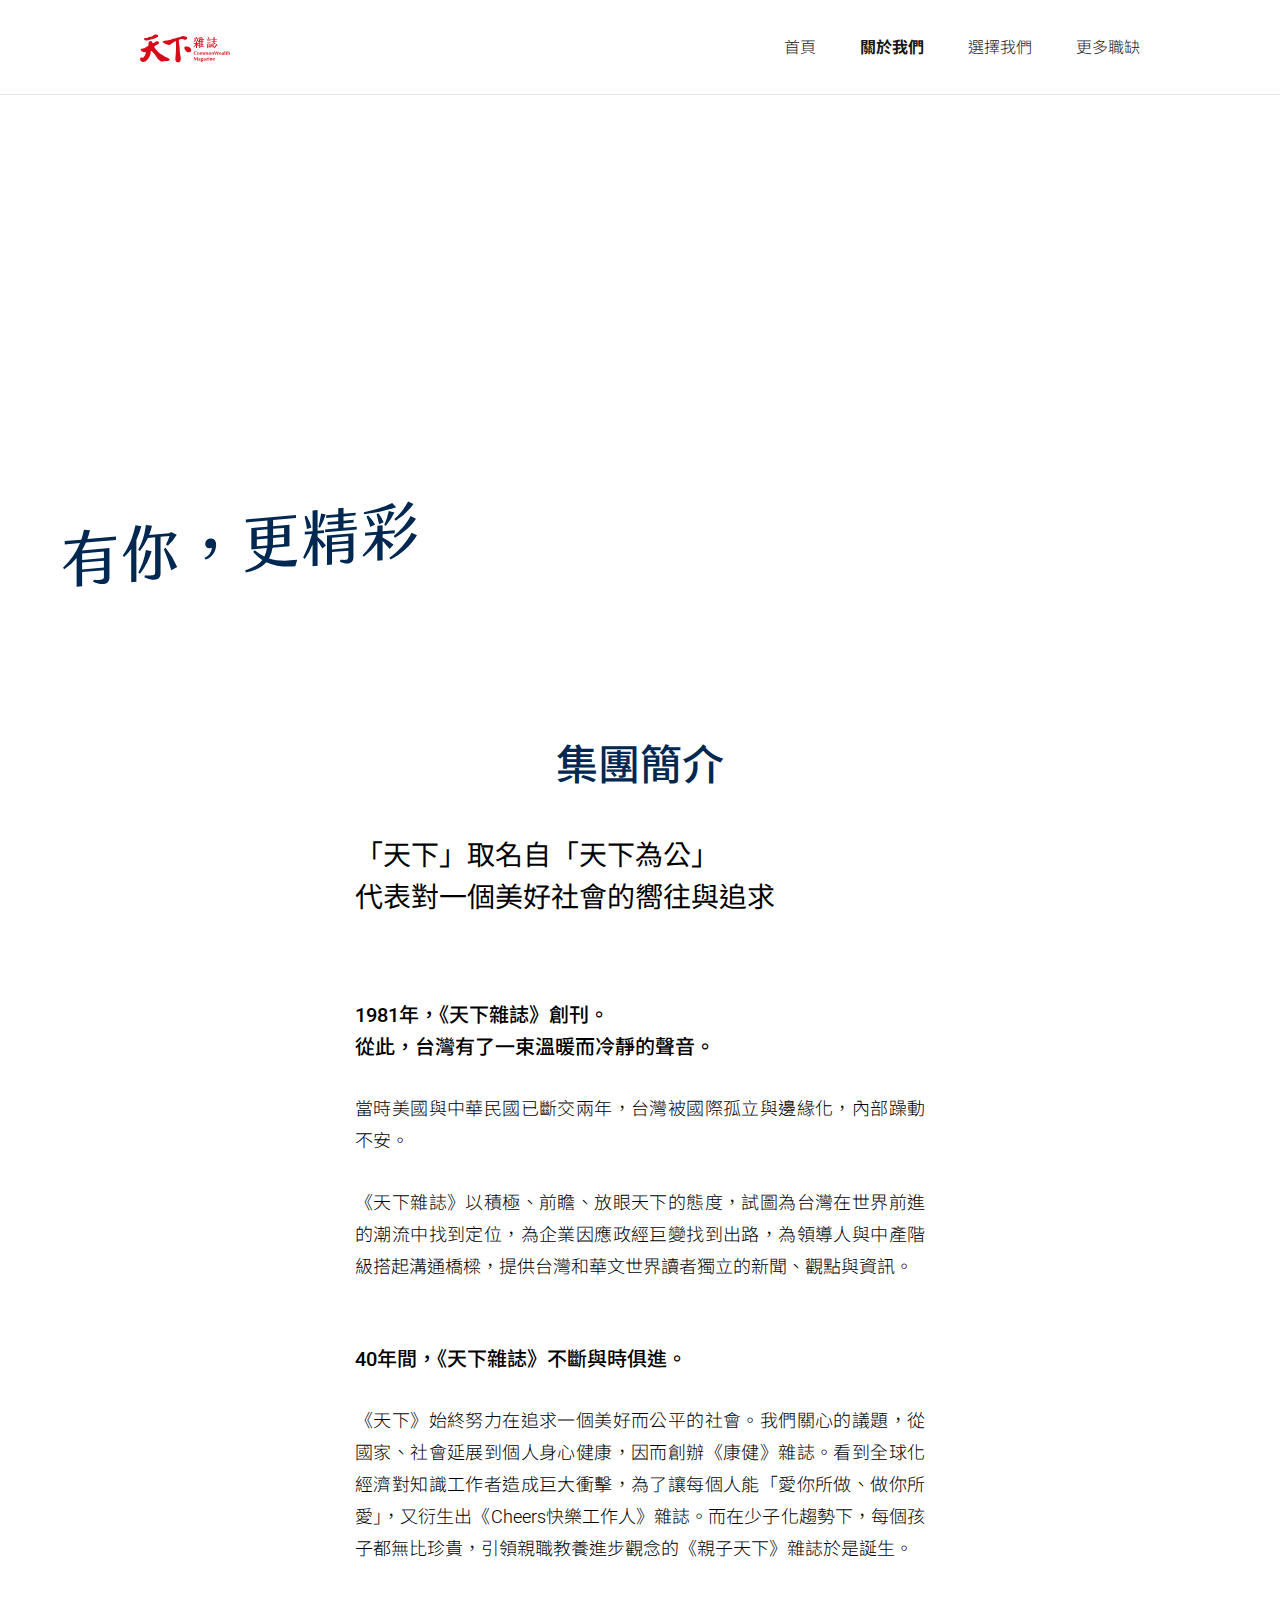
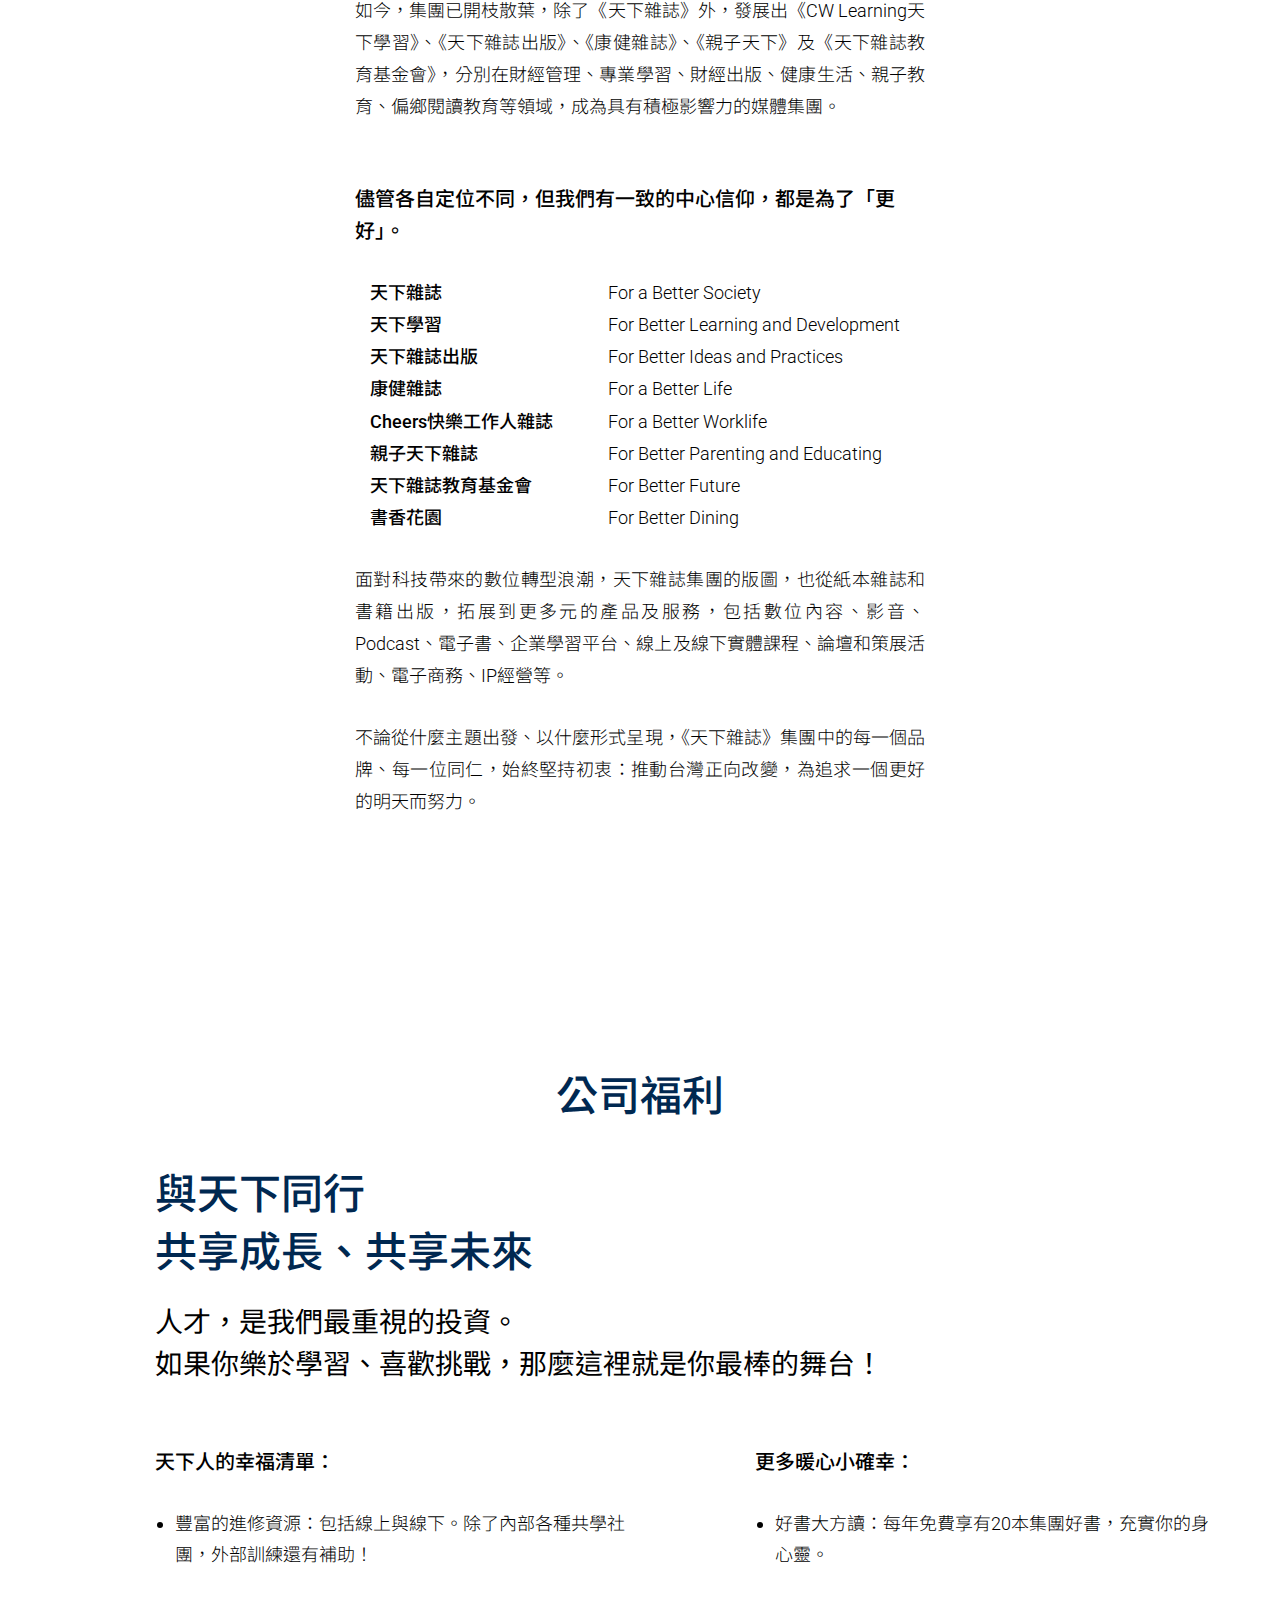
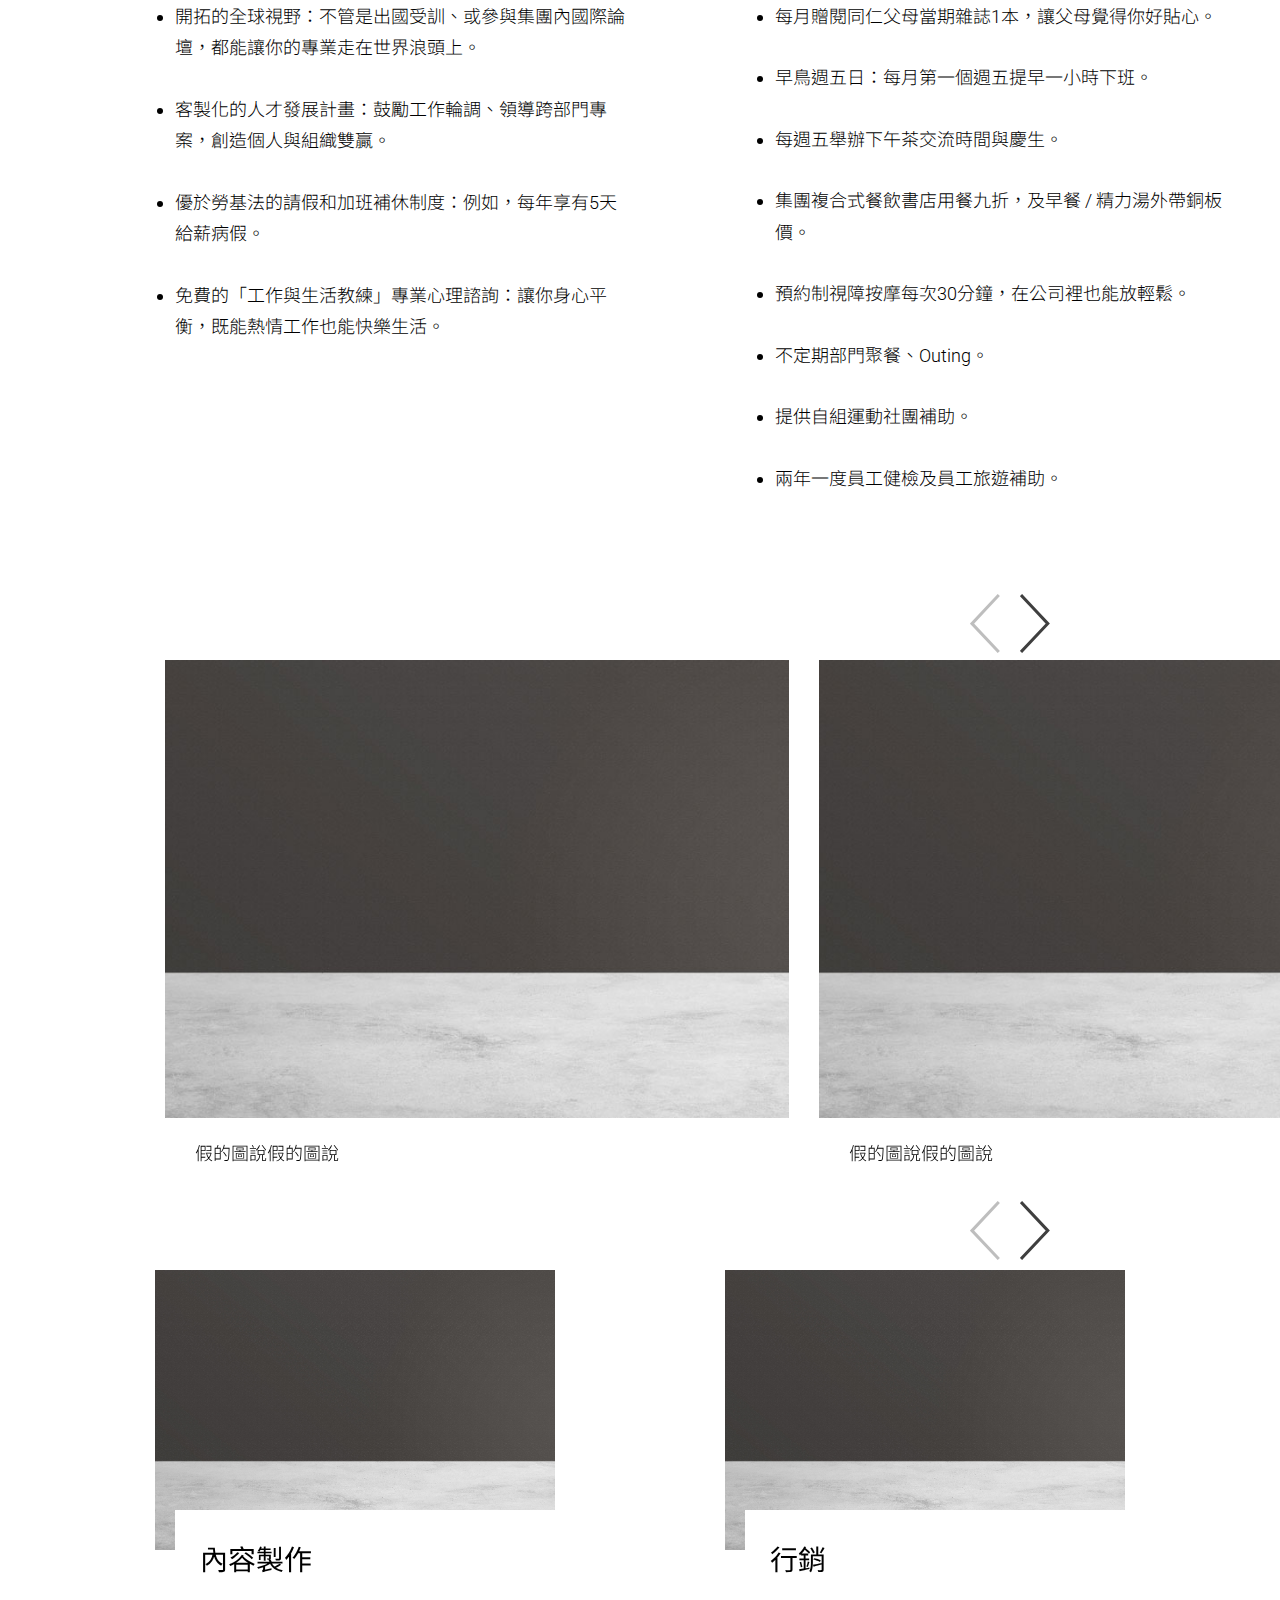
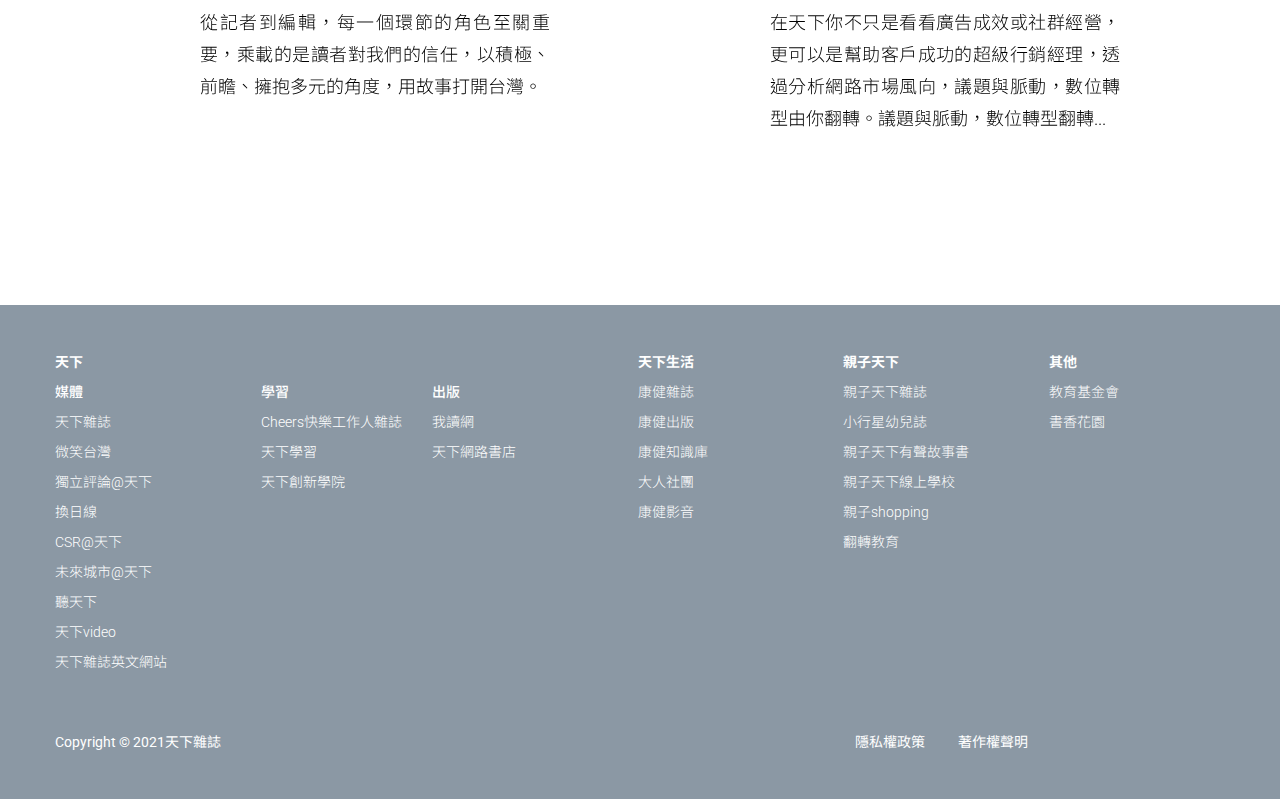
==== about-us.html @ 8613026f "no message" ====
<!DOCTYPE html>
<html lang='zh-Hant-TW'>

<head>
  <meta charset='UTF-8'>
  <title>KEYWORD｜天下雜誌</title>
  <meta name="description" content="天下雜誌提供KEYWORD重要資訊報導，每日精選財經、國際、管理、教育、經濟學人、評論、時尚、互動圖表、影音等報導，深入解讀世界脈動，掌握前瞻觀念。">
  <meta name="keywords" content="財經,國際,經濟學人,理財,創新,企業管理,教育">
  <meta name="google-site-verification" content="syaeHx9C8BQwUlqMH94p4MRkYRkVekLSgdxxCxdyaok"/>
  <link rel="shortcut icon" href="https://www.cw.com.tw/assets_new/img/favicon.ico" type="image/x-icon"/>
  <link rel="canonical" href="https://www.cw.com.tw/tag/kw">
  <meta name="alexaVerifyID" content="vYzPYY_Q0SVO5PTE4WIm1lW7f2g"/>
  <meta name="csrf-token" content="R9CuynJ3UIINEsNKSj06GAPzdFVJQ4jeWXHYlSAn" />
  <meta charset="utf-8">
  <meta property="og:url" content="https://www.cw.com.tw/tag/kw">
  <meta property="og:title" content="KEYWORD｜天下雜誌">
  <meta property="og:description" content="天下雜誌提供KEYWORD重要資訊報導，每日精選財經、國際、管理、教育、經濟學人、評論、時尚、互動圖表、影音等報導，深入解讀世界脈動，掌握前瞻觀念。">
  <meta property="og:image" content="https:/img/fbshare.jpg"/>
  <meta property="og:image:width" content=""/>
  <meta property="og:image:height" content="422"/>

  <!--控制手機顯示比例固定+禁止縮放-->
  <meta name='viewport' content='width=device-width, initial-scale=1.0, minimum-scale=1.0, maximum-scale=1.0, user-scalable=no' />
  <meta name='format-detection' content='telephone=no'>


  <!-- CSS -->
  <link rel="stylesheet" href="./assets/stylesheets/normalize.css">
  <link rel="stylesheet" href="assets/slick/slick.css">
  <link rel="stylesheet" href="assets/slick/slick-theme.css">
  <link rel="stylesheet" href="./assets/stylesheets/bootstrap-grid.css">
  <link rel="stylesheet" href="./assets/sass/header_footer.css">
  <link rel="stylesheet" href="./assets/sass/main.css">
  <link rel="stylesheet" href="./assets/sass/mend.css">


  <!-- google font -->  
  <link href="https://fonts.googleapis.com/css2?family=Noto+Sans+TC:wght@100;300;400;500;700;900&family=Noto+Serif+TC:wght@600&display=swap" rel="stylesheet">
  <link href="https://fonts.googleapis.com/css2?family=Roboto:wght@100;300;400;500;700&display=swap" rel="stylesheet">
  
  <!-- 結構化資料 -->
  <script type="application/ld+json">
    {
      "@context": "http://schema.org",
      "@type": "BreadcrumbList",
      "itemListElement": [
              {
          "@type": "ListItem",
          "position": 1,
          "item": { "@id": "https://www.cw.com.tw", "name": "首頁" }
              }        ]
    }
  </script>
  <!-- 結構化資料  end -->

  <!--gtm-->
  <script>
    (function(w,d,s,l,i){w[l]=w[l]||[];w[l].push({'gtm.start': new
  Date().getTime(),event:'gtm.js'});var f=d.getElementsByTagName(s)[0],
  j=d.createElement(s),dl=l!='dataLayer'?'&l='+l:'';j.async=true;j.src=
  'https://www.googletagmanager.com/gtm.js?id='+i+dl;f.parentNode.insertBefore(j,f); })
  (window,document,'script','dataLayer','GTM-TXLD77');
  </script>
  <!--gtm end-->

</head>

<body class="about-us-page">
  <!--gtm-->
  <noscript><iframe src="https://www.googletagmanager.com/ns.html?id=GTM-TXLD77" height="0" width="0" 
    style="display:none;visibility:hidden"></iframe></noscript>
  <!--gtm end-->

  <!-- 共用header -->
  <div id="in_header"></div>
 
  <main>
    <!-- op -->
    <div class="about-op">
      <div class="container">
          <div class="row">
            <img src="assets/images/slogan/about-us_slogan.svg" alt="" class="slogan slogan-125">
          </div>
      </div>
    </div>
    <!-- op end -->

    <!-- 內容 -->
    <div class="contain-block">

        <!-- 左navbar-->
        <div class="container">
            <div class="navbar">
                <ul>
                    <li id="info"><a class="btn-group" href="">集團簡介</a></li>
                    <li id="welfare"><a class="btn-welfare" href="">公司福利</a></li>
                </ul>
            </div>
        </div>

        <section class="s1" id="s-group">
        <div class="container">
            <div class="row">
            <div class="group-block col-12 col-lg-6 offset-lg-3">
                <h1>集團簡介</h1>
                <h2>「天下」取名自「天下為公」<br/>
                    代表對一個美好社會的嚮往與追求</h2>
                <h3>1981年，《天下雜誌》創刊。<br/>
                    從此，台灣有了一束溫暖而冷靜的聲音。</h3>
                <p>當時美國與中華民國已斷交兩年，台灣被國際孤立與邊緣化，內部躁動不安。</p>
                <p>《天下雜誌》以積極、前瞻、放眼天下的態度，試圖為台灣在世界前進的潮流中找到定位，為企業因應政經巨變找到出路，為領導人與中產階級搭起溝通橋樑，提供台灣和華文世界讀者獨立的新聞、觀點與資訊。</p>
               
                <div class="h3-margin">
                    <h3>40年間，《天下雜誌》不斷與時俱進。</h3>
                    <p>《天下》始終努力在追求一個美好而公平的社會。我們關心的議題，從國家、社會延展到個人身心健康，因而創辦《康健》雜誌。看到全球化經濟對知識工作者造成巨大衝擊，為了讓每個人能「愛你所做、做你所愛」，又衍生出《Cheers快樂工作人》雜誌。而在少子化趨勢下，每個孩子都無比珍貴，引領親職教養進步觀念的《親子天下》雜誌於是誕生。</p>
                    <p>如今，集團已開枝散葉，除了《天下雜誌》外，發展出《CW Learning天下學習》、《天下雜誌出版》、《康健雜誌》、《親子天下》及《天下雜誌教育基金會》，分別在財經管理、專業學習、財經出版、健康生活、親子教育、偏鄉閱讀教育等領域，成為具有積極影響力的媒體集團。</p>
                </div>

                <div class="h3-margin">
                    <h3>儘管各自定位不同，但我們有一致的中心信仰，都是為了「更好」。</h3>
                    <ul class="group-class">
                        <li><span class="col-12 col-lg-5">天下雜誌</span><span class="col-12 col-lg-7">For a Better Society</span></li>
                        <li><span class="col-12 col-lg-5">天下學習</span><span class="col-12 col-lg-7">For Better Learning and Development</span></li>
                        <li><span class="col-12 col-lg-5">天下雜誌出版</span><span class="col-12 col-lg-7">For Better Ideas and Practices</span></li>
                        <li><span class="col-12 col-lg-5">康健雜誌</span><span class="col-12 col-lg-7">For a Better Life</span></li>
                        <li><span class="col-12 col-lg-5">Cheers快樂工作人雜誌</span><span class="col-12 col-lg-7">For a Better Worklife</span></li>
                        <li><span class="col-12 col-lg-5">親子天下雜誌</span><span class="col-12 col-lg-7">For Better Parenting and Educating</span></li>
                        <li><span class="col-12 col-lg-5">天下雜誌教育基金會</span><span class="col-12 col-lg-7">For Better Future</span></li>
                        <li><span class="col-12 col-lg-5">書香花園</span><span class="col-12 col-lg-7">For Better Dining</span></li>
                    </ul>
                    <p>面對科技帶來的數位轉型浪潮，天下雜誌集團的版圖，也從紙本雜誌和書籍出版，拓展到更多元的產品及服務，包括數位內容、影音、Podcast、電子書、企業學習平台、線上及線下實體課程、論壇和策展活動、電子商務、IP經營等。</p>
                    <p>不論從什麼主題出發、以什麼形式呈現，《天下雜誌》集團中的每一個品牌、每一位同仁，始終堅持初衷：推動台灣正向改變，為追求一個更好的明天而努力。</p>
                </div>

            </div>
        </div>
        </section>

        <section class="s2" id="s-welfare" id="myDiv">
            <div class="container">
                <div class="row">
                    <div class="col-12">
                        <h1>公司福利</h1>
                    </div>
                    
                    <div class="group-title col-12 col-lg-10 offset-lg-2">
                        <img src="assets/images/web_img_about-us/about-us_benefits.jpg" alt="">
                    </div>
                    <div class="group-block col-12 col-lg-10 offset-lg-1">
                        <div class="inner">
                            <h1>與天下同行<br/>
                                共享成長、共享未來</h1>   
                        </div>
                        
                        <h2 class="inner-h2">人才，是我們最重視的投資。<br/>
                             如果你樂於學習、喜歡挑戰，那麼這裡就是你最棒的舞台！</h2>  
                    </div>
                    <div class="col-12 col-lg-5 offset-lg-1">
                        <h3>天下人的幸福清單：</h3>
                        <ul>
                            <li>豐富的進修資源：包括線上與線下。除了內部各種共學社團，外部訓練還有補助！</li>
                            <li>開拓的全球視野：不管是出國受訓、或參與集團內國際論壇，都能讓你的專業走在世界浪頭上。</li>
                            <li>客製化的人才發展計畫：鼓勵工作輪調、領導跨部門專案，創造個人與組織雙贏。</li>
                            <li>優於勞基法的請假和加班補休制度：例如，每年享有5天給薪病假。</li>
                            <li>免費的「工作與生活教練」專業心理諮詢：讓你身心平衡，既能熱情工作也能快樂生活。</li>
                        </ul>
                    </div>
                    <div class="col-12 col-lg-5 offset-lg-1">
                        <h3 class="inner-h3">更多暖心小確幸：</h3>
                        <ul>
                            <li>好書大方讀：每年免費享有20本集團好書，充實你的身心靈。</li>
                            <li>每月贈閱同仁父母當期雜誌1本，讓父母覺得你好貼心。</li>
                            <li>早鳥週五日：每月第一個週五提早一小時下班。</li>
                            <li>每週五舉辦下午茶交流時間與慶生。</li>
                            <li>集團複合式餐飲書店用餐九折，及早餐 / 精力湯外帶銅板價。</li>
                            <li>預約制視障按摩每次30分鐘，在公司裡也能放輕鬆。</li>
                            <li>不定期部門聚餐、Outing。</li>
                            <li>提供自組運動社團補助。</li>
                            <li>兩年一度員工健檢及員工旅遊補助。</li>
                        </ul>
                    </div>
                </div>
            </div>
        </section>
        
         <!-- slide 1 -->
        <div class="slickbox">
            <div class="slider slickbox--1">
                <div>
                    <img src="assets/images/700x513.jpg" alt="">
                    <p>假的圖說假的圖說</p>
                </div>
                <div>
                    <img src="assets/images/700x513.jpg" alt="">
                    <p>假的圖說假的圖說</p>
                </div>
                <div>
                    <img src="assets/images/700x513.jpg" alt="">
                    <p>假的圖說假的圖說</p>
                </div>
                <div>
                    <img src="assets/images/700x513.jpg" alt="">
                    <p>假的圖說假的圖說</p>
                </div>
                <div>
                    <img src="assets/images/700x513.jpg" alt="">
                    <p>假的圖說假的圖說</p>
                </div>
            </div>
        </div>
        
        <!-- slide 2 -->
            <div class="container">
                <div class="col-12 ">
                    <div class="slickbox">
                         <div class="slider slickbox--2">
                            <div>
                                <img src="assets/images/bg.jpg" alt="">
                                <div class="text-card">
                                    <h2>內容製作</h2>
                                    <p>從記者到編輯，每一個環節的角色至關重要，乘載的是讀者對我們的信任，以積極、前瞻、擁抱多元的角度，用故事打開台灣。</p>
                                </div>
                            </div>
                            <div>
                                <img src="assets/images/bg.jpg" alt="">
                                <div class="text-card">
                                    <h2>行銷</h2>
                                    <p>在天下你不只是看看廣告成效或社群經營，更可以是幫助客戶成功的超級行銷經理，透過分析網路市場風向，議題與脈動，數位轉型由你翻轉。議題與脈動，數位轉型翻轉...</p>
                                </div>
                            </div>
                            <div>
                                <img src="assets/images/bg.jpg" alt="">
                                <div class="text-card">
                                    <h2>內容製作</h2>
                                    <p>從記者到編輯，每一個環節的角色至關重要，乘載的是讀者對我們的信任，以積極、前瞻、擁抱多元的角度，用故事打開台灣。</p>
                                </div>
                            </div>
                            <div>
                                <img src="assets/images/bg.jpg" alt="">
                                <div class="text-card">
                                    <h2>內容製作</h2>
                                    <p>從記者到編輯，每一個環節的角色至關重要，乘載的是讀者對我們的信任，以積極、前瞻、擁抱多元的角度，用故事打開台灣。</p>
                                </div>
                            </div>
                            <div>
                                <img src="assets/images/bg.jpg" alt="">
                                <div class="text-card">
                                    <h2>內容製作</h2>
                                    <p>從記者到編輯，每一個環節的角色至關重要，乘載的是讀者對我們的信任，以積極、前瞻、擁抱多元的角度，用故事打開台灣。</p>
                                </div>
                            </div>
                        </div>
                    </div>
                </div>
            </div>
      
       
        

    </div>
    <!-- 內容 end -->
  </main>

  <!-- 共用footer -->
  <div id="in_footer"></div>
</body>


<!-- js -->
<script type="text/javascript" src="./assets/js/jquery.min.js"></script>
<script type="text/javascript" src="./assets/js/bootstrap.min.js"></script>
<script src="https://cdnjs.cloudflare.com/ajax/libs/jquery/2.1.3/jquery.min.js"></script>
<script src="assets/slick/slick.min.js"></script><!-- slide show -->
<script src="assets/js/main.js"></script>
<script>
    // <!-- 共用header/footer -->
    $("#in_header").load("assets/include/header.html");
    $("#in_footer").load("assets/include/footer.html");
</script>

</html>
---- assets/sass/header_footer.css ----
.index-page header nav ul li:nth-child(1) {
  font-weight: 700;
}

.about-us-page header nav ul li:nth-child(2) {
  font-weight: 700;
}

.join-us-page header nav ul li:nth-child(3) {
  font-weight: 700;
}

.main_h {
  position: fixed;
  max-height: 95px;
  z-index: 999;
  width: 100%;
  padding-top: 33.5px;
  padding-bottom: 33.5px;
  overflow: hidden;
  -webkit-transition: all 0.3s;
  transition: all 0.3s;
  background-color: #fff;
  opacity: 1;
  top: 0px;
  border-bottom: 1px solid #E5E8EB;
}

@media only screen and (max-width: 1119px) {
  .main_h {
    padding-top: 25px;
    max-height: 64px;
    padding-top: 20px;
    padding-bottom: 26px;
  }
}

.main_h .row {
  width: 100%;
  max-width: 1000px;
  margin: 0 auto;
  position: relative;
  padding: 0;
}

.open-nav {
  max-height: 400px !important;
}

.open-nav .mobile-toggle {
  transform: rotate(-90deg);
  -webkit-transform: rotate(-90deg);
}

.logo {
  float: left;
  display: block;
  line-height: 1;
}

.logo img {
  width: 90px;
  height: 29px;
}

@media only screen and (max-width: 1119px) {
  .logo img {
    width: 70px;
  }
}

@media only screen and (max-width: 1119px) {
  .logo {
    float: none;
    padding-left: 30px;
  }
}

nav {
  float: right;
  width: calc(100% - 90px);
}

@media only screen and (max-width: 1119px) {
  nav {
    width: 100%;
  }
}

nav ul {
  list-style: none;
  overflow: hidden;
  text-align: right;
  float: right;
  margin: 0;
  padding: 0;
}

@media only screen and (max-width: 1119px) {
  nav ul {
    padding-top: 18px;
    margin-bottom: 0px;
    float: left;
    text-align: center;
    width: 100%;
  }
}

nav ul li {
  display: inline-block;
  margin-left: 40px;
  line-height: 1.5;
  font-size: 16px;
  font-weight: 300;
  color: #171717;
  -webkit-transition: .3s;
  transition: .3s;
}

nav ul li:hover {
  font-weight: 700;
  -webkit-transition: .3s;
  transition: .3s;
}

@media only screen and (max-width: 1119px) {
  nav ul li {
    width: 100%;
    padding: 10px 0;
    margin: 0;
  }
}

nav ul a {
  color: #171717;
  font-size: 16px;
}

@media only screen and (max-width: 1119px) {
  nav ul a {
    font-size: 18px;
    line-height: 2.17;
  }
}

.mobile-toggle {
  display: none;
  cursor: pointer;
  font-size: 20px;
  position: absolute;
  right: 30px;
  top: 0;
  -webkit-transition: all 200ms ease-in;
  transition: all 200ms ease-in;
}

@media only screen and (max-width: 1119px) {
  .mobile-toggle {
    display: block;
  }
}

.mobile-toggle span {
  width: 20px;
  height: 1px;
  margin: 7px auto;
  background: #000;
  display: block;
}

* {
  -webkit-box-sizing: border-box;
          box-sizing: border-box;
}

body {
  color: #d60c18;
  background: white;
  font-family: 'roboto', 'Noto Sans TC', sans-serif;
  font-weight: 300;
  -webkit-font-smoothing: antialiased;
}

a {
  text-decoration: none;
}

h1 {
  font-size: 30px;
  line-height: 1.8;
  text-transform: uppercase;
}

p {
  margin-bottom: 20px;
  font-size: 17px;
  line-height: 2;
}

.content {
  padding: 50px 2% 250px;
}

.hero {
  position: relative;
  background: #333 url(http://srdjanpajdic.com/slike/2.jpg) no-repeat center center fixed;
  background-size: cover;
  text-align: center;
  color: #fff;
  padding-top: 110px;
  min-height: 500px;
  letter-spacing: 2px;
}

.hero h1 {
  font-size: 50px;
  line-height: 1.3;
}

.hero h1 span {
  font-size: 25px;
  color: #002851;
  border-bottom: 2px solid #002851;
  padding-bottom: 12px;
  line-height: 3;
}

.mouse {
  display: block;
  margin: 0 auto;
  width: 26px;
  height: 46px;
  border-radius: 13px;
  border: 2px solid #002851;
  bottom: 40px;
  position: absolute;
  left: 50%;
  margin-left: -14px;
}

.mouse span {
  display: block;
  margin: 6px auto;
  width: 2px;
  height: 2px;
  border-radius: 4px;
  background: #002851;
  border: 1px solid transparent;
  -webkit-animation-duration: 1s;
  animation-duration: 1s;
  -webkit-animation-fill-mode: both;
  animation-fill-mode: both;
  -webkit-animation-iteration-count: infinite;
  animation-iteration-count: infinite;
  -webkit-animation-name: scroll;
  animation-name: scroll;
}

@-webkit-keyframes scroll {
  0% {
    opacity: 1;
    -webkit-transform: translateY(0);
    transform: translateY(0);
  }
  100% {
    opacity: 0;
    -webkit-transform: translateY(20px);
    transform: translateY(20px);
  }
}

@keyframes scroll {
  0% {
    opacity: 1;
    -webkit-transform: translateY(0);
    transform: translateY(0);
  }
  100% {
    opacity: 0;
    -webkit-transform: translateY(20px);
    transform: translateY(20px);
  }
}

.pc-footer {
  display: block;
}

.mb-footer {
  display: none;
}

@media only screen and (max-width: 1119px) {
  .pc-footer {
    display: none;
  }
  .mb-footer {
    display: block;
  }
}

.main-footer {
  font-family: 'roboto', 'Noto Sans TC', sans-serif;
  background-color: #8b98a4;
  line-height: 1;
  padding: 50px 0;
}

@media only screen and (max-width: 1119px) {
  .main-footer {
    padding: 34px 0 30px;
  }
}

.main-footer h5 {
  margin: 0 auto 16px;
  font-size: 14px;
  font-weight: 700;
  color: #fff;
}

.main-footer h6 {
  margin: 0 auto 16px;
  font-size: 14px;
  font-weight: 500;
  color: #fff;
}

.main-footer .s-title {
  margin-top: 30px;
}

.main-footer ul {
  margin: 0 auto;
}

.main-footer li {
  display: inherit;
  margin-bottom: 16px;
  font-size: 14px;
  font-weight: 300;
}

.main-footer li a {
  color: #fff;
  -webkit-transition: .3s;
  transition: .3s;
}

.main-footer li a:hover {
  color: #002851;
  -webkit-transition: .3s;
  transition: .3s;
}

.main-footer .copyright {
  margin-top: 50px;
  color: #fff;
  font-size: 14px;
  font-weight: 400;
}

@media only screen and (max-width: 1119px) {
  .main-footer .copyright {
    text-align: center;
  }
  .main-footer .copyright .col-12:nth-child(1) {
    margin-bottom: 20px;
  }
}

.main-footer .copyright a {
  color: #fff;
  text-align: right;
  margin-right: 30px;
  -webkit-transition: .3s;
  transition: .3s;
}

.main-footer .copyright a:hover {
  color: #002851;
  -webkit-transition: .3s;
  transition: .3s;
}

@media only screen and (max-width: 1119px) {
  .main-footer .copyright a {
    display: inline-block;
    padding: 0;
  }
  .main-footer .copyright a:nth-child(1) {
    margin-left: 0;
  }
  .main-footer .copyright a:nth-child(2) {
    margin-right: 0;
  }
}

.mainDiv {
  padding: 0 10px;
}

.expandableCollapsibleDiv img {
  float: right;
}

.expandableCollapsibleDiv {
  border-bottom: 1px solid #ccc;
  padding-top: 20px;
}

.expandableCollapsibleDiv h5::before {
  content: url(../images/icon/icon_arrow-more_down.svg);
  float: right;
  -webkit-transition: all 0.5s;
  transition: all 0.5s;
  height: 12px;
  width: 12px;
  margin-right: 4px;
}

.expandableCollapsibleDiv h5.active::before {
  content: url(../images/icon/icon_arrow-more_up.svg);
}

.expandableCollapsibleDiv:nth-child(1) {
  padding-top: 0px;
}

.expandableCollapsibleDiv ul {
  clear: both;
  list-style: outside none none;
  margin: 0 auto 24px;
  padding-left: 2px;
  display: none;
}
/*# sourceMappingURL=header_footer.css.map */
---- assets/sass/main.css ----
@charset "UTF-8";
body {
  background-color: #ffffff;
  font-family: 'roboto', 'Noto Sans TC', sans-serif;
  font-weight: 400;
  font-style: normal;
  line-height: 1.75;
  color: #000;
  overflow-x: hidden;
  padding-top: 95px;
}

@media only screen and (max-width: 767px) {
  body {
    padding-top: 64px;
  }
}

section {
  padding: 100px 0;
}

@media only screen and (max-width: 767px) {
  section {
    padding: 60px 0;
  }
}

a {
  text-decoration: none;
}

p {
  font-size: 18px;
  font-weight: 300;
  line-height: 1.78;
  margin-top: 0px;
  margin-bottom: 30px;
  text-align: justify;
}

p:last-child {
  margin-bottom: 0;
}

h1 {
  font-size: 42px;
  font-weight: 500;
  line-height: 1.38;
  margin-bottom: 20px;
  margin-top: 0;
  color: #002851;
}

@media only screen and (max-width: 767px) {
  h1 {
    font-size: 26px;
    margin-bottom: 15px;
  }
}

h2 {
  font-size: 28px;
  font-weight: 400;
  line-height: 1.5;
  margin-top: 0;
}

@media only screen and (max-width: 767px) {
  h2 {
    font-size: 23px;
  }
}

h3 {
  font-size: 20px;
  font-weight: 500;
  line-height: 1.6;
  margin-bottom: 40px;
  margin-top: 0;
}

@media only screen and (max-width: 767px) {
  h3 {
    font-size: 18px;
  }
}

.h3-margin {
  margin-top: 60px;
}

.background-gray {
  background-color: #E5E8EB;
}

.slogan {
  display: block;
  height: 156px;
  position: absolute;
}

.slogan.slogan-125 {
  height: 125px;
  bottom: 30px;
}

@media only screen and (max-width: 767px) {
  .slogan.slogan-125 {
    height: 70px;
    left: 0;
  }
}

.slogan.slogan-164 {
  height: 164px;
}

.buttons-square {
  width: 100%;
  margin: 0;
  text-align: center;
}

.more-btn {
  padding: 19px 105px 19px 110px;
  font-size: 18px;
  letter-spacing: 5px;
  line-height: 1;
  background: transparent;
  outline: none !important;
  cursor: pointer;
  -webkit-transition: all 0.3s ease;
  transition: all 0.3s ease;
  position: relative;
  display: inline-block;
  border: 1px solid #000000;
  border-radius: 2px;
  z-index: 1;
}

.more-btn::after {
  position: absolute;
  content: "";
  width: 100%;
  height: 0;
  top: 0;
  left: 0;
  z-index: -1;
  background: #000;
  -webkit-transition: all 0.3s ease;
  transition: all 0.3s ease;
}

.more-btn:hover {
  color: #fff;
}

.more-btn:hover::after {
  top: auto;
  bottom: 0;
  height: 100%;
}

.more-btn:active {
  top: 2px;
}

.index-op {
  background-image: url(../images/web_img_index/index_op_1440-685kb.jpg);
  background-position: center;
  background-size: cover;
  background-repeat: no-repeat;
  height: calc(100vh - 95px);
  position: relative;
}

@media only screen and (max-width: 767px) {
  .index-op {
    height: calc(100vh - 64px);
  }
}

.index-op .slogan-op {
  display: block;
  width: 187px;
  height: auto;
  margin: 43px auto 0;
}

@media only screen and (max-width: 767px) {
  .index-op .slogan-op {
    width: 135px;
    margin-top: 25px;
  }
}

.index-op .join-btn {
  position: absolute;
  bottom: 0;
  left: 0;
  width: 100%;
  background-color: #8B98A4;
  padding: 20px;
  text-align: center;
}

@media only screen and (max-width: 767px) {
  .index-op .join-btn {
    padding: 15px;
  }
}

.index-op .join-btn a {
  color: #fff;
  font-size: 18px;
  letter-spacing: 3px;
  font-weight: 500;
  line-height: 1;
  display: block;
}

.index-op .join-btn a::before {
  display: inline-block;
  content: url(../images/icon/icon_arrow.svg);
  width: 20px;
  margin-right: 20px;
  -webkit-transition: transform 0.3s ease-out;
  -webkit-transition: -webkit-transform 0.3s ease-out;
  transition: -webkit-transform 0.3s ease-out;
  transition: transform 0.3s ease-out;
  transition: transform 0.3s ease-out, -webkit-transform 0.3s ease-out;
}

@media only screen and (min-width: 767px) {
  .index-op .join-btn a:hover::before {
    -webkit-transform: translateX(8px);
    transform: translateX(8px);
  }
}

.foreword-block {
  margin-top: 0;
  text-align: center;
  margin-bottom: 50px;
}

.foreword-block p {
  text-align: center;
}

@media only screen and (max-width: 767px) {
  .foreword-block {
    margin-bottom: 40px;
  }
  .foreword-block span {
    display: inline-block;
  }
}

.grid-container {
  display: -ms-grid;
  display: grid;
  -ms-grid-columns: auto;
      grid-template-columns: auto;
  grid-gap: 10px;
}

.grid-container .item {
  background-color: #aaa;
  text-align: center;
  position: relative;
  overflow: hidden;
}

.grid-container .item a {
  display: block;
  color: #fff;
}

.grid-container .item h1 {
  margin: 0 auto;
  color: #fff;
}

@media only screen and (max-width: 767px) {
  .grid-container .item h1 {
    font-size: 32px;
  }
}

.grid-container .item p {
  margin: 0px auto;
  text-align: center;
}

.grid-container .item1 {
  -ms-grid-column: 1;
  -ms-grid-column-span: 8;
  grid-column: 1 / span 8;
}

.grid-container .item1 .article-img-holder {
  background: url(../images/web_img_index/index_reporters.jpg);
  background-position: center;
  background-size: cover;
  background-repeat: no-repeat;
  -webkit-transition: all 1s;
  transition: all 1s;
}

.grid-container .item1:hover .article-img-holder {
  -webkit-transform: scale(1.05);
          transform: scale(1.05);
}

@media only screen and (max-width: 767px) {
  .grid-container .item1 {
    -ms-grid-column: 1;
    -ms-grid-column-span: 12;
    grid-column: 1/13;
    -webkit-box-ordinal-group: 2;
        -ms-flex-order: 1;
            order: 1;
  }
}

.grid-container .item2 {
  -ms-grid-column: 9;
  -ms-grid-column-span: 4;
  grid-column: 9 / span 4;
}

.grid-container .item2 .article-img-holder {
  background: url(../images/web_img_index/index_marketing.jpg);
  background-position: center;
  background-size: cover;
  background-repeat: no-repeat;
  -webkit-transition: all 1s;
  transition: all 1s;
}

@media only screen and (max-width: 767px) {
  .grid-container .item2 .article-img-holder {
    background-position-y: -30px;
  }
}

.grid-container .item2:hover .article-img-holder {
  -webkit-transform: scale(1.05);
          transform: scale(1.05);
}

@media only screen and (max-width: 767px) {
  .grid-container .item2 {
    -ms-grid-column: 1;
    -ms-grid-column-span: 12;
    grid-column: 1/13;
    -webkit-box-ordinal-group: 4;
        -ms-flex-order: 3;
            order: 3;
  }
}

.grid-container .item3 {
  -ms-grid-column: 1;
  -ms-grid-column-span: 12;
  grid-column: 1 / span 12;
}

.grid-container .item3 .article-img-holder {
  background: url(../images/web_img_index/index_digital-product.jpg);
  background-position: center;
  background-size: cover;
  background-repeat: no-repeat;
  -webkit-transition: all 1s;
  transition: all 1s;
}

@media only screen and (max-width: 767px) {
  .grid-container .item3 .article-img-holder {
    background-position-x: -50px;
  }
}

.grid-container .item3:hover .article-img-holder {
  -webkit-transform: scale(1.05);
          transform: scale(1.05);
}

@media only screen and (max-width: 767px) {
  .grid-container .item3 {
    -ms-grid-column: 1;
    -ms-grid-column-span: 12;
    grid-column: 1/13;
    -webkit-box-ordinal-group: 6;
        -ms-flex-order: 5;
            order: 5;
  }
}

.grid-container .item4 {
  -ms-grid-column: 1;
  -ms-grid-column-span: 4;
  grid-column: 1 / span 4;
}

.grid-container .item4 .article-img-holder {
  background: url(../images/web_img_index/index_data.jpg);
  background-position: center;
  background-size: cover;
  background-repeat: no-repeat;
  -webkit-transition: all 1s;
  transition: all 1s;
}

.grid-container .item4:hover .article-img-holder {
  -webkit-transform: scale(1.05);
          transform: scale(1.05);
}

@media only screen and (max-width: 767px) {
  .grid-container .item4 {
    -ms-grid-column: 1;
    -ms-grid-column-span: 12;
    grid-column: 1/13;
    -webkit-box-ordinal-group: 7;
        -ms-flex-order: 6;
            order: 6;
  }
}

.grid-container .item5 {
  -ms-grid-column: 5;
  -ms-grid-column-span: 8;
  grid-column: 5 / span 8;
}

.grid-container .item5 .article-img-holder {
  background: url(../images/web_img_index/index_content-product.jpg);
  background-position: center;
  background-size: cover;
  background-repeat: no-repeat;
  -webkit-transition: all 1s;
  transition: all 1s;
}

.grid-container .item5:hover .article-img-holder {
  -webkit-transform: scale(1.05);
          transform: scale(1.05);
}

@media only screen and (max-width: 767px) {
  .grid-container .item5 {
    -ms-grid-column: 1;
    -ms-grid-column-span: 12;
    grid-column: 1/13;
    -webkit-box-ordinal-group: 3;
        -ms-flex-order: 2;
            order: 2;
  }
}

.grid-container .item6 {
  -ms-grid-column: 1;
  -ms-grid-column-span: 8;
  grid-column: 1 / span 8;
}

.grid-container .item6 .article-img-holder {
  background: url(../images/web_img_index/index_engineering.jpg);
  background-position: center;
  background-size: cover;
  background-repeat: no-repeat;
  -webkit-transition: all 1s;
  transition: all 1s;
}

.grid-container .item6:hover .article-img-holder {
  -webkit-transform: scale(1.05);
          transform: scale(1.05);
}

@media only screen and (max-width: 767px) {
  .grid-container .item6 {
    -ms-grid-column: 1;
    -ms-grid-column-span: 12;
    grid-column: 1/13;
    -webkit-box-ordinal-group: 8;
        -ms-flex-order: 7;
            order: 7;
  }
}

.grid-container .item7 {
  -ms-grid-column: 9;
  -ms-grid-column-span: 4;
  grid-column: 9 / span 4;
}

.grid-container .item7 .article-img-holder {
  background: url(../images/web_img_index/index_sales.jpg);
  background-position: center;
  background-size: cover;
  background-repeat: no-repeat;
  -webkit-transition: all 1s;
  transition: all 1s;
}

.grid-container .item7:hover .article-img-holder {
  -webkit-transform: scale(1.05);
          transform: scale(1.05);
}

@media only screen and (max-width: 767px) {
  .grid-container .item7 {
    -ms-grid-column: 1;
    -ms-grid-column-span: 12;
    grid-column: 1/13;
    -webkit-box-ordinal-group: 5;
        -ms-flex-order: 4;
            order: 4;
  }
}

.grid-container .item8 {
  -ms-grid-column: 1;
  -ms-grid-column-span: 12;
  grid-column: 1 / span 12;
}

.grid-container .item8 .article-img-holder {
  background: url(../images/web_img_index/index_support-and-operation.jpg);
  background-position: center;
  background-size: cover;
  background-repeat: no-repeat;
  -webkit-transition: all 1s;
  transition: all 1s;
}

.grid-container .item8:hover .article-img-holder {
  -webkit-transform: scale(1.05);
          transform: scale(1.05);
}

@media only screen and (max-width: 767px) {
  .grid-container .item8 {
    -ms-grid-column: 1;
    -ms-grid-column-span: 12;
    grid-column: 1/13;
    -webkit-box-ordinal-group: 9;
        -ms-flex-order: 8;
            order: 8;
  }
}

.grid-container .article-text {
  position: absolute;
  top: 110px;
  width: 100%;
}

@media only screen and (max-width: 767px) {
  .grid-container .article-text {
    top: 60px;
  }
}

.grid-container .article-img-holder {
  width: 100%;
  height: 320px;
}

@media only screen and (max-width: 767px) {
  .grid-container .article-img-holder {
    height: 175px;
  }
}

.contact-text {
  display: inline-block;
  margin: 0 40px;
}

@media only screen and (max-width: 767px) {
  .contact-text {
    margin-bottom: 15px;
    margin-top: 15px;
  }
}

@media only screen and (max-width: 767px) {
  .contact-text span {
    display: block;
  }
}

.contact-text .text-front {
  margin-right: 20px;
}

@media only screen and (max-width: 767px) {
  .contact-text .text-front {
    margin: 0 auto;
  }
}

.logo-group {
  margin: 50px auto 0;
}

@media only screen and (max-width: 767px) {
  .logo-group {
    margin-top: 20px;
  }
}

.logo-group a {
  display: inline-block;
  height: 30px;
  margin: 0 48px;
}

@media only screen and (max-width: 767px) {
  .logo-group a {
    display: block;
    margin: 0 0 40px;
    height: 33px;
  }
  .logo-group a:nth-last-child(1) {
    margin-bottom: 0;
  }
}

.logo-group img {
  height: 30px;
}

@media only screen and (max-width: 767px) {
  .logo-group img {
    height: auto;
    width: 110px;
  }
}

.about-op {
  background-image: url(../images/web_img_about-us/about-us_kv.jpg);
  background-size: cover;
  background-repeat: no-repeat;
  height: 542px;
  position: relative;
}

@media only screen and (max-width: 767px) {
  .about-op {
    height: 450px;
  }
}

.about-us-page h1 {
  text-align: center;
  margin-bottom: 40px;
}

@media only screen and (max-width: 767px) {
  .about-us-page h1 {
    margin-bottom: 20px;
  }
}

.about-us-page h2 {
  margin-bottom: 80px;
}

@media only screen and (max-width: 767px) {
  .about-us-page h2 {
    margin-bottom: 60px;
  }
}

.about-us-page h3 {
  margin-bottom: 30px;
}

.contain-block {
  position: relative;
  z-index: 2;
}

.navbar {
  float: left;
  display: block;
  display: none;
}

.navbar ul {
  position: fixed;
  display: block;
}

.navbar ul li {
  font-size: 18px;
  font-weight: 400;
  margin-bottom: 30px;
}

.navbar ul li.active a {
  color: #000;
}

.navbar ul li.active:before {
  display: inline-block;
  content: "│";
  width: 1px;
  height: 20px;
}

.navbar ul li:hover a {
  color: #000;
  -webkit-transition: .3s;
  transition: .3s;
}

.navbar ul li a {
  color: #8b98a4;
  padding-left: 20px;
  -webkit-transition: .3s;
  transition: .3s;
}

@media only screen and (max-width: 767px) {
  .navbar ul {
    width: 100%;
    bottom: 0;
    left: 0;
    margin: 0;
    background: #fff;
    -webkit-box-shadow: 0 -3px 4px 0 rgba(0, 0, 0, 0.1);
            box-shadow: 0 -3px 4px 0 rgba(0, 0, 0, 0.1);
    z-index: 1;
  }
  .navbar ul li {
    font-size: 16px;
    font-weight: 300;
    margin-bottom: 0;
    display: inline-block;
    width: 49.4%;
    text-align: center;
  }
  .navbar ul li.active:before {
    display: none;
  }
  .navbar ul li.active a {
    border-bottom: 1px solid black;
  }
  .navbar ul li a {
    padding-left: 0;
    display: inline-block;
    padding: 16px 0 3px;
    margin-bottom: 16px;
  }
}

.group-block {
  margin-top: 0;
  margin-bottom: 50px;
}

@media only screen and (max-width: 767px) {
  .group-block {
    margin-bottom: 0;
  }
}

.group-class {
  margin-bottom: 30px;
  font-size: 18px;
  line-height: 1.78;
  font-weight: 500;
}

.group-class li {
  text-align: left;
}

.group-class li span {
  display: inline-block;
}

.group-class li span:nth-child(2) {
  font-weight: 300;
}

@media only screen and (max-width: 767px) {
  .group-class li span {
    padding: 0;
    display: block;
  }
  .group-class li span:nth-child(2) {
    margin-bottom: 14px;
  }
}

.about-us-page .s2 img {
  display: block;
  width: 100%;
}

.about-us-page .s2 ul {
  padding-left: 20px;
}

.about-us-page .s2 ul li {
  -webkit-text-decoration: dot;
          text-decoration: dot;
  display: list-item;
  margin-bottom: 30px;
  font-size: 18px;
  font-weight: 300;
}

.about-us-page .s2 ul li:nth-last-child(1) {
  margin-bottom: 0;
}

@media only screen and (max-width: 767px) {
  .about-us-page .s2 h3 {
    margin-bottom: 20px;
  }
}

@media only screen and (max-width: 767px) {
  .about-us-page .s2 .inner-h3 {
    margin-top: 24px;
  }
}

.about-us-page .group-block {
  position: relative;
}

.about-us-page .inner {
  background-color: #fff;
  position: absolute;
  top: -50px;
  padding-top: 50px;
  padding-right: 90px;
}

@media only screen and (max-width: 767px) {
  .about-us-page .inner {
    position: inherit;
    top: 0;
    padding-right: 0;
    padding-top: 40px;
  }
}

.about-us-page .inner h1 {
  text-align: left;
  margin-bottom: 20px;
}

.about-us-page .inner-h2 {
  margin-top: 136px;
  margin-bottom: 10px;
}

@media only screen and (max-width: 767px) {
  .about-us-page .inner-h2 {
    margin-top: 20px;
    margin-bottom: 40px;
  }
}
/*# sourceMappingURL=main.css.map */
---- assets/sass/mend.css ----
.slickbox {
  margin: 50px auto 100px;
}

@media only screen and (max-width: 767px) {
  .slickbox {
    margin-top: 30px;
  }
}

.slickbox img {
  display: block;
  width: 100%;
}

.slickbox .slickbox--1 .slick-slide {
  padding: 0 15px;
}

@media only screen and (max-width: 767px) {
  .slickbox .slickbox--1 .slick-slide {
    padding: 0 6px;
  }
}

.slickbox .slickbox--1 .slick-prev, .slickbox .slickbox--1 .slick-next {
  top: -10%;
}

@media only screen and (max-width: 767px) {
  .slickbox .slickbox--1 .slick-prev, .slickbox .slickbox--1 .slick-next {
    top: -25px;
  }
}

.slickbox .slickbox--1 .slick-prev {
  left: 970px;
}

.slickbox .slickbox--1 .slick-prev::before {
  color: black;
}

@media only screen and (max-width: 767px) {
  .slickbox .slickbox--1 .slick-prev {
    left: inherit;
    right: 120px;
  }
}

.slickbox .slickbox--1 .slick-next {
  left: 1020px;
}

.slickbox .slickbox--1 .slick-next::before {
  color: black;
}

@media only screen and (max-width: 767px) {
  .slickbox .slickbox--1 .slick-next {
    right: 30px;
  }
}

.slickbox .slickbox--1 p {
  margin-left: 30px;
  margin-top: 20px;
}

.slickbox .slickbox--2 .slick-slide {
  padding: 0 85px;
}

@media only screen and (max-width: 767px) {
  .slickbox .slickbox--2 .slick-slide {
    padding: 0;
  }
}

.slickbox .slickbox--2 .slick-prev, .slickbox .slickbox--2 .slick-next {
  top: -10%;
}

.slickbox .slickbox--2 .slick-prev {
  left: 900px;
}

.slickbox .slickbox--2 .slick-prev::before {
  color: black;
}

.slickbox .slickbox--2 .slick-next {
  left: 950px;
}

.slickbox .slickbox--2 .slick-next::before {
  color: black;
}

.slickbox .slickbox--2 h2 {
  margin-bottom: 25px;
}

.slickbox .slickbox--2 .text-card {
  padding: 30px 25px;
  background-color: #fff;
  position: relative;
  bottom: 40px;
  left: 20px;
}
/*# sourceMappingURL=mend.css.map */
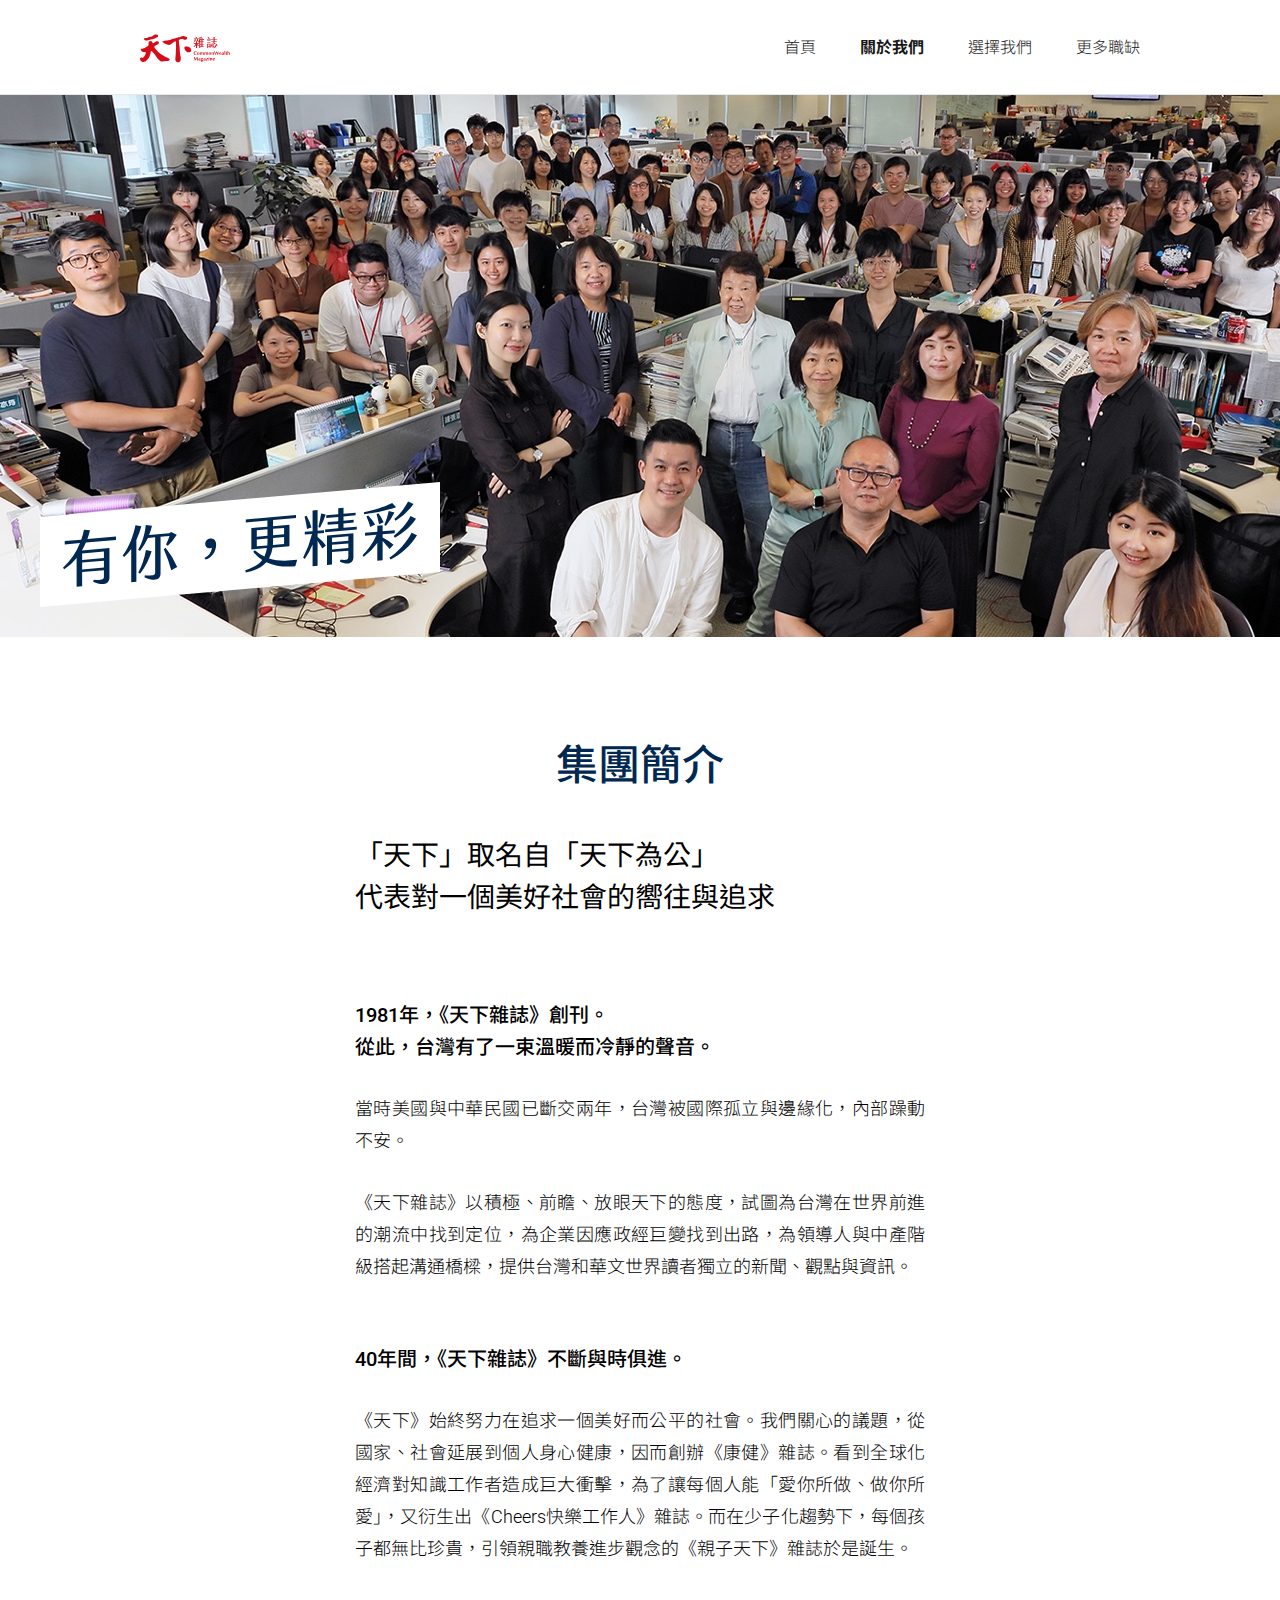
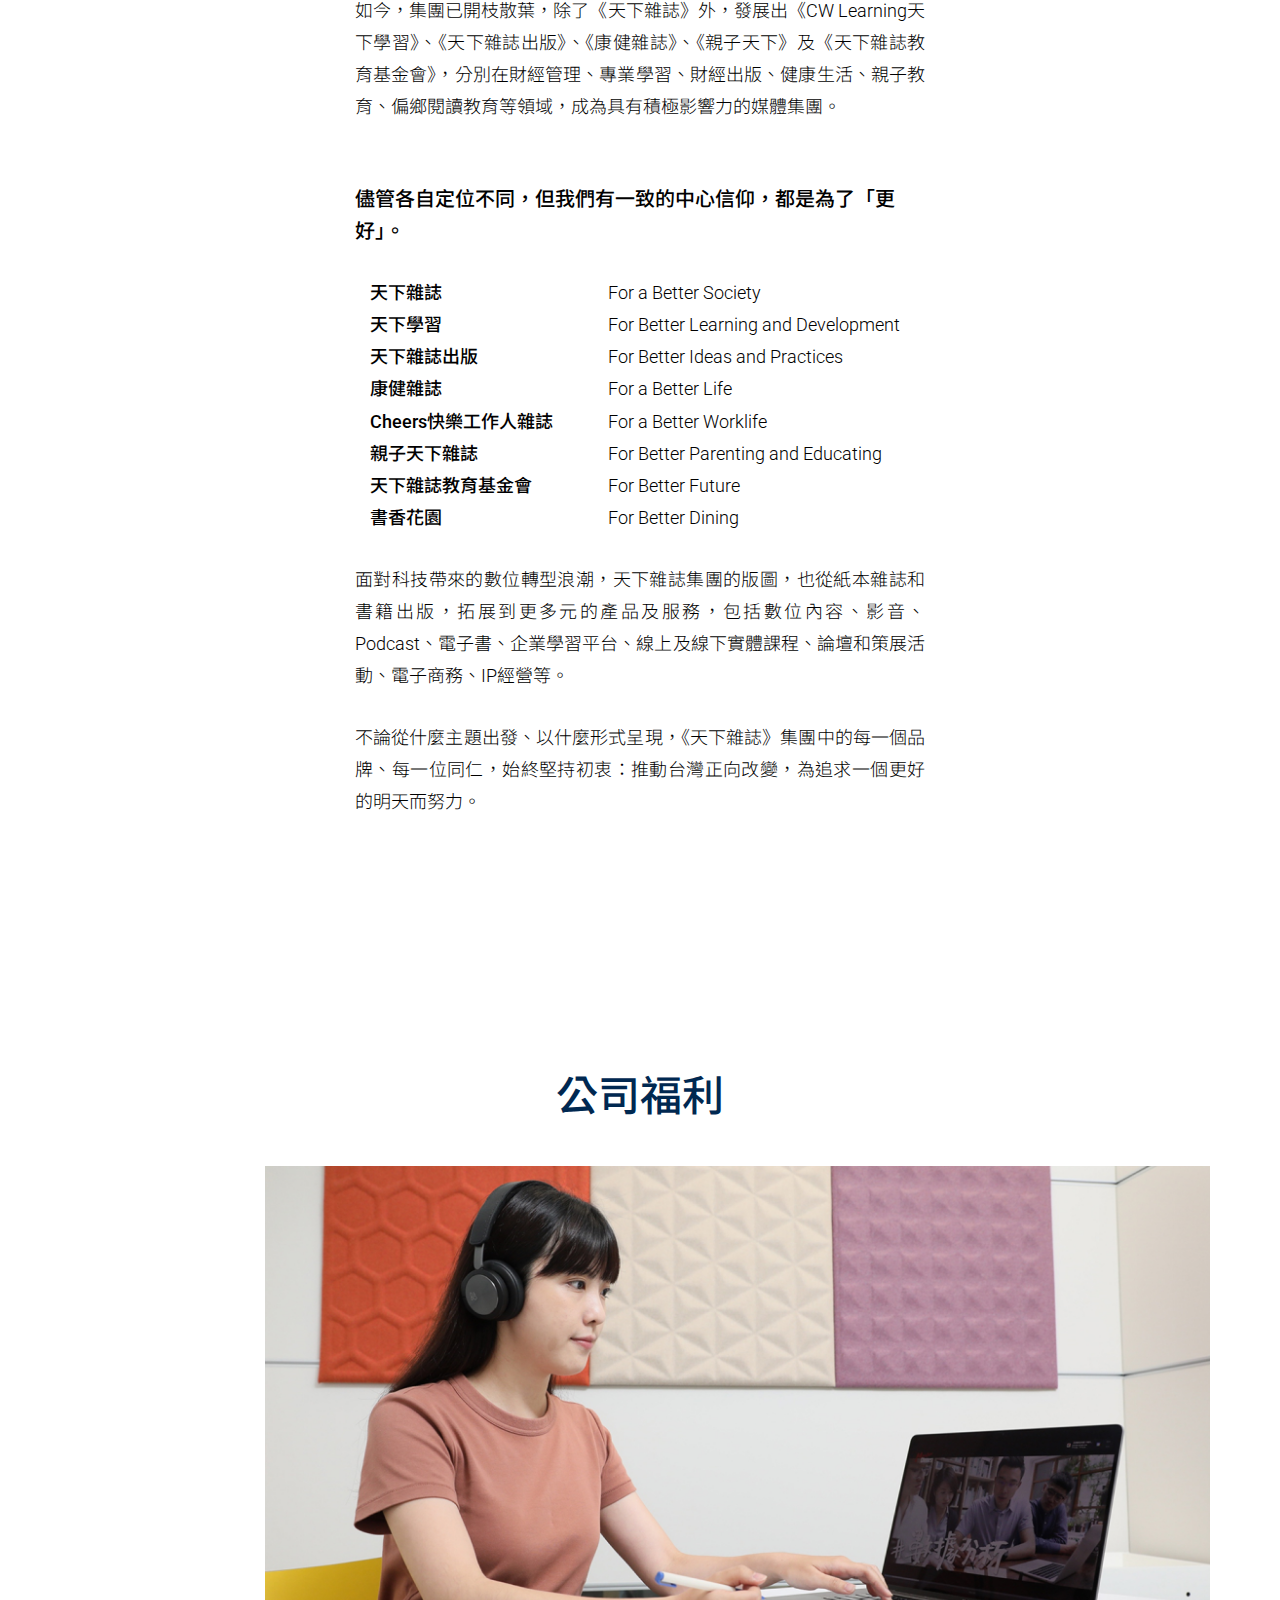
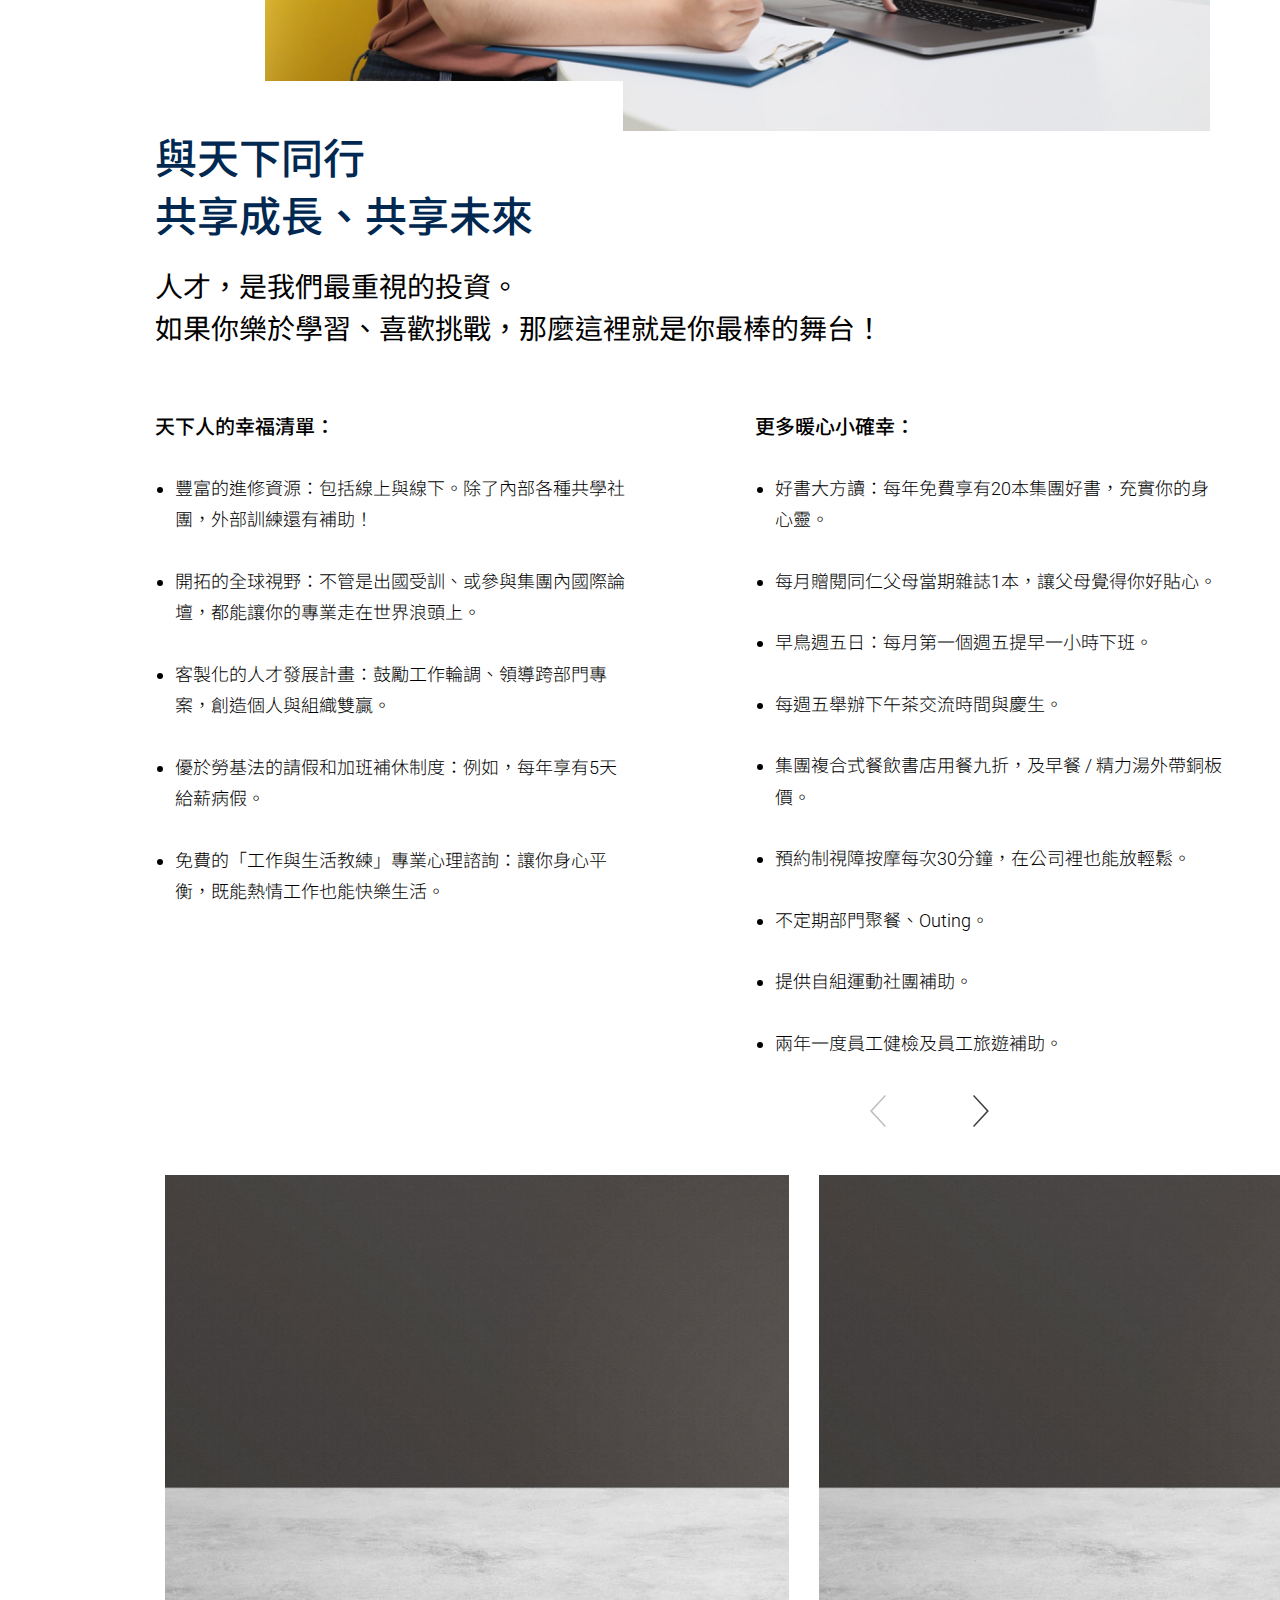
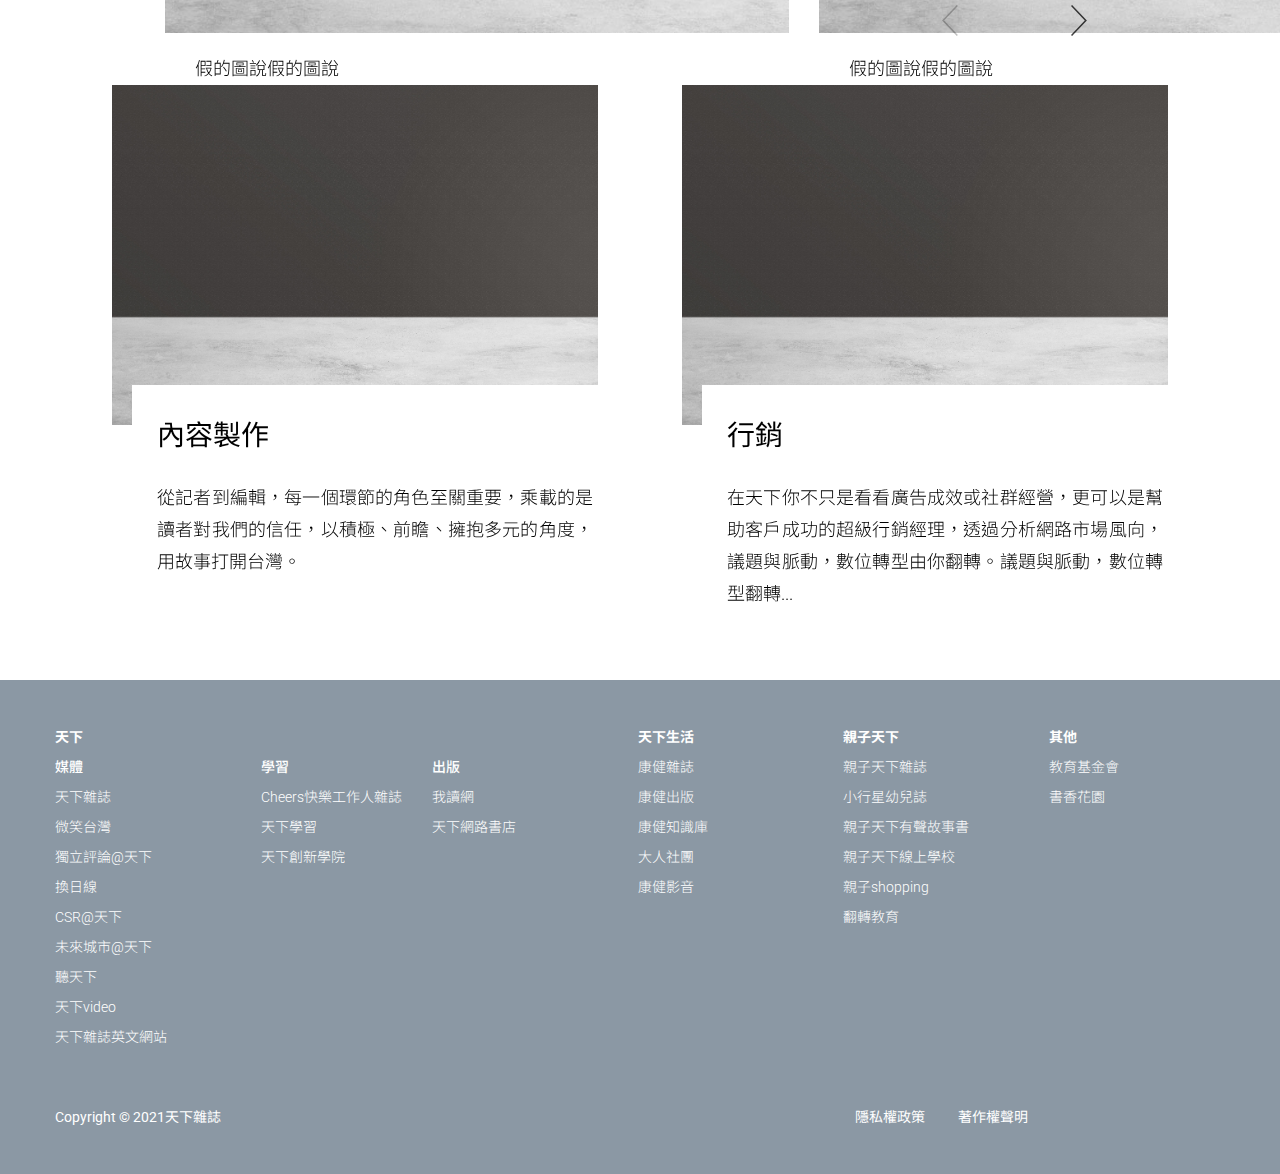
==== commit 3b59756d: "no message" ====
--- a/about-us.html
+++ b/about-us.html
@@ -26,9 +26,10 @@
 
   <!-- CSS -->
   <link rel="stylesheet" href="./assets/stylesheets/normalize.css">
+  <link rel="stylesheet" href="./assets/stylesheets/bootstrap-grid.css">
+  <link rel="stylesheet" href="./assets/stylesheets/style.css">
   <link rel="stylesheet" href="assets/slick/slick.css">
   <link rel="stylesheet" href="assets/slick/slick-theme.css">
-  <link rel="stylesheet" href="./assets/stylesheets/bootstrap-grid.css">
   <link rel="stylesheet" href="./assets/sass/header_footer.css">
   <link rel="stylesheet" href="./assets/sass/main.css">
   <link rel="stylesheet" href="./assets/sass/mend.css">
@@ -137,15 +138,18 @@
         </section>
 
         <section class="s2" id="s-welfare" id="myDiv">
+            <div class="container group-title-container">
+                <div class="col-12">
+                    <h1>公司福利</h1>
+                </div>
+                <div class="group-title col-12 col-lg-10 offset-lg-2">
+                    <img src="assets/images/web_img_about-us/about-us_benefits.jpg" alt="">
+                </div>
+
+            </div>
             <div class="container">
                 <div class="row">
-                    <div class="col-12">
-                        <h1>公司福利</h1>
-                    </div>
-                    
-                    <div class="group-title col-12 col-lg-10 offset-lg-2">
-                        <img src="assets/images/web_img_about-us/about-us_benefits.jpg" alt="">
-                    </div>
+                   
                     <div class="group-block col-12 col-lg-10 offset-lg-1">
                         <div class="inner">
                             <h1>與天下同行<br/>
@@ -184,7 +188,7 @@
         </section>
         
          <!-- slide 1 -->
-        <div class="slickbox">
+        <div class="slickbox box3"> <!-- box3:js偵測左bar高度用 -->
             <div class="slider slickbox--1">
                 <div>
                     <img src="assets/images/700x513.jpg" alt="">
@@ -254,8 +258,6 @@
                 </div>
             </div>
       
-       
-        
 
     </div>
     <!-- 內容 end -->
--- a/assets/sass/main.css
+++ b/assets/sass/main.css
@@ -35,12 +35,12 @@
   font-weight: 300;
   line-height: 1.78;
   margin-top: 0px;
-  margin-bottom: 30px;
+  margin-bottom: 0px;
   text-align: justify;
 }
 
-p:last-child {
-  margin-bottom: 0;
+p + p {
+  margin-top: 30px;
 }
 
 h1 {
@@ -100,6 +100,12 @@
   position: absolute;
 }
 
+@media only screen and (max-width: 767px) {
+  .slogan {
+    height: 90px;
+  }
+}
+
 .slogan.slogan-125 {
   height: 125px;
   bottom: 30px;
@@ -114,6 +120,12 @@
 
 .slogan.slogan-164 {
   height: 164px;
+}
+
+@media only screen and (max-width: 767px) {
+  .slogan.slogan-164 {
+    height: 95px;
+  }
 }
 
 .buttons-square {
@@ -220,10 +232,8 @@
   display: block;
 }
 
-.index-op .join-btn a::before {
+.index-op .join-btn a .icon-icon_arrow {
   display: inline-block;
-  content: url(../images/icon/icon_arrow.svg);
-  width: 20px;
   margin-right: 20px;
   -webkit-transition: transform 0.3s ease-out;
   -webkit-transition: -webkit-transform 0.3s ease-out;
@@ -232,8 +242,14 @@
   transition: transform 0.3s ease-out, -webkit-transform 0.3s ease-out;
 }
 
+@media only screen and (max-width: 767px) {
+  .index-op .join-btn a .icon-icon_arrow {
+    margin-right: 10px;
+  }
+}
+
 @media only screen and (min-width: 767px) {
-  .index-op .join-btn a:hover::before {
+  .index-op .join-btn a:hover .icon-icon_arrow {
     -webkit-transform: translateX(8px);
     transform: translateX(8px);
   }
@@ -835,6 +851,15 @@
   }
 }
 
+@media only screen and (max-width: 767px) {
+  .about-us-page .group-title-container {
+    padding: 0;
+  }
+  .about-us-page .group-title {
+    padding: 0;
+  }
+}
+
 .about-us-page .group-block {
   position: relative;
 }
@@ -872,4 +897,249 @@
     margin-bottom: 40px;
   }
 }
+
+.career-page {
+  background-color: #f1f1f1;
+}
+
+.career-page section.s1 {
+  padding-bottom: 65px;
+}
+
+@media only screen and (max-width: 767px) {
+  .career-page section.s1 {
+    padding-bottom: 40px;
+  }
+}
+
+.career-page section.s2 {
+  padding-bottom: 65px;
+}
+
+@media only screen and (max-width: 767px) {
+  .career-page section.s2 {
+    padding-bottom: 40px;
+  }
+}
+
+.career-page .career-op {
+  width: 100%;
+  height: 560px;
+  position: relative;
+}
+
+@media only screen and (max-width: 767px) {
+  .career-page .career-op {
+    height: 450px;
+  }
+}
+
+.career-page .career-op::after {
+  display: block;
+  content: '';
+  width: 100%;
+  position: absolute;
+  bottom: 0;
+  left: 0;
+  border-bottom: 30px solid #f1f1f1;
+  border-left: 100vw solid transparent;
+}
+
+.career-page .career-op .slogan {
+  bottom: 90px;
+}
+
+@media only screen and (max-width: 767px) {
+  .career-page .career-op .slogan {
+    bottom: 50px;
+  }
+}
+
+@media only screen and (max-width: 767px) {
+  .career-page .career-op .container {
+    padding: 0;
+  }
+}
+
+.career-page .preface {
+  padding-top: 60px;
+}
+
+@media only screen and (max-width: 767px) {
+  .career-page .preface {
+    padding-top: 30px;
+  }
+}
+
+.career-page .career-img img {
+  width: 83vw;
+  height: 780px;
+}
+
+@media only screen and (max-width: 767px) {
+  .career-page .career-img img {
+    width: 100%;
+    height: 390px;
+  }
+}
+
+.career-page .career-img.career-img-right {
+  text-align: right;
+}
+
+.career-page .career-container {
+  background-color: #fff;
+  position: relative;
+  top: -45px;
+}
+
+@media only screen and (max-width: 767px) {
+  .career-page .career-container {
+    top: -20px;
+  }
+}
+
+.career-page .career-container::after {
+  display: block;
+  content: '';
+  width: 100%;
+  height: 20px;
+  background-color: #fff;
+  position: absolute;
+  top: -20px;
+  left: 0;
+  -webkit-clip-path: polygon(100% 0, 0% 100%, 100% 100%);
+          clip-path: polygon(100% 0, 0% 100%, 100% 100%);
+}
+
+.career-page .career-container.container-left::after {
+  -webkit-clip-path: polygon(100% 0, 0% 100%, 100% 100%);
+          clip-path: polygon(100% 0, 0% 100%, 100% 100%);
+}
+
+.career-page .career-container.container-right::after {
+  -webkit-clip-path: polygon(0 0, 0% 100%, 100% 100%);
+          clip-path: polygon(0 0, 0% 100%, 100% 100%);
+}
+
+.career-page .group-block {
+  margin-top: 60px;
+  margin-bottom: 60px;
+}
+
+@media only screen and (max-width: 767px) {
+  .career-page .group-block {
+    margin-top: 30px;
+    margin-bottom: 40px;
+  }
+}
+
+@media only screen and (max-width: 767px) {
+  .career-page .group-block h3.career-title {
+    margin-bottom: 20px;
+  }
+}
+
+.career-page .group-block h1 {
+  margin-bottom: 20px;
+}
+
+.career-page .h1-margin {
+  margin-top: 100px;
+}
+
+@media only screen and (max-width: 767px) {
+  .career-page .h1-margin {
+    margin-top: 80px;
+  }
+}
+
+@media only screen and (max-width: 767px) {
+  .career-page .s-spacing {
+    padding: 0;
+  }
+}
+
+.career-page .s-spacing img {
+  display: block;
+  width: 100%;
+  height: 390px;
+  margin-bottom: 20px;
+}
+
+@media only screen and (max-width: 767px) {
+  .career-page .s-spacing img {
+    height: 150px;
+  }
+}
+
+.career-page .s-join h1 {
+  margin-bottom: 40px;
+}
+
+@media only screen and (max-width: 767px) {
+  .career-page .s-join h1 {
+    margin-bottom: 20px;
+  }
+}
+
+.career-page .s-join h3 {
+  margin-bottom: 15px;
+}
+
+.career-page .s-join ul li {
+  font-weight: 300;
+  font-size: 18px;
+  line-height: 1.78;
+  padding-left: 20px;
+}
+
+.career-page .s-join ul li::before {
+  content: " l ";
+  display: inline-block;
+  opacity: .5;
+  position: relative;
+  left: -20px;
+}
+
+.career-page .s-join .join-btn {
+  text-align: right;
+}
+
+.career-page .s-join .join-btn a {
+  color: #d60c18;
+  font-size: 18px;
+  letter-spacing: 3px;
+  font-weight: 500;
+  line-height: 1;
+  display: block;
+}
+
+.career-page .s-join .join-btn a .icon-icon_arrow {
+  display: inline-block;
+  margin-right: 20px;
+  -webkit-transition: transform 0.3s ease-out;
+  -webkit-transition: -webkit-transform 0.3s ease-out;
+  transition: -webkit-transform 0.3s ease-out;
+  transition: transform 0.3s ease-out;
+  transition: transform 0.3s ease-out, -webkit-transform 0.3s ease-out;
+}
+
+@media only screen and (max-width: 767px) {
+  .career-page .s-join .join-btn a .icon-icon_arrow {
+    margin-right: 10px;
+  }
+}
+
+@media only screen and (min-width: 767px) {
+  .career-page .s-join .join-btn a:hover .icon-icon_arrow {
+    -webkit-transform: translateX(8px);
+    transform: translateX(8px);
+  }
+}
+
+.career-page-reporters .career-op {
+  background: center center url(../images/bg.jpg);
+  background-size: cover;
+}
 /*# sourceMappingURL=main.css.map */--- a/assets/sass/mend.css
+++ b/assets/sass/mend.css
@@ -1,11 +1,5 @@
 .slickbox {
-  margin: 50px auto 100px;
-}
-
-@media only screen and (max-width: 767px) {
-  .slickbox {
-    margin-top: 30px;
-  }
+  margin: 0px auto;
 }
 
 .slickbox img {
@@ -24,17 +18,17 @@
 }
 
 .slickbox .slickbox--1 .slick-prev, .slickbox .slickbox--1 .slick-next {
-  top: -10%;
+  top: -80px;
 }
 
 @media only screen and (max-width: 767px) {
   .slickbox .slickbox--1 .slick-prev, .slickbox .slickbox--1 .slick-next {
-    top: -25px;
+    top: -56px;
   }
 }
 
 .slickbox .slickbox--1 .slick-prev {
-  left: 970px;
+  left: 68%;
 }
 
 .slickbox .slickbox--1 .slick-prev::before {
@@ -44,12 +38,12 @@
 @media only screen and (max-width: 767px) {
   .slickbox .slickbox--1 .slick-prev {
     left: inherit;
-    right: 120px;
+    right: 128px;
   }
 }
 
 .slickbox .slickbox--1 .slick-next {
-  left: 1020px;
+  left: 76%;
 }
 
 .slickbox .slickbox--1 .slick-next::before {
@@ -58,6 +52,7 @@
 
 @media only screen and (max-width: 767px) {
   .slickbox .slickbox--1 .slick-next {
+    left: inherit;
     right: 30px;
   }
 }
@@ -67,8 +62,14 @@
   margin-top: 20px;
 }
 
+@media only screen and (max-width: 767px) {
+  .slickbox .slickbox--1 p {
+    margin-top: 15px;
+  }
+}
+
 .slickbox .slickbox--2 .slick-slide {
-  padding: 0 85px;
+  padding: 0 42px;
 }
 
 @media only screen and (max-width: 767px) {
@@ -78,23 +79,43 @@
 }
 
 .slickbox .slickbox--2 .slick-prev, .slickbox .slickbox--2 .slick-next {
-  top: -10%;
+  top: -80px;
+}
+
+@media only screen and (max-width: 767px) {
+  .slickbox .slickbox--2 .slick-prev, .slickbox .slickbox--2 .slick-next {
+    top: -56px;
+  }
 }
 
 .slickbox .slickbox--2 .slick-prev {
-  left: 900px;
+  left: 76.5%;
 }
 
 .slickbox .slickbox--2 .slick-prev::before {
   color: black;
 }
 
+@media only screen and (max-width: 767px) {
+  .slickbox .slickbox--2 .slick-prev {
+    left: inherit;
+    right: 100px;
+  }
+}
+
 .slickbox .slickbox--2 .slick-next {
-  left: 950px;
+  left: 87.8%;
 }
 
 .slickbox .slickbox--2 .slick-next::before {
   color: black;
+}
+
+@media only screen and (max-width: 767px) {
+  .slickbox .slickbox--2 .slick-next {
+    left: inherit;
+    right: 0;
+  }
 }
 
 .slickbox .slickbox--2 h2 {
@@ -108,4 +129,41 @@
   bottom: 40px;
   left: 20px;
 }
+
+@media only screen and (max-width: 767px) {
+  .slickbox .slickbox--2 .text-card {
+    bottom: 0;
+    left: 0;
+  }
+}
+
+.card-wrap {
+  padding-bottom: 100px;
+}
+
+@media only screen and (max-width: 767px) {
+  .card-wrap {
+    padding-bottom: 60px;
+  }
+}
+
+.card-wrap h1 {
+  margin-bottom: 40px;
+}
+
+@media only screen and (max-width: 767px) {
+  .card-wrap h1 {
+    margin-bottom: 20px;
+  }
+}
+
+.slide-wrap {
+  margin-top: 80px;
+}
+
+@media only screen and (max-width: 767px) {
+  .slide-wrap {
+    margin-top: 60px;
+  }
+}
 /*# sourceMappingURL=mend.css.map */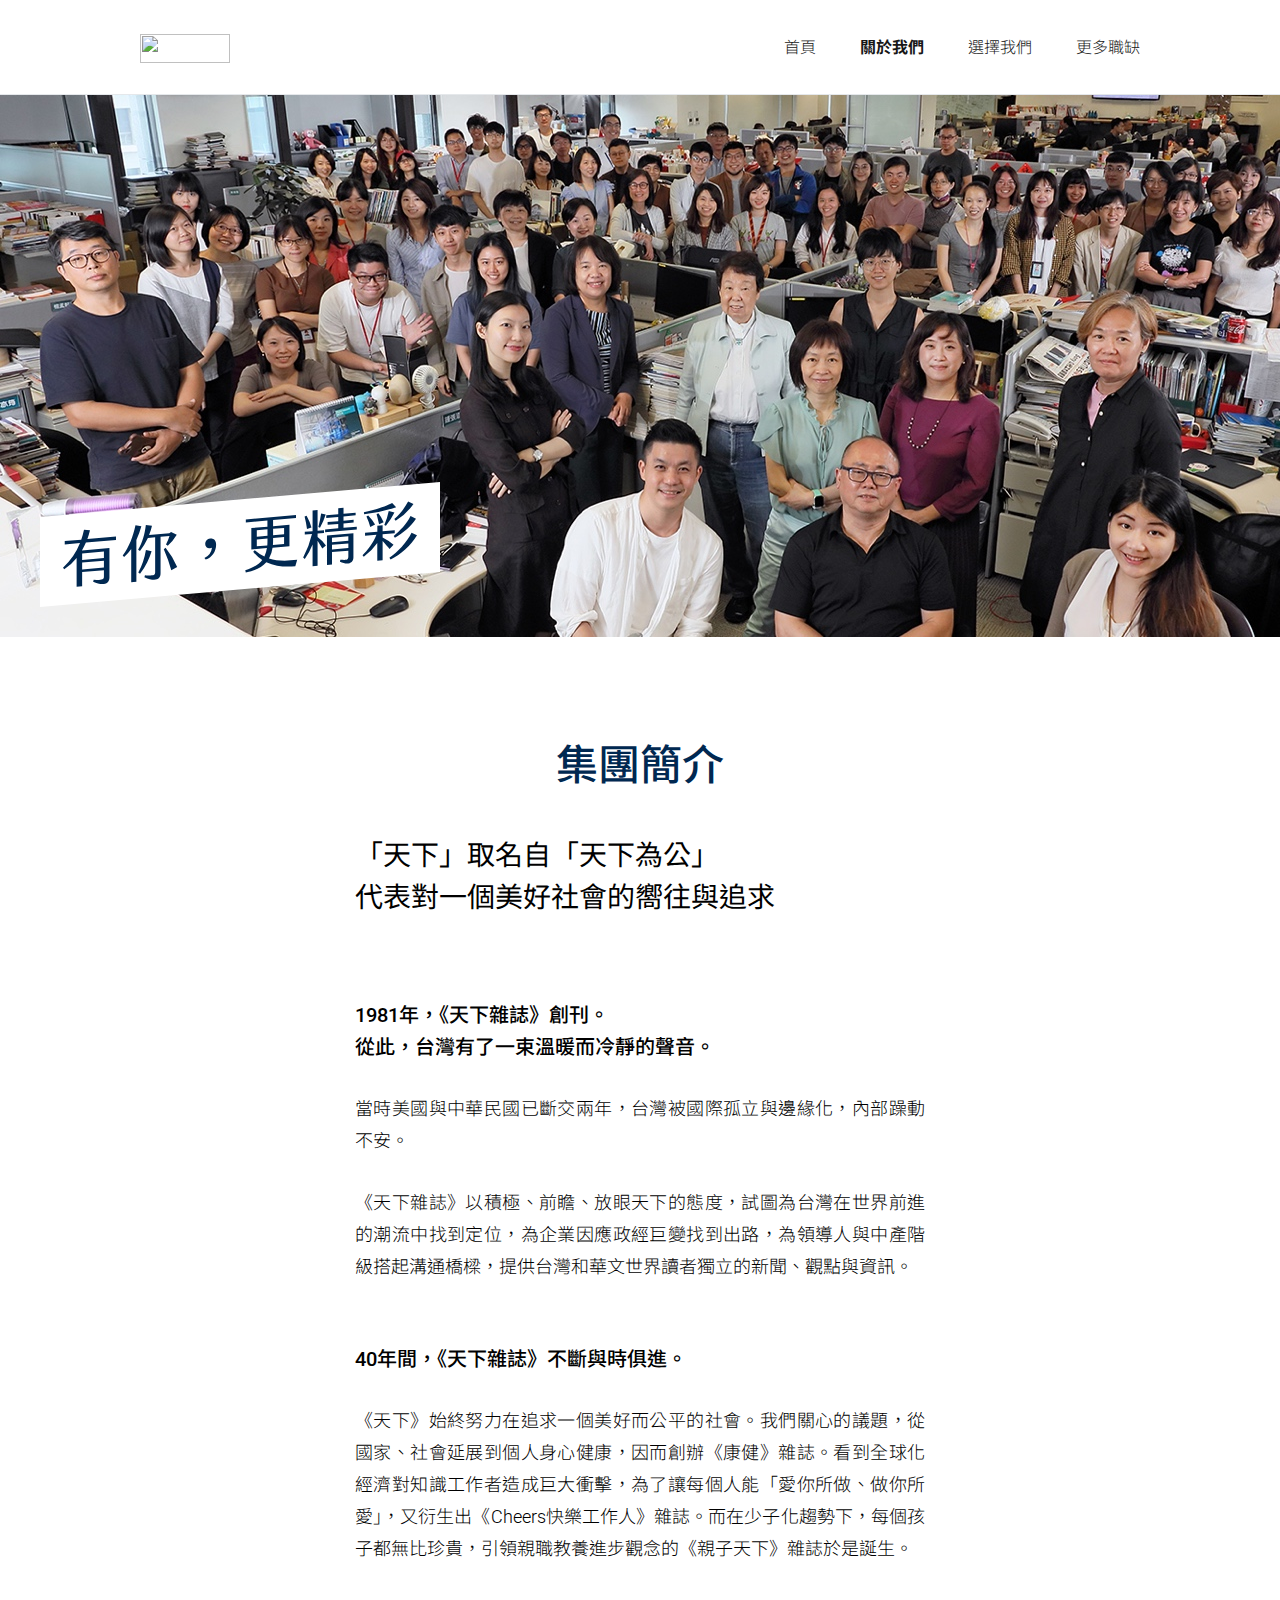
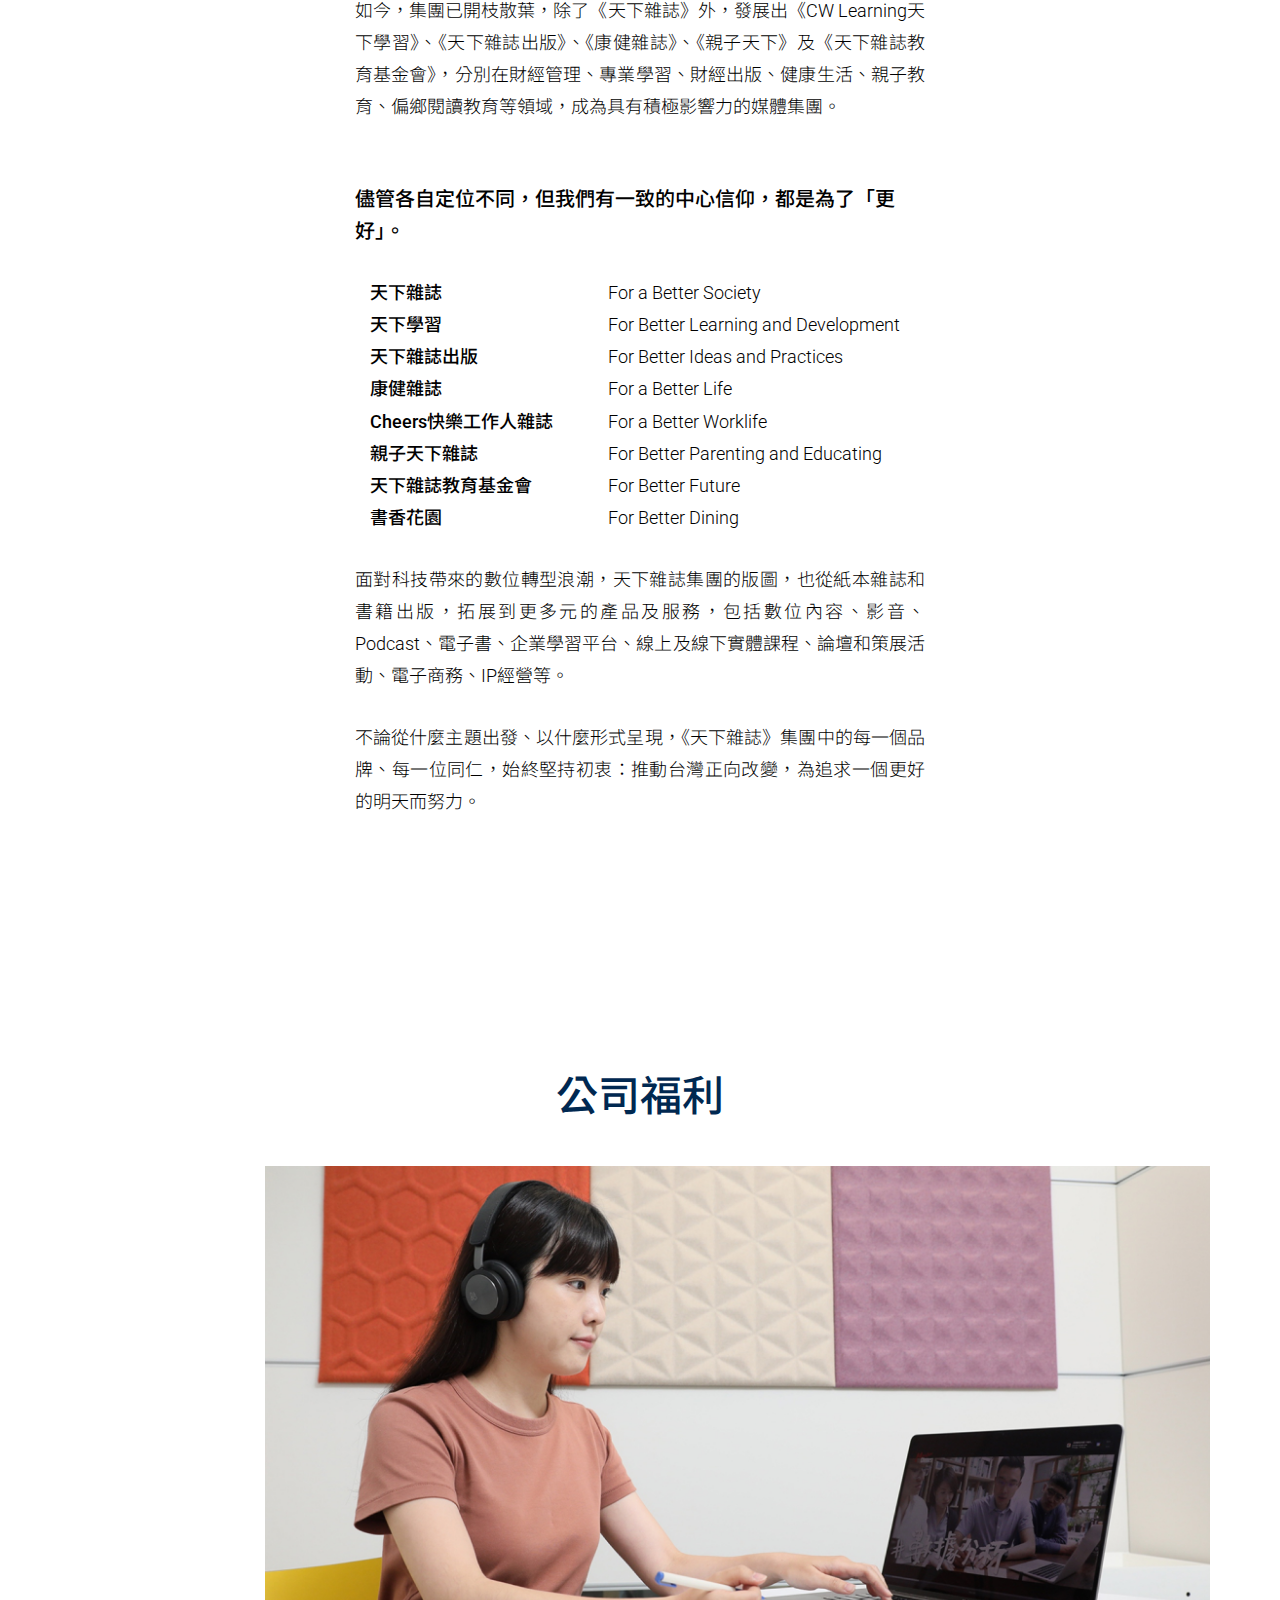
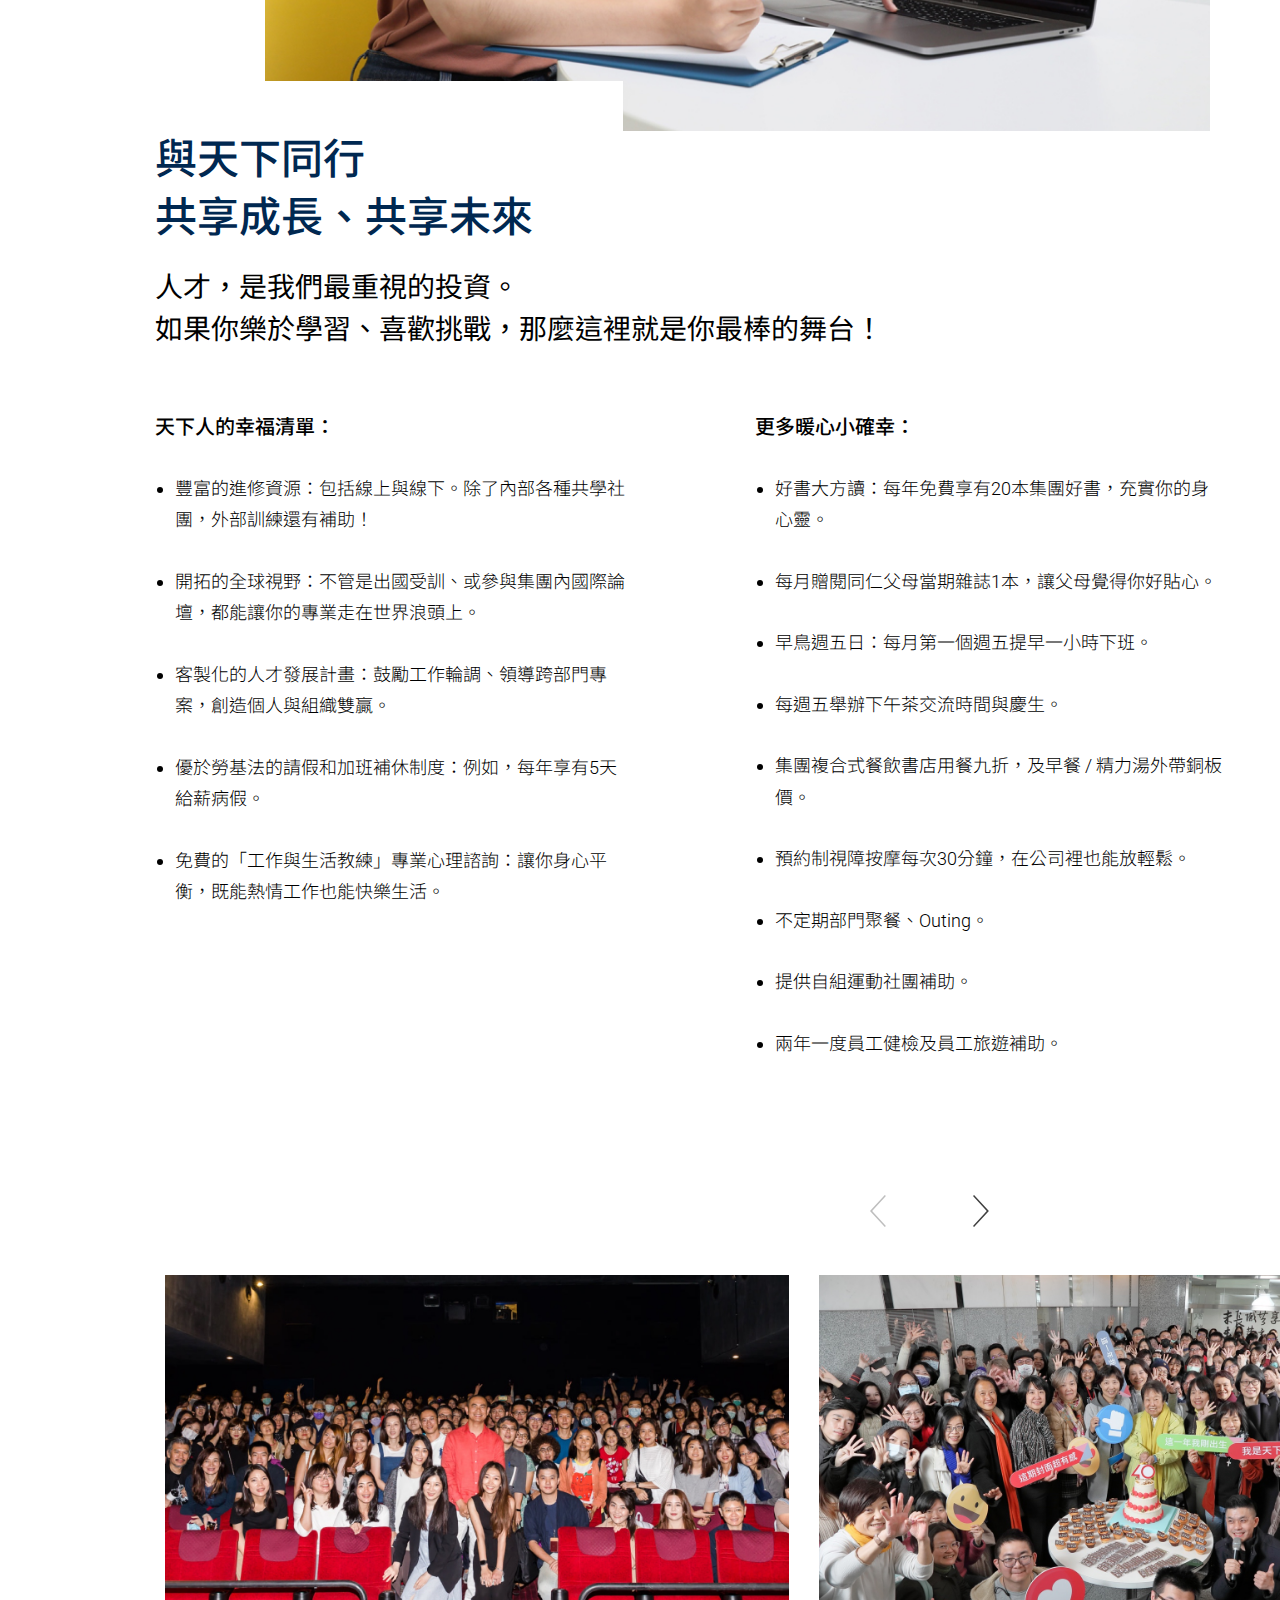
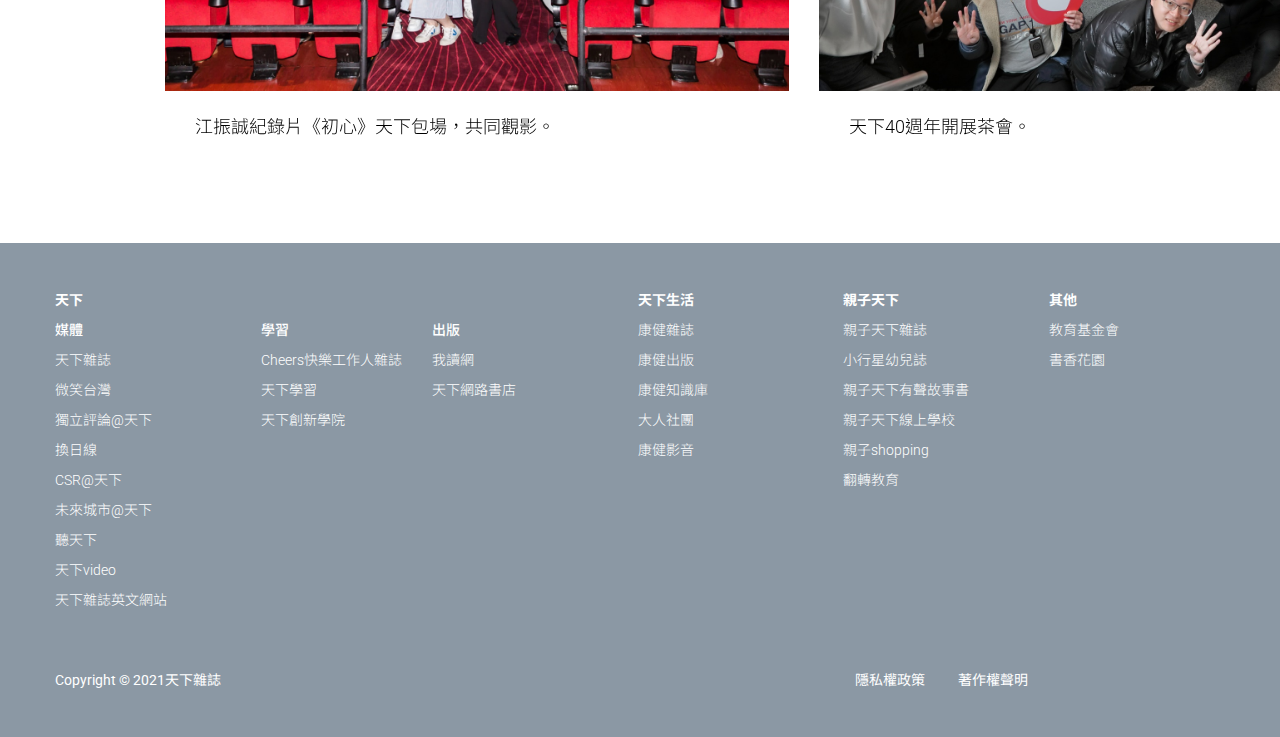
==== commit 519cf732: "no message" ====
--- a/about-us.html
+++ b/about-us.html
@@ -28,8 +28,8 @@
   <link rel="stylesheet" href="./assets/stylesheets/normalize.css">
   <link rel="stylesheet" href="./assets/stylesheets/bootstrap-grid.css">
   <link rel="stylesheet" href="./assets/stylesheets/style.css">
-  <link rel="stylesheet" href="assets/slick/slick.css">
-  <link rel="stylesheet" href="assets/slick/slick-theme.css">
+  <link rel="stylesheet" href="./assets/slick/slick.css">
+  <link rel="stylesheet" href="./assets/slick/slick-theme.css">
   <link rel="stylesheet" href="./assets/sass/header_footer.css">
   <link rel="stylesheet" href="./assets/sass/main.css">
   <link rel="stylesheet" href="./assets/sass/mend.css">
@@ -191,73 +191,15 @@
         <div class="slickbox box3"> <!-- box3:js偵測左bar高度用 -->
             <div class="slider slickbox--1">
                 <div>
-                    <img src="assets/images/700x513.jpg" alt="">
-                    <p>假的圖說假的圖說</p>
+                    <img src="assets/images/web_img_about-us/about-us_slide1.jpg" alt="">
+                    <p>江振誠紀錄片《初心》天下包場，共同觀影。</p>
                 </div>
                 <div>
-                    <img src="assets/images/700x513.jpg" alt="">
-                    <p>假的圖說假的圖說</p>
-                </div>
-                <div>
-                    <img src="assets/images/700x513.jpg" alt="">
-                    <p>假的圖說假的圖說</p>
-                </div>
-                <div>
-                    <img src="assets/images/700x513.jpg" alt="">
-                    <p>假的圖說假的圖說</p>
-                </div>
-                <div>
-                    <img src="assets/images/700x513.jpg" alt="">
-                    <p>假的圖說假的圖說</p>
+                    <img src="assets/images/web_img_about-us/about-us_slide2.jpg" alt="">
+                    <p>天下40週年開展茶會。</p>
                 </div>
             </div>
         </div>
-        
-        <!-- slide 2 -->
-            <div class="container">
-                <div class="col-12 ">
-                    <div class="slickbox">
-                         <div class="slider slickbox--2">
-                            <div>
-                                <img src="assets/images/bg.jpg" alt="">
-                                <div class="text-card">
-                                    <h2>內容製作</h2>
-                                    <p>從記者到編輯，每一個環節的角色至關重要，乘載的是讀者對我們的信任，以積極、前瞻、擁抱多元的角度，用故事打開台灣。</p>
-                                </div>
-                            </div>
-                            <div>
-                                <img src="assets/images/bg.jpg" alt="">
-                                <div class="text-card">
-                                    <h2>行銷</h2>
-                                    <p>在天下你不只是看看廣告成效或社群經營，更可以是幫助客戶成功的超級行銷經理，透過分析網路市場風向，議題與脈動，數位轉型由你翻轉。議題與脈動，數位轉型翻轉...</p>
-                                </div>
-                            </div>
-                            <div>
-                                <img src="assets/images/bg.jpg" alt="">
-                                <div class="text-card">
-                                    <h2>內容製作</h2>
-                                    <p>從記者到編輯，每一個環節的角色至關重要，乘載的是讀者對我們的信任，以積極、前瞻、擁抱多元的角度，用故事打開台灣。</p>
-                                </div>
-                            </div>
-                            <div>
-                                <img src="assets/images/bg.jpg" alt="">
-                                <div class="text-card">
-                                    <h2>內容製作</h2>
-                                    <p>從記者到編輯，每一個環節的角色至關重要，乘載的是讀者對我們的信任，以積極、前瞻、擁抱多元的角度，用故事打開台灣。</p>
-                                </div>
-                            </div>
-                            <div>
-                                <img src="assets/images/bg.jpg" alt="">
-                                <div class="text-card">
-                                    <h2>內容製作</h2>
-                                    <p>從記者到編輯，每一個環節的角色至關重要，乘載的是讀者對我們的信任，以積極、前瞻、擁抱多元的角度，用故事打開台灣。</p>
-                                </div>
-                            </div>
-                        </div>
-                    </div>
-                </div>
-            </div>
-      
 
     </div>
     <!-- 內容 end -->
--- a/assets/stylesheets/style.css
+++ b/assets/stylesheets/style.css
@@ -0,0 +1,42 @@
+@font-face {
+  font-family: 'icomoon';
+  src:  url('../fonts/icomoon.eot?dw3u1y');
+  src:  url('../fonts/icomoon.eot?dw3u1y#iefix') format('embedded-opentype'),
+    url('../fonts/icomoon.ttf?dw3u1y') format('truetype'),
+    url('../fonts/icomoon.woff?dw3u1y') format('woff'),
+    url('../fonts/icomoon.svg?dw3u1y#icomoon') format('svg');
+  font-weight: normal;
+  font-style: normal;
+  font-display: block;
+}
+
+[class^="icon-"], [class*=" icon-"] {
+  /* use !important to prevent issues with browser extensions that change fonts */
+  font-family: 'icomoon' !important;
+  speak: never;
+  font-style: normal;
+  font-weight: normal;
+  font-variant: normal;
+  text-transform: none;
+  line-height: 1;
+
+  /* Better Font Rendering =========== */
+  -webkit-font-smoothing: antialiased;
+  -moz-osx-font-smoothing: grayscale;
+}
+
+.icon-icon_arrow-back:before {
+  content: "\e900";
+}
+.icon-icon_arrow-forward:before {
+  content: "\e901";
+}
+.icon-icon_arrow-more_down:before {
+  content: "\e902";
+}
+.icon-icon_arrow-more_up:before {
+  content: "\e903";
+}
+.icon-icon_arrow:before {
+  content: "\e904";
+}
--- a/assets/sass/main.css
+++ b/assets/sass/main.css
@@ -190,6 +190,8 @@
 @media only screen and (max-width: 767px) {
   .index-op {
     height: calc(100vh - 64px);
+    background-image: url(../images/web_img_index/index_op-mb.jpg);
+    background-size: cover;
   }
 }
 
@@ -670,6 +672,8 @@
 @media only screen and (max-width: 767px) {
   .about-op {
     height: 450px;
+    background-image: url(../images/web_img_about-us/about-us_kv-mb.jpg);
+    background-size: cover;
   }
 }
 
@@ -945,6 +949,12 @@
   border-left: 100vw solid transparent;
 }
 
+@media only screen and (max-width: 767px) {
+  .career-page .career-op::after {
+    border-bottom: 18px solid #f1f1f1;
+  }
+}
+
 .career-page .career-op .slogan {
   bottom: 90px;
 }
@@ -974,6 +984,8 @@
 .career-page .career-img img {
   width: 83vw;
   height: 780px;
+  -o-object-fit: cover;
+     object-fit: cover;
 }
 
 @media only screen and (max-width: 767px) {
@@ -1006,10 +1018,17 @@
   height: 20px;
   background-color: #fff;
   position: absolute;
-  top: -20px;
+  top: -19px;
   left: 0;
   -webkit-clip-path: polygon(100% 0, 0% 100%, 100% 100%);
           clip-path: polygon(100% 0, 0% 100%, 100% 100%);
+}
+
+@media only screen and (max-width: 767px) {
+  .career-page .career-container::after {
+    height: 15px;
+    top: -14px;
+  }
 }
 
 .career-page .career-container.container-left::after {
@@ -1065,6 +1084,8 @@
   width: 100%;
   height: 390px;
   margin-bottom: 20px;
+  -o-object-fit: cover;
+     object-fit: cover;
 }
 
 @media only screen and (max-width: 767px) {
@@ -1138,8 +1159,123 @@
   }
 }
 
-.career-page-reporters .career-op {
-  background: center center url(../images/bg.jpg);
-  background-size: cover;
+.career-page.career-page-reporters .career-op {
+  background: center center url(../images/web_img_career/reporters_kv.jpg);
+  background-size: cover;
+}
+
+@media only screen and (max-width: 767px) {
+  .career-page.career-page-reporters .career-op {
+    background: center center url(../images/web_img_career/reporters_kv-mb.jpg);
+    background-size: cover;
+  }
+}
+
+.career-page.career-page-support .career-op {
+  background: center center url(../images/web_img_career/support-and-operation_kv.jpg);
+  background-size: cover;
+}
+
+@media only screen and (max-width: 767px) {
+  .career-page.career-page-support .career-op {
+    background: center center url(../images/web_img_career/support-and-operation_kv-mb.jpg);
+    background-size: cover;
+  }
+}
+
+.career-page.career-page-data .career-op {
+  background: center center url(../images/web_img_career/data_kv.jpg);
+  background-size: cover;
+}
+
+@media only screen and (max-width: 767px) {
+  .career-page.career-page-data .career-op {
+    background: center center url(../images/web_img_career/data_kv-mb.jpg);
+    background-size: cover;
+  }
+}
+
+.career-page.career-page-data .s-join {
+  padding-top: 0;
+}
+
+.career-page.career-page-digital .career-op {
+  background: center center url(../images/web_img_career/digital-product_kv.jpg);
+  background-size: cover;
+}
+
+@media only screen and (max-width: 767px) {
+  .career-page.career-page-digital .career-op {
+    background: center center url(../images/web_img_career/digital-product_kv-mb.jpg);
+    background-size: cover;
+  }
+}
+
+.career-page.career-page-digital .s-join {
+  padding-top: 0;
+}
+
+.career-page.career-page-content .career-op {
+  background: center center url(../images/web_img_career/content-product_kv.jpg);
+  background-size: cover;
+}
+
+@media only screen and (max-width: 767px) {
+  .career-page.career-page-content .career-op {
+    background: center center url(../images/web_img_career/content-product_kv-mb.jpg);
+    background-size: cover;
+  }
+}
+
+.career-page.career-page-content .s-join {
+  padding-top: 0;
+}
+
+.career-page.career-page-sales .career-op {
+  background: center center url(../images/web_img_career/sales_kv.jpg);
+  background-size: cover;
+}
+
+@media only screen and (max-width: 767px) {
+  .career-page.career-page-sales .career-op {
+    background: center center url(../images/web_img_career/sales_kv-mb.jpg);
+    background-size: cover;
+  }
+}
+
+.career-page.career-page-sales .s-join {
+  padding-top: 0;
+}
+
+.career-page.career-page-marketing .career-op {
+  background: center center url(../images/web_img_career/marketing_kv.jpg);
+  background-size: cover;
+}
+
+@media only screen and (max-width: 767px) {
+  .career-page.career-page-marketing .career-op {
+    background: center center url(../images/web_img_career/marketing_kv-mb.jpg);
+    background-size: cover;
+  }
+}
+
+.career-page.career-page-marketing .s-join {
+  padding-top: 0;
+}
+
+.career-page.career-page-engineering .career-op {
+  background: center center url(../images/web_img_career/engineering_kv.jpg);
+  background-size: cover;
+}
+
+@media only screen and (max-width: 767px) {
+  .career-page.career-page-engineering .career-op {
+    background: center center url(../images/web_img_career/engineering_kv-mb.jpg);
+    background-size: cover;
+  }
+}
+
+.career-page.career-page-engineering .s-join {
+  padding-top: 0;
 }
 /*# sourceMappingURL=main.css.map */--- a/assets/sass/mend.css
+++ b/assets/sass/mend.css
@@ -122,6 +122,12 @@
   margin-bottom: 25px;
 }
 
+@media only screen and (max-width: 767px) {
+  .slickbox .slickbox--2 h2 {
+    margin-bottom: 10px;
+  }
+}
+
 .slickbox .slickbox--2 .text-card {
   padding: 30px 25px;
   background-color: #fff;
@@ -135,6 +141,10 @@
     bottom: 0;
     left: 0;
   }
+}
+
+.about-us-page .slickbox {
+  margin: 100px auto;
 }
 
 .card-wrap {
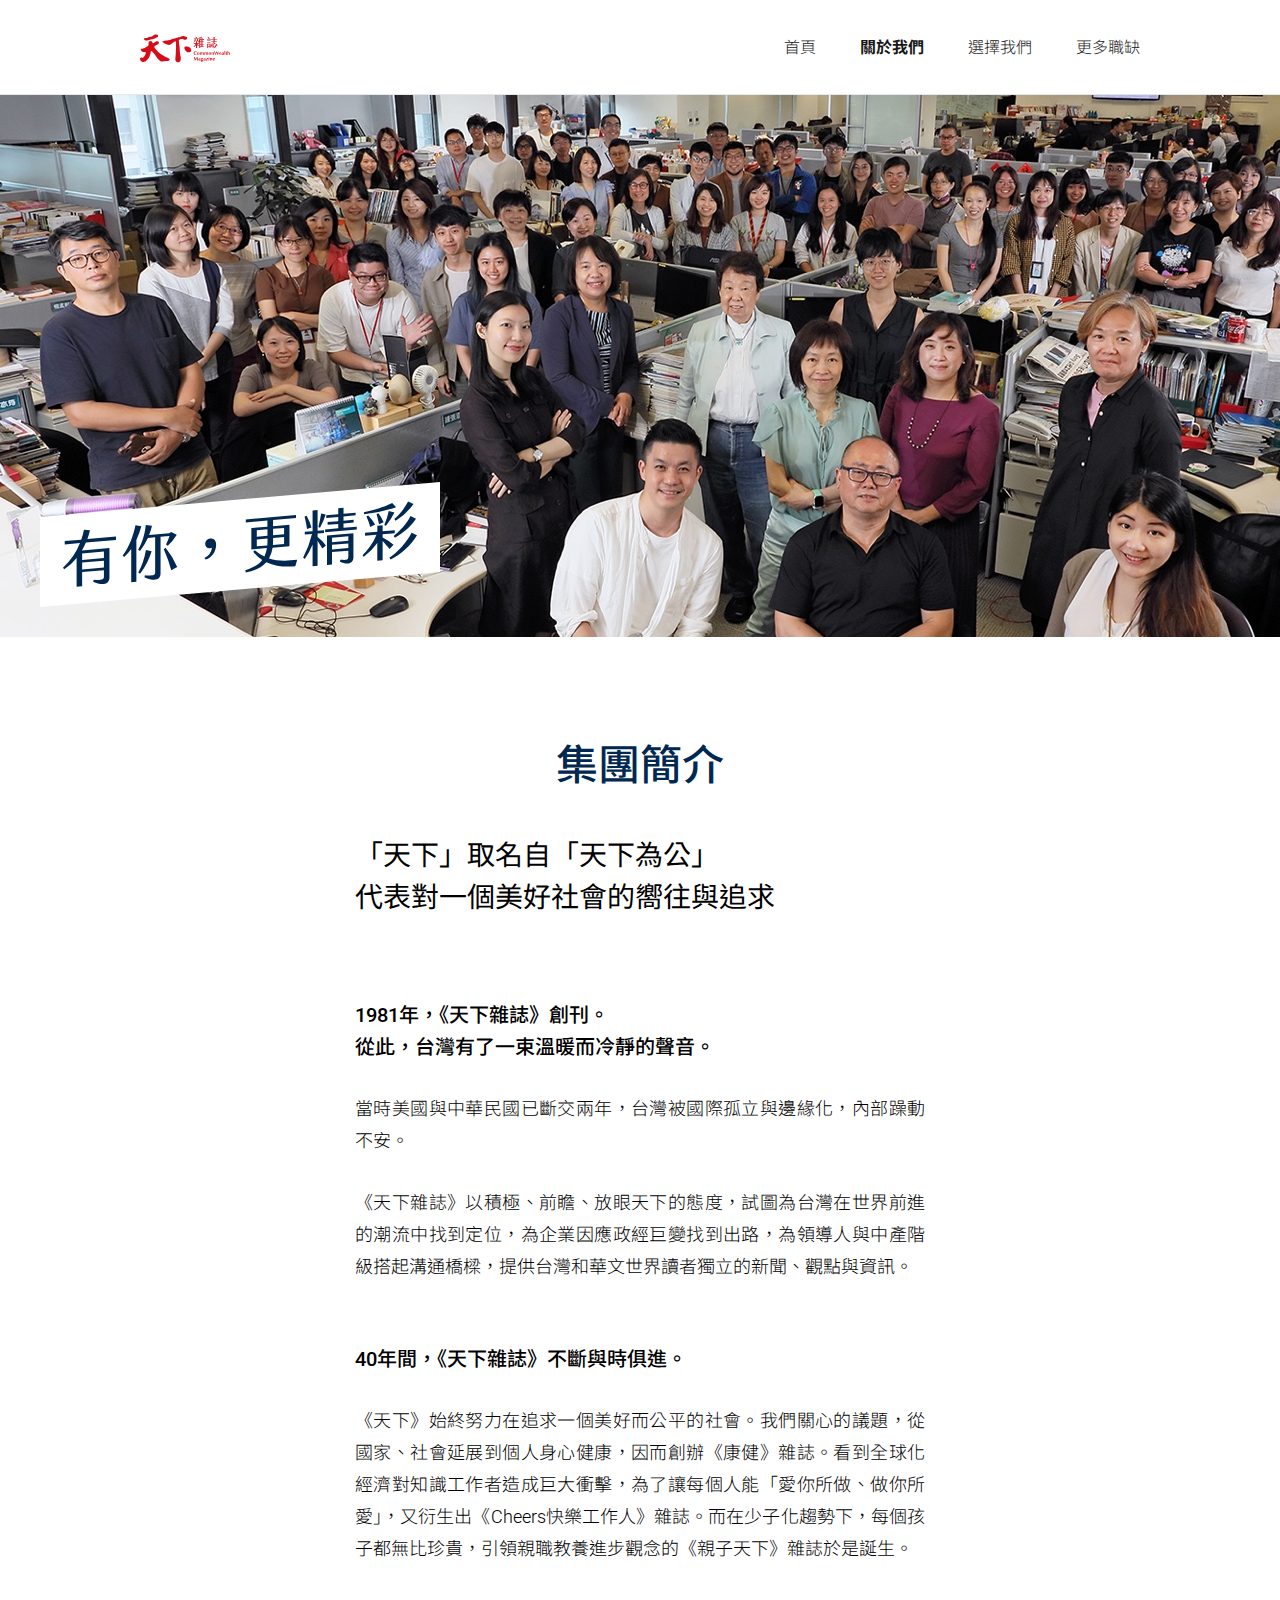
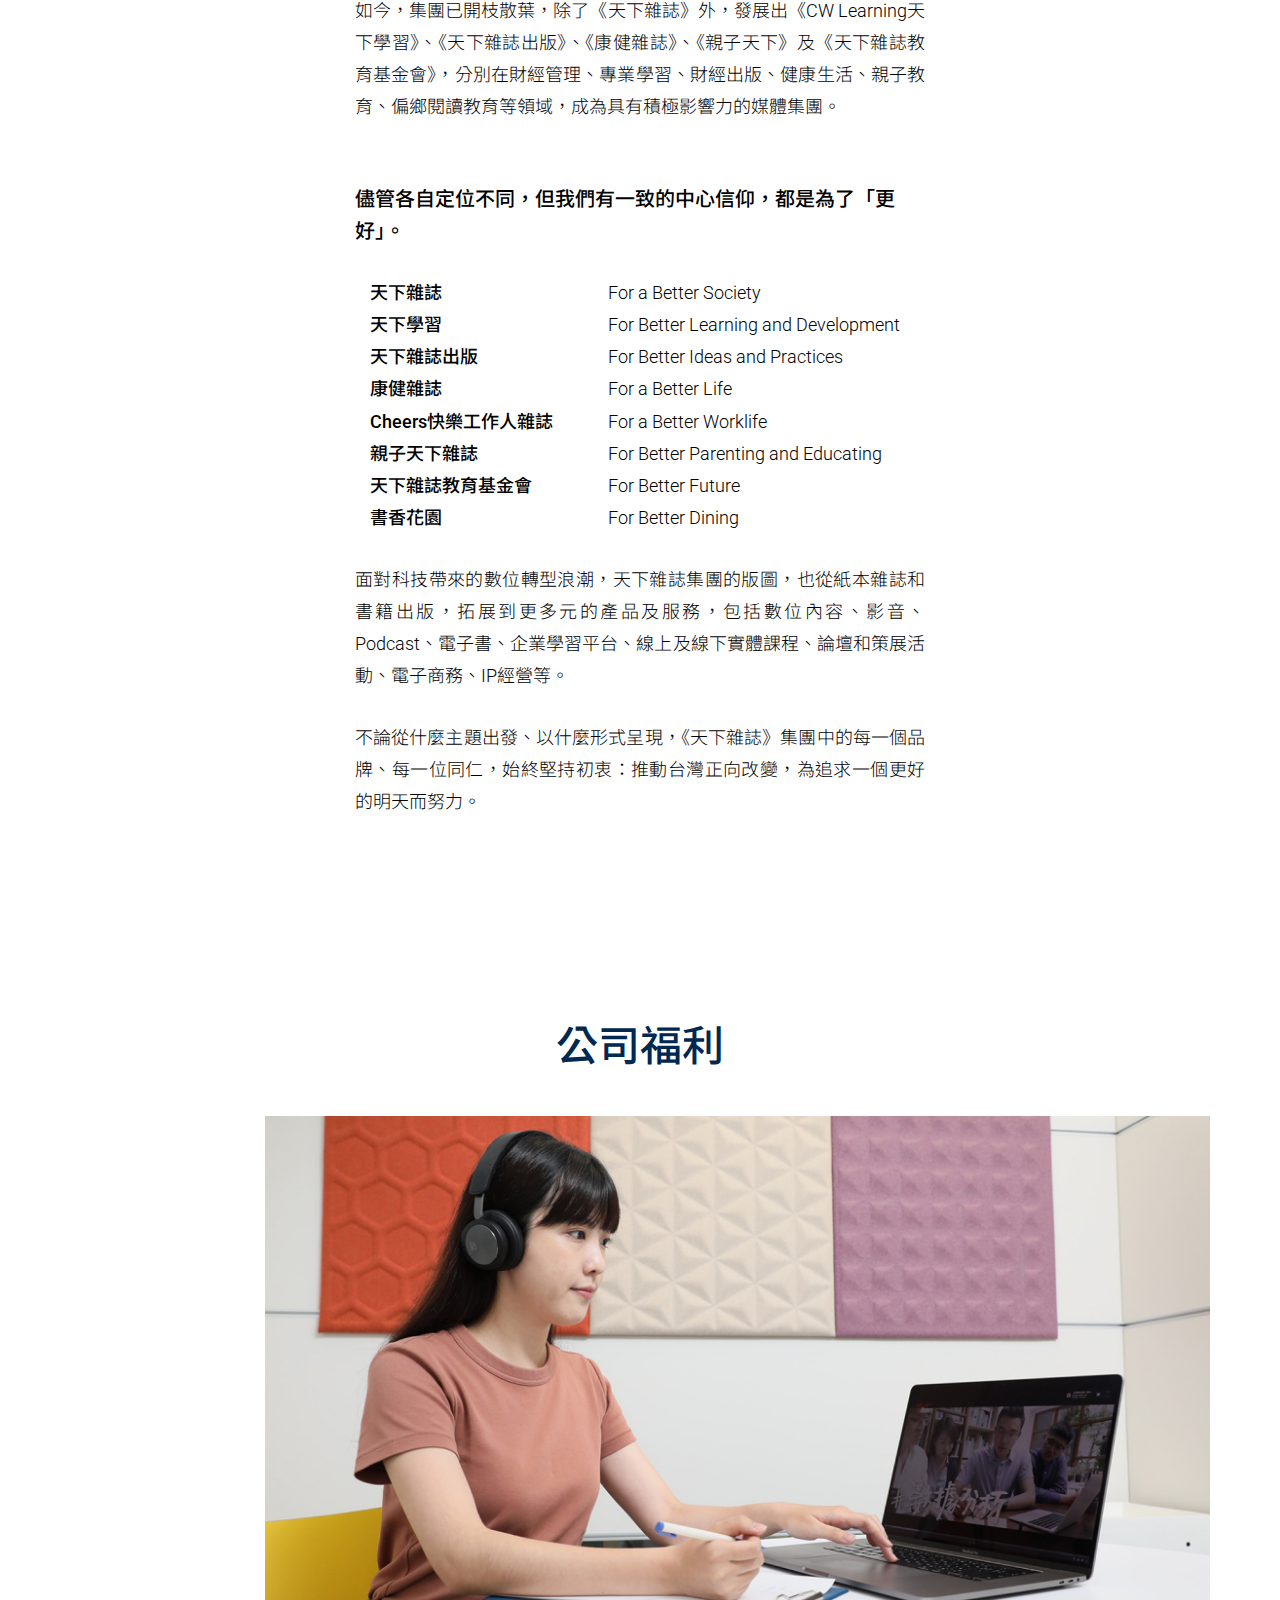
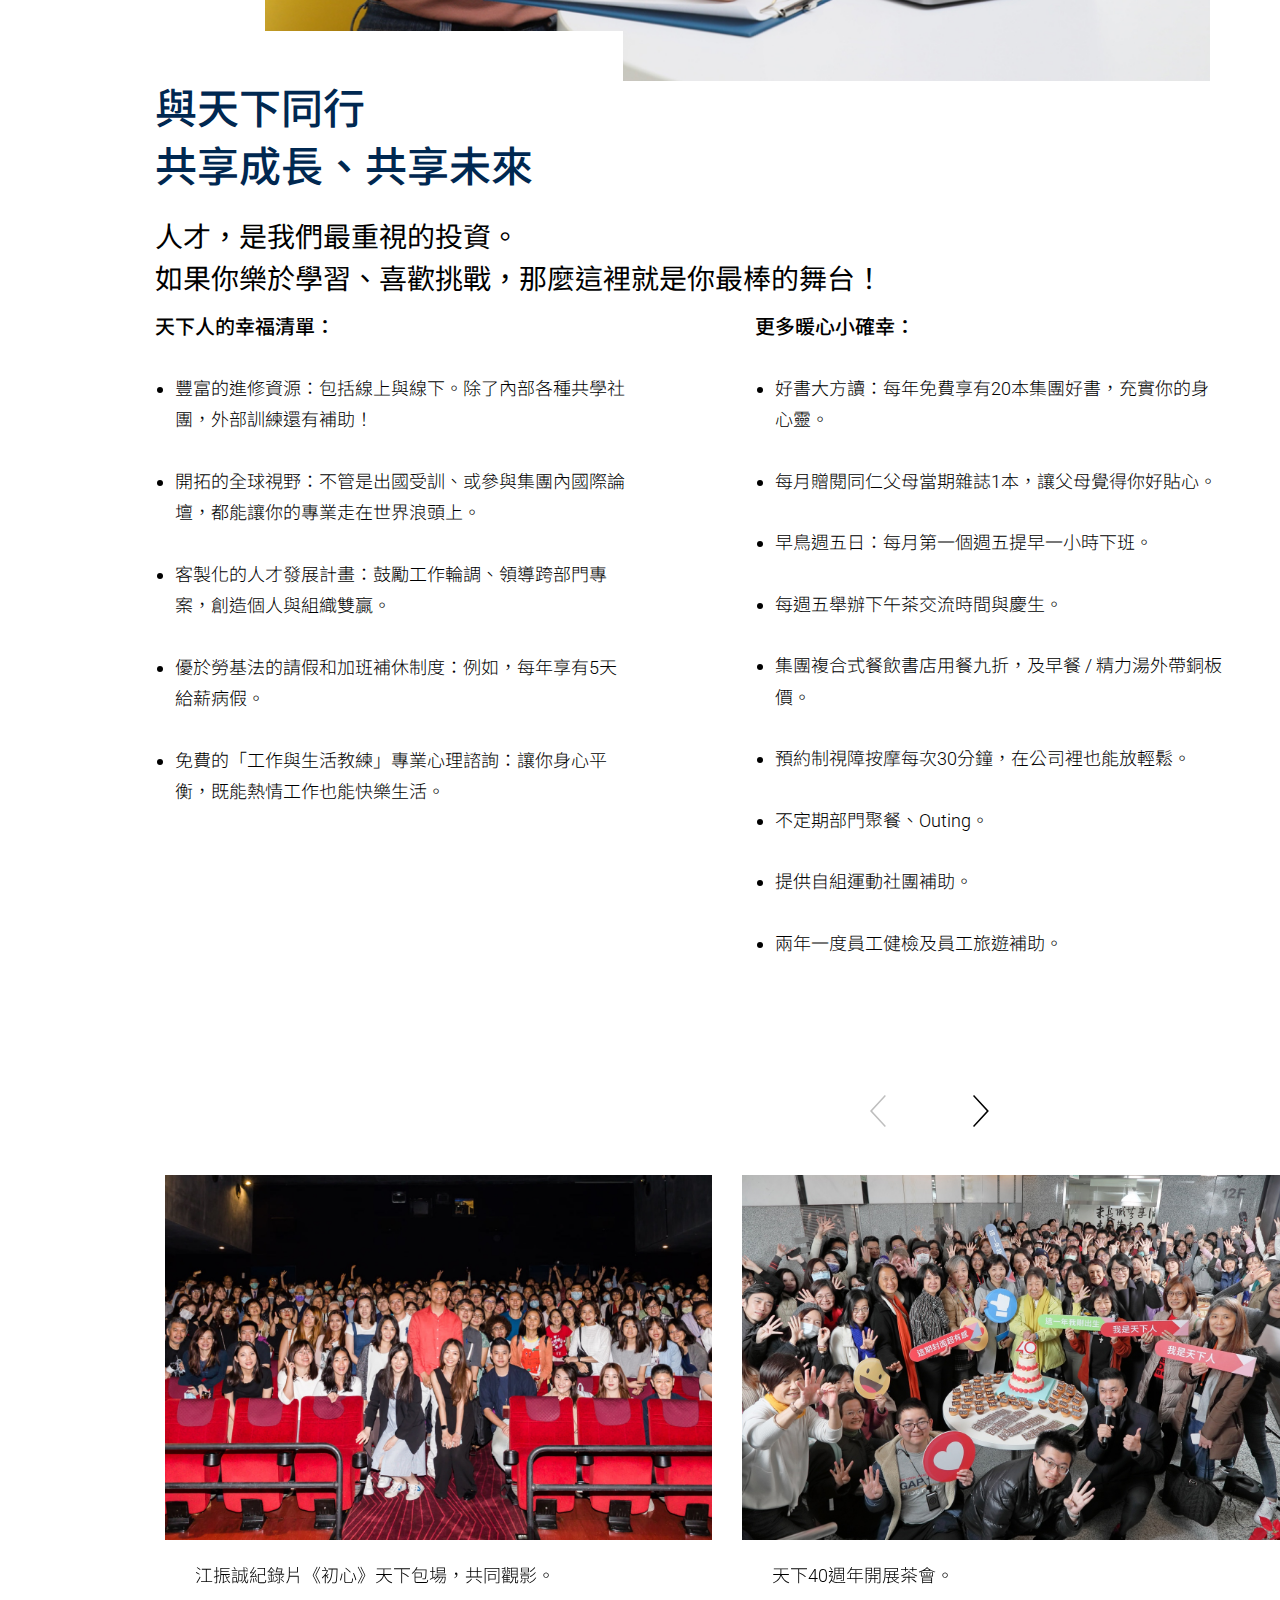
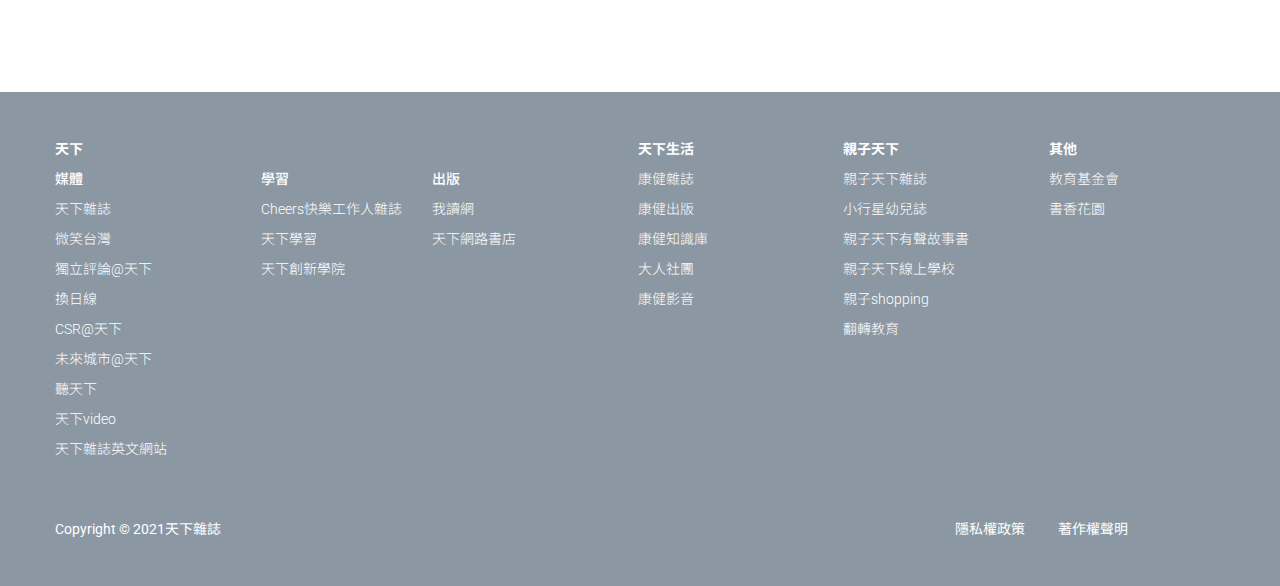
==== commit e1f1a998: "第一次修改part1" ====
--- a/about-us.html
+++ b/about-us.html
@@ -2,74 +2,74 @@
 <html lang='zh-Hant-TW'>
 
 <head>
-  <meta charset='UTF-8'>
-  <title>KEYWORD｜天下雜誌</title>
-  <meta name="description" content="天下雜誌提供KEYWORD重要資訊報導，每日精選財經、國際、管理、教育、經濟學人、評論、時尚、互動圖表、影音等報導，深入解讀世界脈動，掌握前瞻觀念。">
-  <meta name="keywords" content="財經,國際,經濟學人,理財,創新,企業管理,教育">
-  <meta name="google-site-verification" content="syaeHx9C8BQwUlqMH94p4MRkYRkVekLSgdxxCxdyaok"/>
-  <link rel="shortcut icon" href="https://www.cw.com.tw/assets_new/img/favicon.ico" type="image/x-icon"/>
-  <link rel="canonical" href="https://www.cw.com.tw/tag/kw">
-  <meta name="alexaVerifyID" content="vYzPYY_Q0SVO5PTE4WIm1lW7f2g"/>
-  <meta name="csrf-token" content="R9CuynJ3UIINEsNKSj06GAPzdFVJQ4jeWXHYlSAn" />
-  <meta charset="utf-8">
-  <meta property="og:url" content="https://www.cw.com.tw/tag/kw">
-  <meta property="og:title" content="KEYWORD｜天下雜誌">
-  <meta property="og:description" content="天下雜誌提供KEYWORD重要資訊報導，每日精選財經、國際、管理、教育、經濟學人、評論、時尚、互動圖表、影音等報導，深入解讀世界脈動，掌握前瞻觀念。">
-  <meta property="og:image" content="https:/img/fbshare.jpg"/>
-  <meta property="og:image:width" content=""/>
-  <meta property="og:image:height" content="422"/>
-
-  <!--控制手機顯示比例固定+禁止縮放-->
-  <meta name='viewport' content='width=device-width, initial-scale=1.0, minimum-scale=1.0, maximum-scale=1.0, user-scalable=no' />
-  <meta name='format-detection' content='telephone=no'>
-
-
-  <!-- CSS -->
-  <link rel="stylesheet" href="./assets/stylesheets/normalize.css">
-  <link rel="stylesheet" href="./assets/stylesheets/bootstrap-grid.css">
-  <link rel="stylesheet" href="./assets/stylesheets/style.css">
-  <link rel="stylesheet" href="./assets/slick/slick.css">
-  <link rel="stylesheet" href="./assets/slick/slick-theme.css">
-  <link rel="stylesheet" href="./assets/sass/header_footer.css">
-  <link rel="stylesheet" href="./assets/sass/main.css">
-  <link rel="stylesheet" href="./assets/sass/mend.css">
-
-
-  <!-- google font -->  
-  <link href="https://fonts.googleapis.com/css2?family=Noto+Sans+TC:wght@100;300;400;500;700;900&family=Noto+Serif+TC:wght@600&display=swap" rel="stylesheet">
-  <link href="https://fonts.googleapis.com/css2?family=Roboto:wght@100;300;400;500;700&display=swap" rel="stylesheet">
+    <title>關於天下雜誌集團｜人才招募</title>
+    <meta name="description" content="天下雜誌集團是積極向上的媒體集團，我們致力於數位轉型的學習型組織，重視人才的培育與工作、生活平衡，期望尋找價值相同的你，歡迎加入。">
+    <meta name="keywords" content="福利,集團簡介,學習,天下雜誌,康健雜誌,親子天下,Cheers快樂工作人,天下雜誌教育基金會,天下雜誌出版,書香花園">
+    <meta name="google-site-verification" content="syaeHx9C8BQwUlqMH94p4MRkYRkVekLSgdxxCxdyaok"/>
+    <link rel="shortcut icon" href="https://www.cw.com.tw/assets_new/img/favicon.ico" type="image/x-icon"/>
+    <link rel="canonical" href="https://careers.cwg.tw/about-us">
+    <meta name="alexaVerifyID" content="vYzPYY_Q0SVO5PTE4WIm1lW7f2g"/>
+    <meta name="csrf-token" content="R9CuynJ3UIINEsNKSj06GAPzdFVJQ4jeWXHYlSAn" />
+    <meta charset="utf-8">
+    <meta property="og:url" content="https://careers.cwg.tw/about-us">
+    <meta property="og:title" content="關於天下雜誌集團｜人才招募">
+    <meta property="og:description" content="天下雜誌提供KEYWORD重要資訊報導，每日精選財經、國際、管理、教育、經濟學人、評論、時尚、互動圖表、影音等報導，深入解讀世界脈動，掌握前瞻觀念。">
+    <meta property="og:image" content="https://careers.cwg.tw/assets/images/meta/about-us-meta.jpg"/>
+    <meta property="og:image:width" content=""/>
+    <meta property="og:image:height" content="422"/>
+
+    <!--控制手機顯示比例固定+禁止縮放-->
+    <meta name='viewport' content='width=device-width, initial-scale=1.0, minimum-scale=1.0, maximum-scale=1.0, user-scalable=no' />
+    <meta name='format-detection' content='telephone=no'>
+
+    <!-- CSS -->
+    <link rel="stylesheet" href="./assets/stylesheets/normalize.css">
+    <link rel="stylesheet" href="./assets/stylesheets/bootstrap-grid.css">
+    <link rel="stylesheet" href="./assets/stylesheets/style.css">
+    <link rel="stylesheet" href="./assets/slick/slick.css">
+    <link rel="stylesheet" href="./assets/slick/slick-theme.css">
+    <link rel="stylesheet" href="./assets/sass/header_footer.css">
+    <link rel="stylesheet" href="./assets/sass/main.css">
+    <link rel="stylesheet" href="./assets/sass/mend.css">
+
+    <!-- google font -->  
+    <link href="https://fonts.googleapis.com/css2?family=Noto+Sans+TC:wght@100;300;400;500;700;900&family=Noto+Serif+TC:wght@600&display=swap" rel="stylesheet">
+    <link href="https://fonts.googleapis.com/css2?family=Roboto:wght@100;300;400;500;700&display=swap" rel="stylesheet">
   
-  <!-- 結構化資料 -->
-  <script type="application/ld+json">
-    {
-      "@context": "http://schema.org",
-      "@type": "BreadcrumbList",
-      "itemListElement": [
-              {
-          "@type": "ListItem",
-          "position": 1,
-          "item": { "@id": "https://www.cw.com.tw", "name": "首頁" }
-              }        ]
-    }
-  </script>
-  <!-- 結構化資料  end -->
+    <!-- 結構化資料 -->
+    <script type="application/ld+json">
+        {
+        "@context": "http://schema.org",
+        "@type": "BreadcrumbList",
+        "itemListElement": [
+                {
+            "@type": "ListItem",
+            "position": 1,
+            "item": { "@id": "https://careers.cwg.tw"", "name": "首頁" }
+            },              {
+            "@type": "ListItem",
+            "position": 2,
+            "item": { "@id": "https://careers.cwg.tw/about-us"", "name": "關於我們" }
+            }        ]
+        }
+    </script>
+    <!-- 結構化資料  end -->
 
   <!--gtm-->
-  <script>
-    (function(w,d,s,l,i){w[l]=w[l]||[];w[l].push({'gtm.start': new
-  Date().getTime(),event:'gtm.js'});var f=d.getElementsByTagName(s)[0],
-  j=d.createElement(s),dl=l!='dataLayer'?'&l='+l:'';j.async=true;j.src=
-  'https://www.googletagmanager.com/gtm.js?id='+i+dl;f.parentNode.insertBefore(j,f); })
-  (window,document,'script','dataLayer','GTM-TXLD77');
-  </script>
+  <script>(function(w,d,s,l,i){w[l]=w[l]||[];w[l].push({'gtm.start': new
+    Date().getTime(),event:'gtm.js'});var f=d.getElementsByTagName(s)[0],
+    j=d.createElement(s),dl=l!='dataLayer'?'&l='+l:'';j.async=true;j.src=
+    'https://www.googletagmanager.com/gtm.js?
+    id='+i+dl;f.parentNode.insertBefore(j,f); })
+    (window,document,'script','dataLayer','GTM-P6DHQ6H');</script>
   <!--gtm end-->
 
 </head>
 
 <body class="about-us-page">
   <!--gtm-->
-  <noscript><iframe src="https://www.googletagmanager.com/ns.html?id=GTM-TXLD77" height="0" width="0" 
-    style="display:none;visibility:hidden"></iframe></noscript>
+  <noscript><iframe src="https://www.googletagmanager.com/ns.html?id=GTM-TXLD77"
+    height="0" width="0" style="display:none;visibility:hidden"></iframe></noscript>
   <!--gtm end-->
 
   <!-- 共用header -->
@@ -147,7 +147,7 @@
                 </div>
 
             </div>
-            <div class="container">
+            <div class="container box3"> <!-- box3:js偵測左bar高度用 -->
                 <div class="row">
                    
                     <div class="group-block col-12 col-lg-10 offset-lg-1">
@@ -188,7 +188,7 @@
         </section>
         
          <!-- slide 1 -->
-        <div class="slickbox box3"> <!-- box3:js偵測左bar高度用 -->
+        <div class="slickbox"> 
             <div class="slider slickbox--1">
                 <div>
                     <img src="assets/images/web_img_about-us/about-us_slide1.jpg" alt="">
--- a/assets/sass/header_footer.css
+++ b/assets/sass/header_footer.css
@@ -6,7 +6,7 @@
   font-weight: 700;
 }
 
-.join-us-page header nav ul li:nth-child(3) {
+.join-us-page header nav ul li:nth-child(3), .career-page header nav ul li:nth-child(3) {
   font-weight: 700;
 }
 
@@ -30,7 +30,7 @@
   .main_h {
     padding-top: 25px;
     max-height: 64px;
-    padding-top: 20px;
+    padding-top: 18px;
     padding-bottom: 26px;
   }
 }
@@ -45,11 +45,6 @@
 
 .open-nav {
   max-height: 400px !important;
-}
-
-.open-nav .mobile-toggle {
-  transform: rotate(-90deg);
-  -webkit-transform: rotate(-90deg);
 }
 
 .logo {
@@ -143,29 +138,77 @@
   }
 }
 
+/* mixin */
 .mobile-toggle {
   display: none;
-  cursor: pointer;
   font-size: 20px;
   position: absolute;
   right: 30px;
   top: 0;
-  -webkit-transition: all 200ms ease-in;
-  transition: all 200ms ease-in;
+  width: 25px;
+  height: 25px;
+  margin: auto;
+  cursor: pointer;
+  -webkit-transform: rotate(0deg);
+  transform: rotate(0deg);
+  -webkit-transition: 0.3s ease-in-out;
+  transition: 0.3s ease-in-out;
 }
 
 @media only screen and (max-width: 1119px) {
   .mobile-toggle {
-    display: block;
+    display: inline-block;
   }
 }
 
 .mobile-toggle span {
-  width: 20px;
+  display: block;
+  position: absolute;
   height: 1px;
-  margin: 7px auto;
-  background: #000;
-  display: block;
+  width: 100%;
+  background-color: #000;
+  border-radius: 10px;
+  opacity: 1;
+  -webkit-transform: rotate(0deg);
+  transform: rotate(0deg);
+  -webkit-transition: 0.25s ease-in-out;
+  transition: 0.25s ease-in-out;
+}
+
+.mobile-toggle span:nth-child(1) {
+  top: 15%;
+  -webkit-transform-origin: left center;
+  transform-origin: left center;
+}
+
+.mobile-toggle span:nth-child(2) {
+  top: 45%;
+  -webkit-transform-origin: left center;
+  transform-origin: left center;
+}
+
+.mobile-toggle span:nth-child(3) {
+  top: 75%;
+  -webkit-transform-origin: left center;
+  transform-origin: left center;
+}
+
+.mobile-toggle.open-nav span:nth-child(1) {
+  top: 10%;
+  left: 15%;
+  -webkit-transform: rotate(45deg);
+  transform: rotate(45deg);
+}
+
+.mobile-toggle.open-nav span:nth-child(2) {
+  opacity: 0;
+}
+
+.mobile-toggle.open-nav span:nth-child(3) {
+  left: 15%;
+  top: 80%;
+  -webkit-transform: rotate(-45deg);
+  transform: rotate(-45deg);
 }
 
 * {
@@ -188,7 +231,6 @@
 h1 {
   font-size: 30px;
   line-height: 1.8;
-  text-transform: uppercase;
 }
 
 p {
@@ -330,6 +372,12 @@
   margin-top: 30px;
 }
 
+@media only screen and (max-width: 1119px) {
+  .main-footer .s-title {
+    margin-top: 35px;
+  }
+}
+
 .main-footer ul {
   margin: 0 auto;
 }
--- a/assets/sass/main.css
+++ b/assets/sass/main.css
@@ -10,7 +10,7 @@
   padding-top: 95px;
 }
 
-@media only screen and (max-width: 767px) {
+@media only screen and (max-width: 1120px) {
   body {
     padding-top: 64px;
   }
@@ -20,7 +20,7 @@
   padding: 100px 0;
 }
 
-@media only screen and (max-width: 767px) {
+@media only screen and (max-width: 768px) {
   section {
     padding: 60px 0;
   }
@@ -52,7 +52,7 @@
   color: #002851;
 }
 
-@media only screen and (max-width: 767px) {
+@media only screen and (max-width: 768px) {
   h1 {
     font-size: 26px;
     margin-bottom: 15px;
@@ -66,7 +66,7 @@
   margin-top: 0;
 }
 
-@media only screen and (max-width: 767px) {
+@media only screen and (max-width: 768px) {
   h2 {
     font-size: 23px;
   }
@@ -80,7 +80,7 @@
   margin-top: 0;
 }
 
-@media only screen and (max-width: 767px) {
+@media only screen and (max-width: 768px) {
   h3 {
     font-size: 18px;
   }
@@ -100,7 +100,7 @@
   position: absolute;
 }
 
-@media only screen and (max-width: 767px) {
+@media only screen and (max-width: 768px) {
   .slogan {
     height: 90px;
   }
@@ -111,7 +111,7 @@
   bottom: 30px;
 }
 
-@media only screen and (max-width: 767px) {
+@media only screen and (max-width: 768px) {
   .slogan.slogan-125 {
     height: 70px;
     left: 0;
@@ -122,7 +122,7 @@
   height: 164px;
 }
 
-@media only screen and (max-width: 767px) {
+@media only screen and (max-width: 768px) {
   .slogan.slogan-164 {
     height: 95px;
   }
@@ -151,6 +151,10 @@
   z-index: 1;
 }
 
+.more-btn a {
+  color: #000;
+}
+
 .more-btn::after {
   position: absolute;
   content: "";
@@ -164,7 +168,7 @@
   transition: all 0.3s ease;
 }
 
-.more-btn:hover {
+.more-btn:hover a {
   color: #fff;
 }
 
@@ -179,18 +183,18 @@
 }
 
 .index-op {
-  background-image: url(../images/web_img_index/index_op_1440-685kb.jpg);
+  background-image: url(../images/web_img_index/index_op_1920-486kb.jpg);
   background-position: center;
   background-size: cover;
   background-repeat: no-repeat;
-  height: calc(100vh - 95px);
+  height: 780px;
   position: relative;
 }
 
-@media only screen and (max-width: 767px) {
+@media only screen and (max-width: 768px) {
   .index-op {
-    height: calc(100vh - 64px);
-    background-image: url(../images/web_img_index/index_op-mb.jpg);
+    height: 550px;
+    background-image: url(../images/web_img_index/index_op_mb1650.jpg);
     background-size: cover;
   }
 }
@@ -202,10 +206,10 @@
   margin: 43px auto 0;
 }
 
-@media only screen and (max-width: 767px) {
+@media only screen and (max-width: 768px) {
   .index-op .slogan-op {
     width: 135px;
-    margin-top: 25px;
+    margin-top: 60px;
   }
 }
 
@@ -219,9 +223,9 @@
   text-align: center;
 }
 
-@media only screen and (max-width: 767px) {
+@media only screen and (max-width: 768px) {
   .index-op .join-btn {
-    padding: 15px;
+    padding: 14px;
   }
 }
 
@@ -244,7 +248,7 @@
   transition: transform 0.3s ease-out, -webkit-transform 0.3s ease-out;
 }
 
-@media only screen and (max-width: 767px) {
+@media only screen and (max-width: 768px) {
   .index-op .join-btn a .icon-icon_arrow {
     margin-right: 10px;
   }
@@ -267,7 +271,7 @@
   text-align: center;
 }
 
-@media only screen and (max-width: 767px) {
+@media only screen and (max-width: 768px) {
   .foreword-block {
     margin-bottom: 40px;
   }
@@ -301,7 +305,7 @@
   color: #fff;
 }
 
-@media only screen and (max-width: 767px) {
+@media only screen and (max-width: 768px) {
   .grid-container .item h1 {
     font-size: 32px;
   }
@@ -332,7 +336,7 @@
           transform: scale(1.05);
 }
 
-@media only screen and (max-width: 767px) {
+@media only screen and (max-width: 768px) {
   .grid-container .item1 {
     -ms-grid-column: 1;
     -ms-grid-column-span: 12;
@@ -358,7 +362,7 @@
   transition: all 1s;
 }
 
-@media only screen and (max-width: 767px) {
+@media only screen and (max-width: 768px) {
   .grid-container .item2 .article-img-holder {
     background-position-y: -30px;
   }
@@ -369,7 +373,7 @@
           transform: scale(1.05);
 }
 
-@media only screen and (max-width: 767px) {
+@media only screen and (max-width: 768px) {
   .grid-container .item2 {
     -ms-grid-column: 1;
     -ms-grid-column-span: 12;
@@ -395,7 +399,7 @@
   transition: all 1s;
 }
 
-@media only screen and (max-width: 767px) {
+@media only screen and (max-width: 768px) {
   .grid-container .item3 .article-img-holder {
     background-position-x: -50px;
   }
@@ -406,7 +410,7 @@
           transform: scale(1.05);
 }
 
-@media only screen and (max-width: 767px) {
+@media only screen and (max-width: 768px) {
   .grid-container .item3 {
     -ms-grid-column: 1;
     -ms-grid-column-span: 12;
@@ -437,7 +441,7 @@
           transform: scale(1.05);
 }
 
-@media only screen and (max-width: 767px) {
+@media only screen and (max-width: 768px) {
   .grid-container .item4 {
     -ms-grid-column: 1;
     -ms-grid-column-span: 12;
@@ -468,7 +472,7 @@
           transform: scale(1.05);
 }
 
-@media only screen and (max-width: 767px) {
+@media only screen and (max-width: 768px) {
   .grid-container .item5 {
     -ms-grid-column: 1;
     -ms-grid-column-span: 12;
@@ -499,7 +503,7 @@
           transform: scale(1.05);
 }
 
-@media only screen and (max-width: 767px) {
+@media only screen and (max-width: 768px) {
   .grid-container .item6 {
     -ms-grid-column: 1;
     -ms-grid-column-span: 12;
@@ -530,7 +534,7 @@
           transform: scale(1.05);
 }
 
-@media only screen and (max-width: 767px) {
+@media only screen and (max-width: 768px) {
   .grid-container .item7 {
     -ms-grid-column: 1;
     -ms-grid-column-span: 12;
@@ -561,7 +565,7 @@
           transform: scale(1.05);
 }
 
-@media only screen and (max-width: 767px) {
+@media only screen and (max-width: 768px) {
   .grid-container .item8 {
     -ms-grid-column: 1;
     -ms-grid-column-span: 12;
@@ -578,10 +582,14 @@
   width: 100%;
 }
 
-@media only screen and (max-width: 767px) {
+@media only screen and (max-width: 768px) {
   .grid-container .article-text {
     top: 60px;
   }
+}
+
+.grid-container .article-text p {
+  font-weight: 400;
 }
 
 .grid-container .article-img-holder {
@@ -589,7 +597,7 @@
   height: 320px;
 }
 
-@media only screen and (max-width: 767px) {
+@media only screen and (max-width: 768px) {
   .grid-container .article-img-holder {
     height: 175px;
   }
@@ -600,14 +608,14 @@
   margin: 0 40px;
 }
 
-@media only screen and (max-width: 767px) {
+@media only screen and (max-width: 768px) {
   .contact-text {
     margin-bottom: 15px;
     margin-top: 15px;
   }
 }
 
-@media only screen and (max-width: 767px) {
+@media only screen and (max-width: 768px) {
   .contact-text span {
     display: block;
   }
@@ -617,7 +625,7 @@
   margin-right: 20px;
 }
 
-@media only screen and (max-width: 767px) {
+@media only screen and (max-width: 768px) {
   .contact-text .text-front {
     margin: 0 auto;
   }
@@ -627,7 +635,7 @@
   margin: 50px auto 0;
 }
 
-@media only screen and (max-width: 767px) {
+@media only screen and (max-width: 768px) {
   .logo-group {
     margin-top: 20px;
   }
@@ -639,7 +647,7 @@
   margin: 0 48px;
 }
 
-@media only screen and (max-width: 767px) {
+@media only screen and (max-width: 768px) {
   .logo-group a {
     display: block;
     margin: 0 0 40px;
@@ -654,7 +662,7 @@
   height: 30px;
 }
 
-@media only screen and (max-width: 767px) {
+@media only screen and (max-width: 768px) {
   .logo-group img {
     height: auto;
     width: 110px;
@@ -669,7 +677,7 @@
   position: relative;
 }
 
-@media only screen and (max-width: 767px) {
+@media only screen and (max-width: 768px) {
   .about-op {
     height: 450px;
     background-image: url(../images/web_img_about-us/about-us_kv-mb.jpg);
@@ -682,7 +690,7 @@
   margin-bottom: 40px;
 }
 
-@media only screen and (max-width: 767px) {
+@media only screen and (max-width: 768px) {
   .about-us-page h1 {
     margin-bottom: 20px;
   }
@@ -692,7 +700,7 @@
   margin-bottom: 80px;
 }
 
-@media only screen and (max-width: 767px) {
+@media only screen and (max-width: 768px) {
   .about-us-page h2 {
     margin-bottom: 60px;
   }
@@ -748,7 +756,7 @@
   transition: .3s;
 }
 
-@media only screen and (max-width: 767px) {
+@media only screen and (max-width: 768px) {
   .navbar ul {
     width: 100%;
     bottom: 0;
@@ -783,13 +791,6 @@
 
 .group-block {
   margin-top: 0;
-  margin-bottom: 50px;
-}
-
-@media only screen and (max-width: 767px) {
-  .group-block {
-    margin-bottom: 0;
-  }
 }
 
 .group-class {
@@ -811,7 +812,7 @@
   font-weight: 300;
 }
 
-@media only screen and (max-width: 767px) {
+@media only screen and (max-width: 768px) {
   .group-class li span {
     padding: 0;
     display: block;
@@ -843,19 +844,19 @@
   margin-bottom: 0;
 }
 
-@media only screen and (max-width: 767px) {
+@media only screen and (max-width: 768px) {
   .about-us-page .s2 h3 {
     margin-bottom: 20px;
   }
 }
 
-@media only screen and (max-width: 767px) {
+@media only screen and (max-width: 768px) {
   .about-us-page .s2 .inner-h3 {
     margin-top: 24px;
   }
 }
 
-@media only screen and (max-width: 767px) {
+@media only screen and (max-width: 768px) {
   .about-us-page .group-title-container {
     padding: 0;
   }
@@ -876,7 +877,7 @@
   padding-right: 90px;
 }
 
-@media only screen and (max-width: 767px) {
+@media only screen and (max-width: 768px) {
   .about-us-page .inner {
     position: inherit;
     top: 0;
@@ -895,7 +896,7 @@
   margin-bottom: 10px;
 }
 
-@media only screen and (max-width: 767px) {
+@media only screen and (max-width: 768px) {
   .about-us-page .inner-h2 {
     margin-top: 20px;
     margin-bottom: 40px;
@@ -910,8 +911,9 @@
   padding-bottom: 65px;
 }
 
-@media only screen and (max-width: 767px) {
+@media only screen and (max-width: 768px) {
   .career-page section.s1 {
+    padding-top: 80px;
     padding-bottom: 40px;
   }
 }
@@ -920,7 +922,7 @@
   padding-bottom: 65px;
 }
 
-@media only screen and (max-width: 767px) {
+@media only screen and (max-width: 768px) {
   .career-page section.s2 {
     padding-bottom: 40px;
   }
@@ -932,7 +934,7 @@
   position: relative;
 }
 
-@media only screen and (max-width: 767px) {
+@media only screen and (max-width: 768px) {
   .career-page .career-op {
     height: 450px;
   }
@@ -949,7 +951,7 @@
   border-left: 100vw solid transparent;
 }
 
-@media only screen and (max-width: 767px) {
+@media only screen and (max-width: 768px) {
   .career-page .career-op::after {
     border-bottom: 18px solid #f1f1f1;
   }
@@ -959,13 +961,13 @@
   bottom: 90px;
 }
 
-@media only screen and (max-width: 767px) {
+@media only screen and (max-width: 768px) {
   .career-page .career-op .slogan {
     bottom: 50px;
   }
 }
 
-@media only screen and (max-width: 767px) {
+@media only screen and (max-width: 768px) {
   .career-page .career-op .container {
     padding: 0;
   }
@@ -975,7 +977,7 @@
   padding-top: 60px;
 }
 
-@media only screen and (max-width: 767px) {
+@media only screen and (max-width: 768px) {
   .career-page .preface {
     padding-top: 30px;
   }
@@ -988,7 +990,7 @@
      object-fit: cover;
 }
 
-@media only screen and (max-width: 767px) {
+@media only screen and (max-width: 768px) {
   .career-page .career-img img {
     width: 100%;
     height: 390px;
@@ -1005,7 +1007,7 @@
   top: -45px;
 }
 
-@media only screen and (max-width: 767px) {
+@media only screen and (max-width: 768px) {
   .career-page .career-container {
     top: -20px;
   }
@@ -1024,7 +1026,7 @@
           clip-path: polygon(100% 0, 0% 100%, 100% 100%);
 }
 
-@media only screen and (max-width: 767px) {
+@media only screen and (max-width: 768px) {
   .career-page .career-container::after {
     height: 15px;
     top: -14px;
@@ -1046,14 +1048,14 @@
   margin-bottom: 60px;
 }
 
-@media only screen and (max-width: 767px) {
+@media only screen and (max-width: 768px) {
   .career-page .group-block {
     margin-top: 30px;
     margin-bottom: 40px;
   }
 }
 
-@media only screen and (max-width: 767px) {
+@media only screen and (max-width: 768px) {
   .career-page .group-block h3.career-title {
     margin-bottom: 20px;
   }
@@ -1067,13 +1069,13 @@
   margin-top: 100px;
 }
 
-@media only screen and (max-width: 767px) {
+@media only screen and (max-width: 768px) {
   .career-page .h1-margin {
     margin-top: 80px;
   }
 }
 
-@media only screen and (max-width: 767px) {
+@media only screen and (max-width: 768px) {
   .career-page .s-spacing {
     padding: 0;
   }
@@ -1088,7 +1090,7 @@
      object-fit: cover;
 }
 
-@media only screen and (max-width: 767px) {
+@media only screen and (max-width: 768px) {
   .career-page .s-spacing img {
     height: 150px;
   }
@@ -1098,7 +1100,7 @@
   margin-bottom: 40px;
 }
 
-@media only screen and (max-width: 767px) {
+@media only screen and (max-width: 768px) {
   .career-page .s-join h1 {
     margin-bottom: 20px;
   }
@@ -1146,7 +1148,7 @@
   transition: transform 0.3s ease-out, -webkit-transform 0.3s ease-out;
 }
 
-@media only screen and (max-width: 767px) {
+@media only screen and (max-width: 768px) {
   .career-page .s-join .join-btn a .icon-icon_arrow {
     margin-right: 10px;
   }
@@ -1164,7 +1166,7 @@
   background-size: cover;
 }
 
-@media only screen and (max-width: 767px) {
+@media only screen and (max-width: 768px) {
   .career-page.career-page-reporters .career-op {
     background: center center url(../images/web_img_career/reporters_kv-mb.jpg);
     background-size: cover;
@@ -1176,7 +1178,7 @@
   background-size: cover;
 }
 
-@media only screen and (max-width: 767px) {
+@media only screen and (max-width: 768px) {
   .career-page.career-page-support .career-op {
     background: center center url(../images/web_img_career/support-and-operation_kv-mb.jpg);
     background-size: cover;
@@ -1188,7 +1190,7 @@
   background-size: cover;
 }
 
-@media only screen and (max-width: 767px) {
+@media only screen and (max-width: 768px) {
   .career-page.career-page-data .career-op {
     background: center center url(../images/web_img_career/data_kv-mb.jpg);
     background-size: cover;
@@ -1204,7 +1206,7 @@
   background-size: cover;
 }
 
-@media only screen and (max-width: 767px) {
+@media only screen and (max-width: 768px) {
   .career-page.career-page-digital .career-op {
     background: center center url(../images/web_img_career/digital-product_kv-mb.jpg);
     background-size: cover;
@@ -1220,7 +1222,7 @@
   background-size: cover;
 }
 
-@media only screen and (max-width: 767px) {
+@media only screen and (max-width: 768px) {
   .career-page.career-page-content .career-op {
     background: center center url(../images/web_img_career/content-product_kv-mb.jpg);
     background-size: cover;
@@ -1236,7 +1238,7 @@
   background-size: cover;
 }
 
-@media only screen and (max-width: 767px) {
+@media only screen and (max-width: 768px) {
   .career-page.career-page-sales .career-op {
     background: center center url(../images/web_img_career/sales_kv-mb.jpg);
     background-size: cover;
@@ -1252,7 +1254,7 @@
   background-size: cover;
 }
 
-@media only screen and (max-width: 767px) {
+@media only screen and (max-width: 768px) {
   .career-page.career-page-marketing .career-op {
     background: center center url(../images/web_img_career/marketing_kv-mb.jpg);
     background-size: cover;
@@ -1268,7 +1270,7 @@
   background-size: cover;
 }
 
-@media only screen and (max-width: 767px) {
+@media only screen and (max-width: 768px) {
   .career-page.career-page-engineering .career-op {
     background: center center url(../images/web_img_career/engineering_kv-mb.jpg);
     background-size: cover;
--- a/assets/sass/mend.css
+++ b/assets/sass/mend.css
@@ -1,3 +1,4 @@
+@charset "UTF-8";
 .slickbox {
   margin: 0px auto;
 }
@@ -11,7 +12,7 @@
   padding: 0 15px;
 }
 
-@media only screen and (max-width: 767px) {
+@media only screen and (max-width: 768px) {
   .slickbox .slickbox--1 .slick-slide {
     padding: 0 6px;
   }
@@ -21,7 +22,7 @@
   top: -80px;
 }
 
-@media only screen and (max-width: 767px) {
+@media only screen and (max-width: 768px) {
   .slickbox .slickbox--1 .slick-prev, .slickbox .slickbox--1 .slick-next {
     top: -56px;
   }
@@ -35,7 +36,7 @@
   color: black;
 }
 
-@media only screen and (max-width: 767px) {
+@media only screen and (max-width: 768px) {
   .slickbox .slickbox--1 .slick-prev {
     left: inherit;
     right: 128px;
@@ -50,7 +51,7 @@
   color: black;
 }
 
-@media only screen and (max-width: 767px) {
+@media only screen and (max-width: 768px) {
   .slickbox .slickbox--1 .slick-next {
     left: inherit;
     right: 30px;
@@ -62,7 +63,7 @@
   margin-top: 20px;
 }
 
-@media only screen and (max-width: 767px) {
+@media only screen and (max-width: 768px) {
   .slickbox .slickbox--1 p {
     margin-top: 15px;
   }
@@ -72,7 +73,7 @@
   padding: 0 42px;
 }
 
-@media only screen and (max-width: 767px) {
+@media only screen and (max-width: 768px) {
   .slickbox .slickbox--2 .slick-slide {
     padding: 0;
   }
@@ -82,7 +83,7 @@
   top: -80px;
 }
 
-@media only screen and (max-width: 767px) {
+@media only screen and (max-width: 768px) {
   .slickbox .slickbox--2 .slick-prev, .slickbox .slickbox--2 .slick-next {
     top: -56px;
   }
@@ -96,7 +97,7 @@
   color: black;
 }
 
-@media only screen and (max-width: 767px) {
+@media only screen and (max-width: 768px) {
   .slickbox .slickbox--2 .slick-prev {
     left: inherit;
     right: 100px;
@@ -111,7 +112,7 @@
   color: black;
 }
 
-@media only screen and (max-width: 767px) {
+@media only screen and (max-width: 768px) {
   .slickbox .slickbox--2 .slick-next {
     left: inherit;
     right: 0;
@@ -122,7 +123,7 @@
   margin-bottom: 25px;
 }
 
-@media only screen and (max-width: 767px) {
+@media only screen and (max-width: 768px) {
   .slickbox .slickbox--2 h2 {
     margin-bottom: 10px;
   }
@@ -136,7 +137,7 @@
   left: 20px;
 }
 
-@media only screen and (max-width: 767px) {
+@media only screen and (max-width: 768px) {
   .slickbox .slickbox--2 .text-card {
     bottom: 0;
     left: 0;
@@ -151,7 +152,7 @@
   padding-bottom: 100px;
 }
 
-@media only screen and (max-width: 767px) {
+@media only screen and (max-width: 768px) {
   .card-wrap {
     padding-bottom: 60px;
   }
@@ -161,7 +162,7 @@
   margin-bottom: 40px;
 }
 
-@media only screen and (max-width: 767px) {
+@media only screen and (max-width: 768px) {
   .card-wrap h1 {
     margin-bottom: 20px;
   }
@@ -171,9 +172,113 @@
   margin-top: 80px;
 }
 
-@media only screen and (max-width: 767px) {
+@media only screen and (max-width: 768px) {
   .slide-wrap {
     margin-top: 60px;
   }
 }
+
+.card-link {
+  color: #000;
+  /* item1:記者 */
+  /* item2:內容製作 */
+  /* item3:行銷 */
+  /* item4:業務 */
+  /* item5:數位產品 */
+  /* item6:數據工程 */
+  /* item7:資訊工程 */
+  /* item8:維運管理 */
+}
+
+.card-link .item {
+  position: relative;
+  overflow: hidden;
+}
+
+.card-link .item .career-img-holder {
+  height: 225px;
+}
+
+.card-link .item1 .career-img-holder {
+  background: url(../images/img_teams-related/img_teams-related_reporters.jpg);
+  background-position: center;
+  background-size: cover;
+  background-repeat: no-repeat;
+  -webkit-transition: all 1s;
+  transition: all 1s;
+}
+
+.card-link .item2 .career-img-holder {
+  background: url(../images/img_teams-related/img_teams-related_content-product.jpg);
+  background-position: center;
+  background-size: cover;
+  background-repeat: no-repeat;
+  -webkit-transition: all 1s;
+  transition: all 1s;
+}
+
+.card-link .item3 .career-img-holder {
+  background: url(../images/img_teams-related/img_teams-related_marketing.jpg);
+  background-position: center;
+  background-size: cover;
+  background-repeat: no-repeat;
+  -webkit-transition: all 1s;
+  transition: all 1s;
+}
+
+.card-link .item4 .career-img-holder {
+  background: url(../images/img_teams-related/img_teams-related_sales.jpg);
+  background-position: center;
+  background-size: cover;
+  background-repeat: no-repeat;
+  -webkit-transition: all 1s;
+  transition: all 1s;
+}
+
+.card-link .item5 .career-img-holder {
+  background: url(../images/img_teams-related/img_teams-related_digital-product.jpg);
+  background-position: center;
+  background-size: cover;
+  background-repeat: no-repeat;
+  -webkit-transition: all 1s;
+  transition: all 1s;
+}
+
+.card-link .item6 .career-img-holder {
+  background: url(../images/img_teams-related/img_teams-related_data.jpg);
+  background-position: center;
+  background-size: cover;
+  background-repeat: no-repeat;
+  -webkit-transition: all 1s;
+  transition: all 1s;
+}
+
+.card-link .item7 .career-img-holder {
+  background: url(../images/img_teams-related/img_teams-related_engineering.jpg);
+  background-position: center;
+  background-size: cover;
+  background-repeat: no-repeat;
+  -webkit-transition: all 1s;
+  transition: all 1s;
+}
+
+.card-link .item8 .career-img-holder {
+  background: url(../images/img_teams-related/img_teams-related_support-and-operation.jpg);
+  background-position: center;
+  background-size: cover;
+  background-repeat: no-repeat;
+  -webkit-transition: all 1s;
+  transition: all 1s;
+}
+
+.card-link:hover .career-img-holder {
+  -webkit-transform: scale(1.05);
+          transform: scale(1.05);
+}
+
+@media only screen and (max-width: 768px) {
+  .card-link .item .career-img-holder {
+    height: 177px;
+  }
+}
 /*# sourceMappingURL=mend.css.map */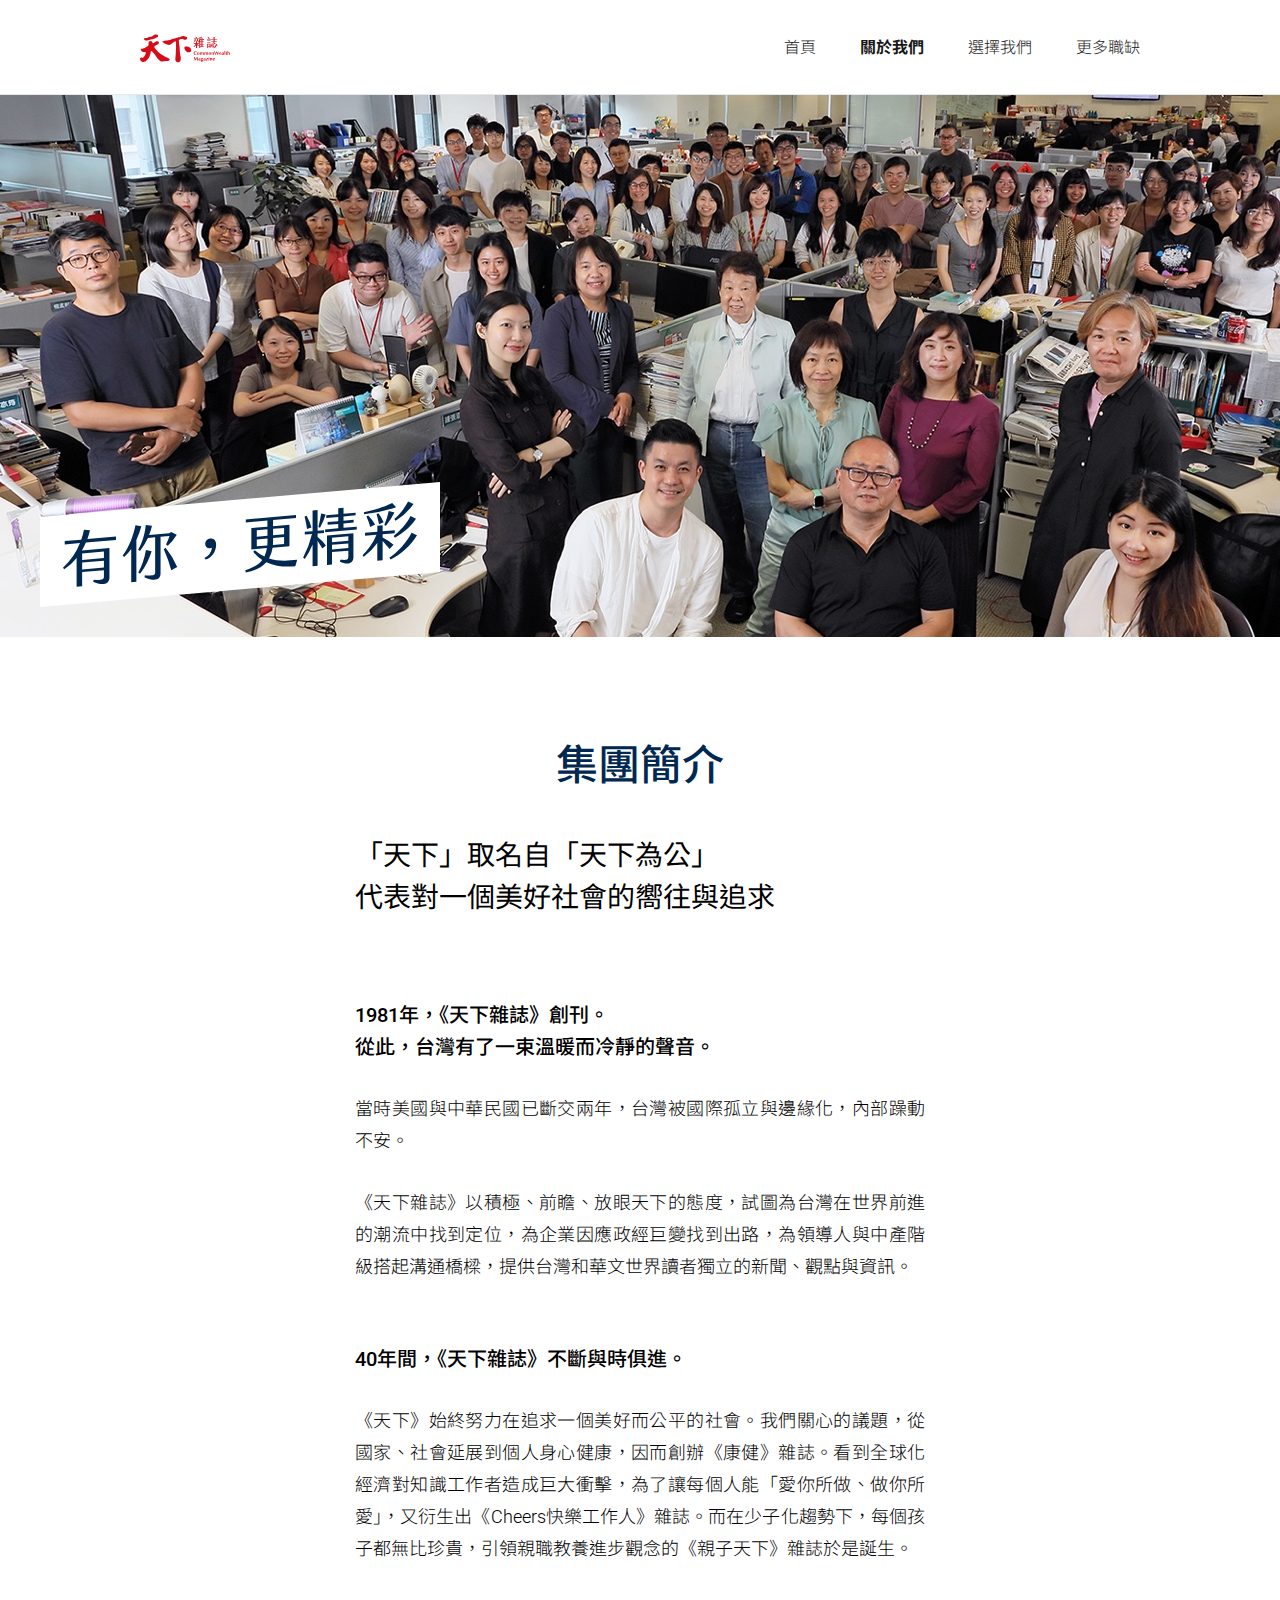
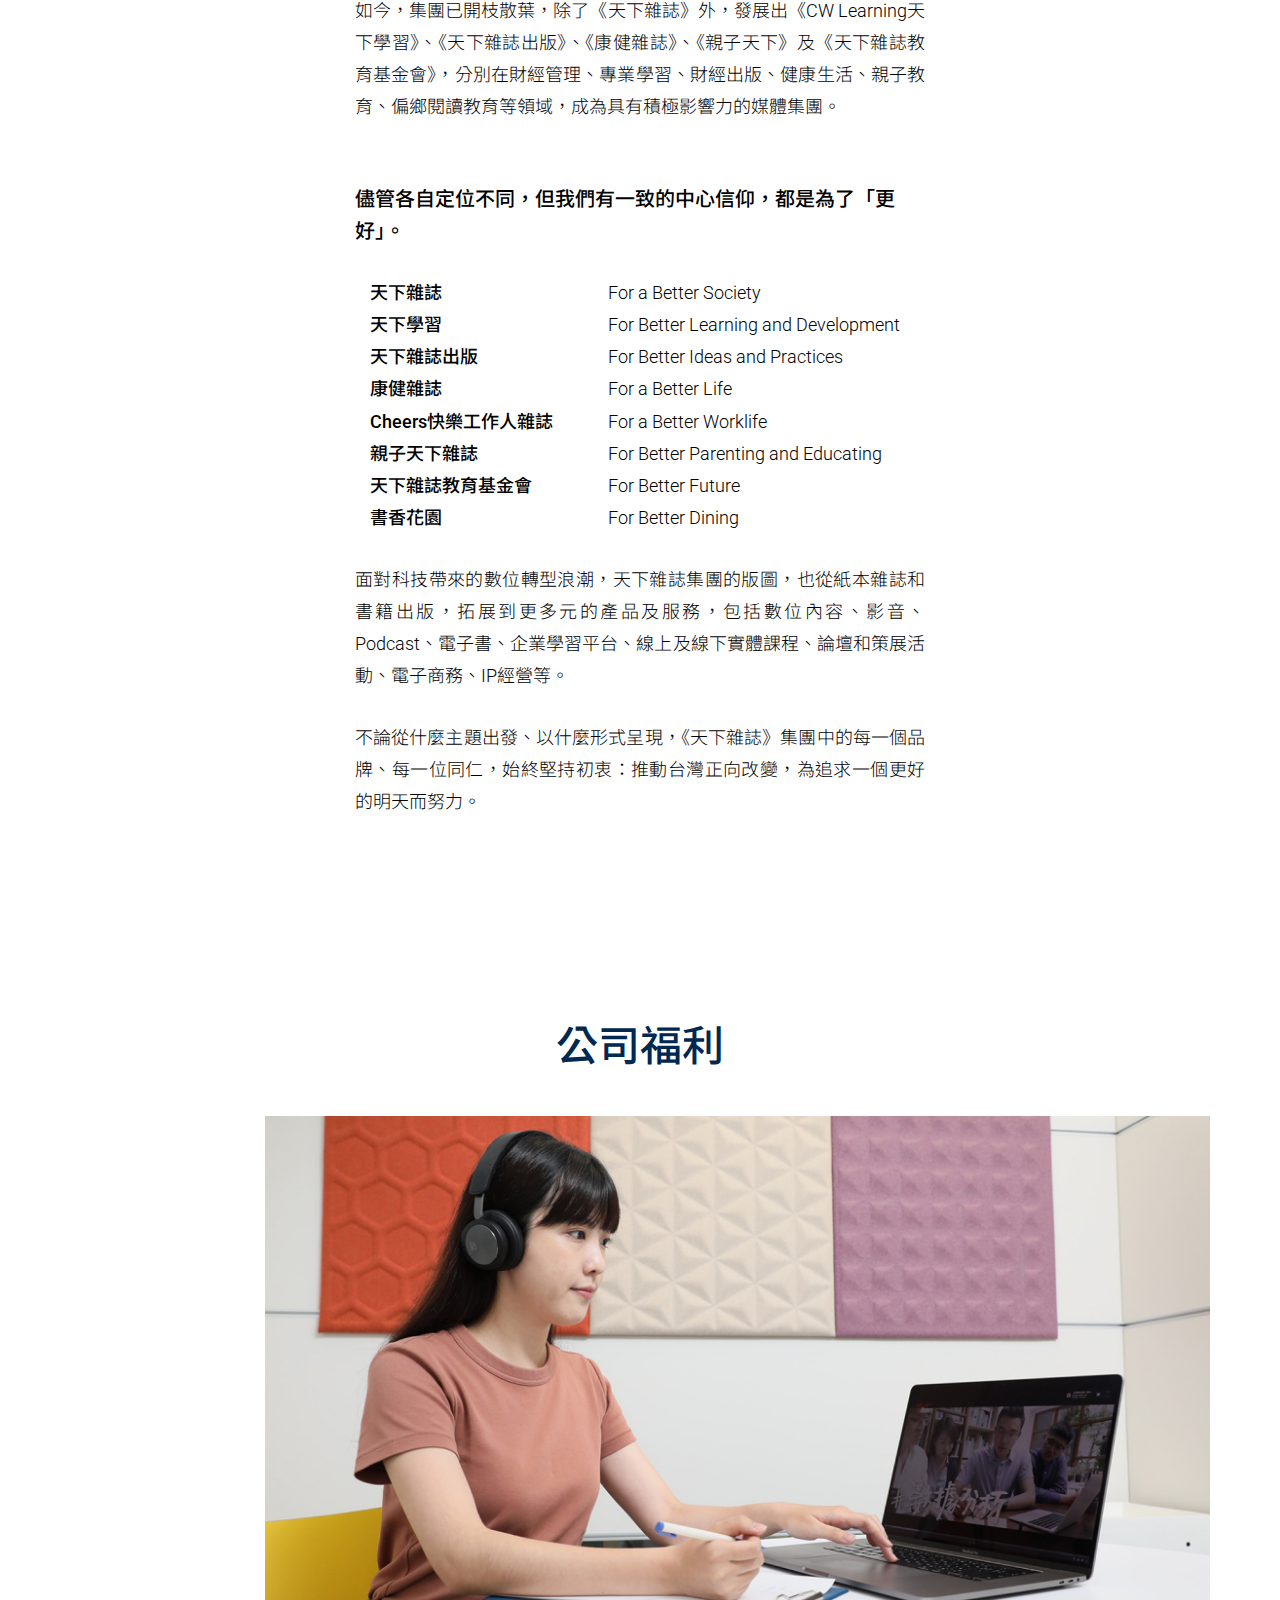
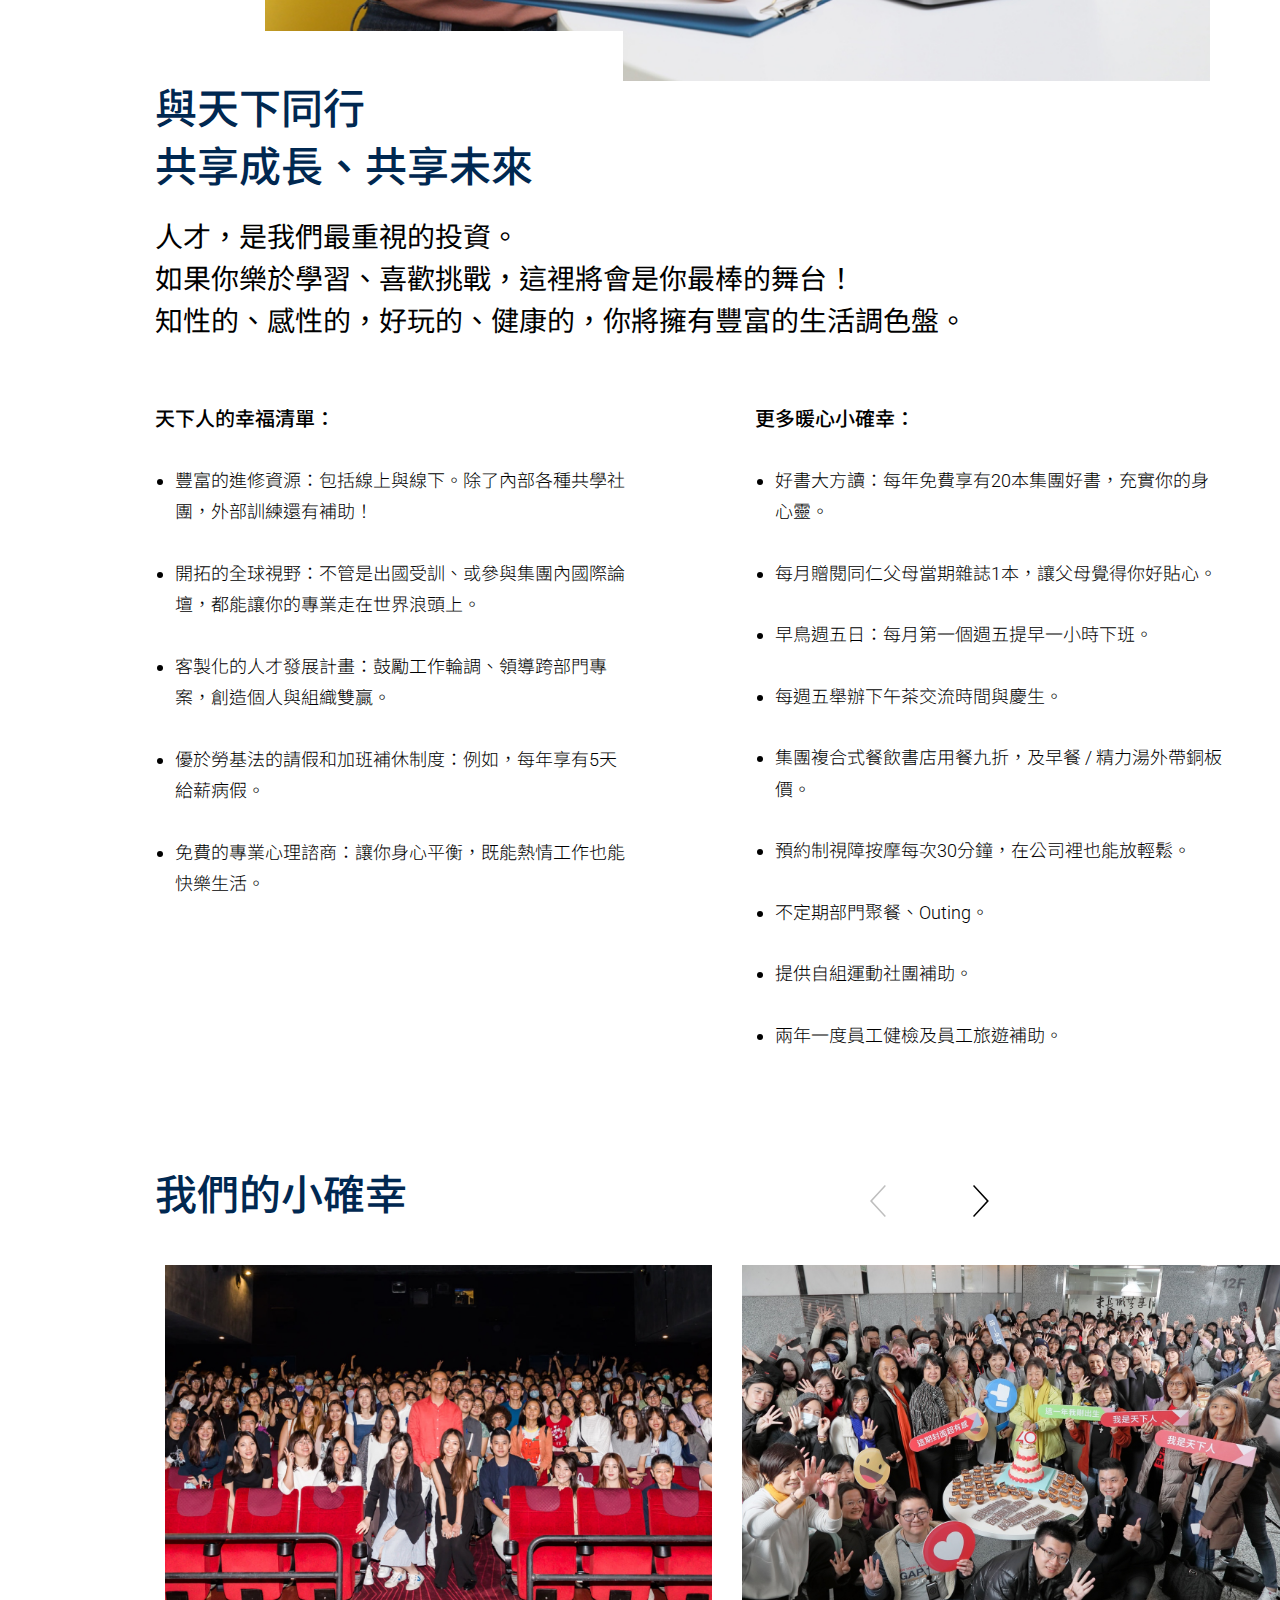
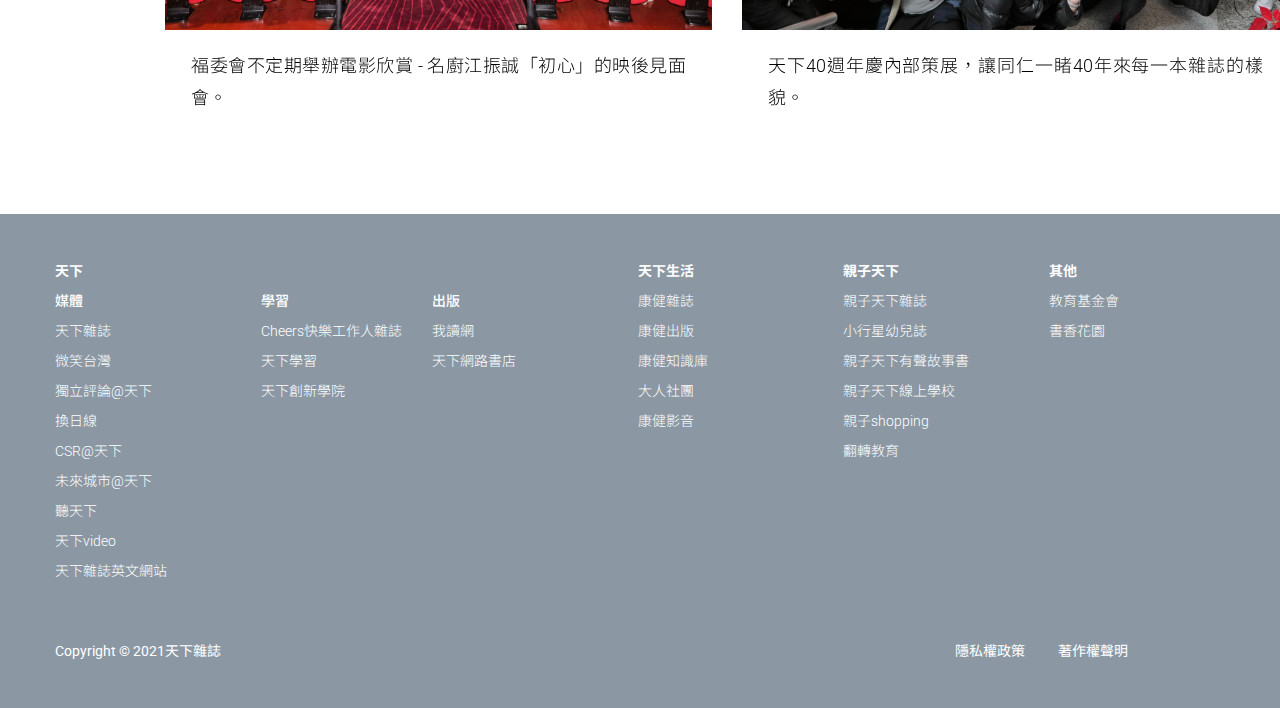
==== commit 7359aca6: "第一次修改v1" ====
--- a/about-us.html
+++ b/about-us.html
@@ -59,8 +59,7 @@
   <script>(function(w,d,s,l,i){w[l]=w[l]||[];w[l].push({'gtm.start': new
     Date().getTime(),event:'gtm.js'});var f=d.getElementsByTagName(s)[0],
     j=d.createElement(s),dl=l!='dataLayer'?'&l='+l:'';j.async=true;j.src=
-    'https://www.googletagmanager.com/gtm.js?
-    id='+i+dl;f.parentNode.insertBefore(j,f); })
+    'https://www.googletagmanager.com/gtm.js?id='+i+dl;f.parentNode.insertBefore(j,f); })
     (window,document,'script','dataLayer','GTM-P6DHQ6H');</script>
   <!--gtm end-->
 
@@ -147,7 +146,7 @@
                 </div>
 
             </div>
-            <div class="container box3"> <!-- box3:js偵測左bar高度用 -->
+            <div class="container"> 
                 <div class="row">
                    
                     <div class="group-block col-12 col-lg-10 offset-lg-1">
@@ -157,16 +156,17 @@
                         </div>
                         
                         <h2 class="inner-h2">人才，是我們最重視的投資。<br/>
-                             如果你樂於學習、喜歡挑戰，那麼這裡就是你最棒的舞台！</h2>  
+                            如果你樂於學習、喜歡挑戰，這裡將會是你最棒的舞台！<br/>
+                            知性的、感性的，好玩的、健康的，你將擁有豐富的生活調色盤。</h2>  
                     </div>
-                    <div class="col-12 col-lg-5 offset-lg-1">
+                    <div class="col-12 col-lg-5 offset-lg-1 box3"><!-- box3:js偵測左bar高度用 -->
                         <h3>天下人的幸福清單：</h3>
                         <ul>
                             <li>豐富的進修資源：包括線上與線下。除了內部各種共學社團，外部訓練還有補助！</li>
                             <li>開拓的全球視野：不管是出國受訓、或參與集團內國際論壇，都能讓你的專業走在世界浪頭上。</li>
                             <li>客製化的人才發展計畫：鼓勵工作輪調、領導跨部門專案，創造個人與組織雙贏。</li>
                             <li>優於勞基法的請假和加班補休制度：例如，每年享有5天給薪病假。</li>
-                            <li>免費的「工作與生活教練」專業心理諮詢：讓你身心平衡，既能熱情工作也能快樂生活。</li>
+                            <li>免費的專業心理諮商：讓你身心平衡，既能熱情工作也能快樂生活。</li>
                         </ul>
                     </div>
                     <div class="col-12 col-lg-5 offset-lg-1">
@@ -188,18 +188,31 @@
         </section>
         
          <!-- slide 1 -->
+         <div class="container slide-title">
+            <div class="row">
+                <div class="col-12 col-lg-10 offset-lg-1">
+                    <h1>我們的小確幸</h1>
+                </div>
+             </div>
+        </div>
+
         <div class="slickbox"> 
             <div class="slider slickbox--1">
                 <div>
                     <img src="assets/images/web_img_about-us/about-us_slide1.jpg" alt="">
-                    <p>江振誠紀錄片《初心》天下包場，共同觀影。</p>
+                    <p>福委會不定期舉辦電影欣賞 - 名廚江振誠「初心」的映後見面會。</p>
                 </div>
                 <div>
                     <img src="assets/images/web_img_about-us/about-us_slide2.jpg" alt="">
-                    <p>天下40週年開展茶會。</p>
-                </div>
-            </div>
-        </div>
+                    <p>天下40週年慶內部策展，讓同仁一睹40年來每一本雜誌的樣貌。</p>
+                </div>
+                <div>
+                    <img src="assets/images/web_img_about-us/about-us_slide3.jpg" alt="">
+                    <p>複合式書店「書香花園」，是天下同仁心靈暫歇的安靜角落。</p>
+                </div>
+            </div>
+        </div>
+
 
     </div>
     <!-- 內容 end -->
--- a/assets/sass/main.css
+++ b/assets/sass/main.css
@@ -331,6 +331,13 @@
   transition: all 1s;
 }
 
+@media only screen and (max-width: 768px) {
+  .grid-container .item1 .article-img-holder {
+    background: url(../images/web_img_index/mobile_img_index/index_reporters.jpg);
+    background-size: cover;
+  }
+}
+
 .grid-container .item1:hover .article-img-holder {
   -webkit-transform: scale(1.05);
           transform: scale(1.05);
@@ -364,7 +371,8 @@
 
 @media only screen and (max-width: 768px) {
   .grid-container .item2 .article-img-holder {
-    background-position-y: -30px;
+    background: url(../images/web_img_index/mobile_img_index/index_marketing.jpg);
+    background-size: cover;
   }
 }
 
@@ -401,7 +409,8 @@
 
 @media only screen and (max-width: 768px) {
   .grid-container .item3 .article-img-holder {
-    background-position-x: -50px;
+    background: url(../images/web_img_index/mobile_img_index/index_digital-product.jpg);
+    background-size: cover;
   }
 }
 
@@ -436,6 +445,13 @@
   transition: all 1s;
 }
 
+@media only screen and (max-width: 768px) {
+  .grid-container .item4 .article-img-holder {
+    background: url(../images/web_img_index/mobile_img_index/index_data.jpg);
+    background-size: cover;
+  }
+}
+
 .grid-container .item4:hover .article-img-holder {
   -webkit-transform: scale(1.05);
           transform: scale(1.05);
@@ -467,6 +483,13 @@
   transition: all 1s;
 }
 
+@media only screen and (max-width: 768px) {
+  .grid-container .item5 .article-img-holder {
+    background: url(../images/web_img_index/mobile_img_index/index_content-product.jpg);
+    background-size: cover;
+  }
+}
+
 .grid-container .item5:hover .article-img-holder {
   -webkit-transform: scale(1.05);
           transform: scale(1.05);
@@ -498,6 +521,13 @@
   transition: all 1s;
 }
 
+@media only screen and (max-width: 768px) {
+  .grid-container .item6 .article-img-holder {
+    background: url(../images/web_img_index/mobile_img_index/index_engineering.jpg);
+    background-size: cover;
+  }
+}
+
 .grid-container .item6:hover .article-img-holder {
   -webkit-transform: scale(1.05);
           transform: scale(1.05);
@@ -529,6 +559,13 @@
   transition: all 1s;
 }
 
+@media only screen and (max-width: 768px) {
+  .grid-container .item7 .article-img-holder {
+    background: url(../images/web_img_index/mobile_img_index/index_sales.jpg);
+    background-size: cover;
+  }
+}
+
 .grid-container .item7:hover .article-img-holder {
   -webkit-transform: scale(1.05);
           transform: scale(1.05);
@@ -560,6 +597,13 @@
   transition: all 1s;
 }
 
+@media only screen and (max-width: 768px) {
+  .grid-container .item8 .article-img-holder {
+    background: url(../images/web_img_index/mobile_img_index/index_support-and-operation.jpg);
+    background-size: cover;
+  }
+}
+
 .grid-container .item8:hover .article-img-holder {
   -webkit-transform: scale(1.05);
           transform: scale(1.05);
@@ -724,6 +768,13 @@
 .navbar ul {
   position: fixed;
   display: block;
+  top: 140px;
+}
+
+@media only screen and (max-width: 768px) {
+  .navbar ul {
+    top: inherit;
+  }
 }
 
 .navbar ul li {
@@ -893,7 +944,7 @@
 
 .about-us-page .inner-h2 {
   margin-top: 136px;
-  margin-bottom: 10px;
+  margin-bottom: 60px;
 }
 
 @media only screen and (max-width: 768px) {
@@ -945,7 +996,7 @@
   content: '';
   width: 100%;
   position: absolute;
-  bottom: 0;
+  bottom: -1px;
   left: 0;
   border-bottom: 30px solid #f1f1f1;
   border-left: 100vw solid transparent;
--- a/assets/sass/mend.css
+++ b/assets/sass/mend.css
@@ -59,7 +59,8 @@
 }
 
 .slickbox .slickbox--1 p {
-  margin-left: 30px;
+  margin-left: 26px;
+  margin-right: 26px;
   margin-top: 20px;
 }
 
@@ -145,7 +146,17 @@
 }
 
 .about-us-page .slickbox {
-  margin: 100px auto;
+  margin: 0 auto 100px;
+}
+
+@media only screen and (max-width: 768px) {
+  .about-us-page .slickbox {
+    margin-bottom: 60px;
+  }
+}
+
+.about-us-page .slide-title h1 {
+  text-align: left;
 }
 
 .card-wrap {
@@ -169,12 +180,12 @@
 }
 
 .slide-wrap {
-  margin-top: 80px;
+  margin-top: 20px;
 }
 
 @media only screen and (max-width: 768px) {
   .slide-wrap {
-    margin-top: 60px;
+    margin-top: 5px;
   }
 }
 
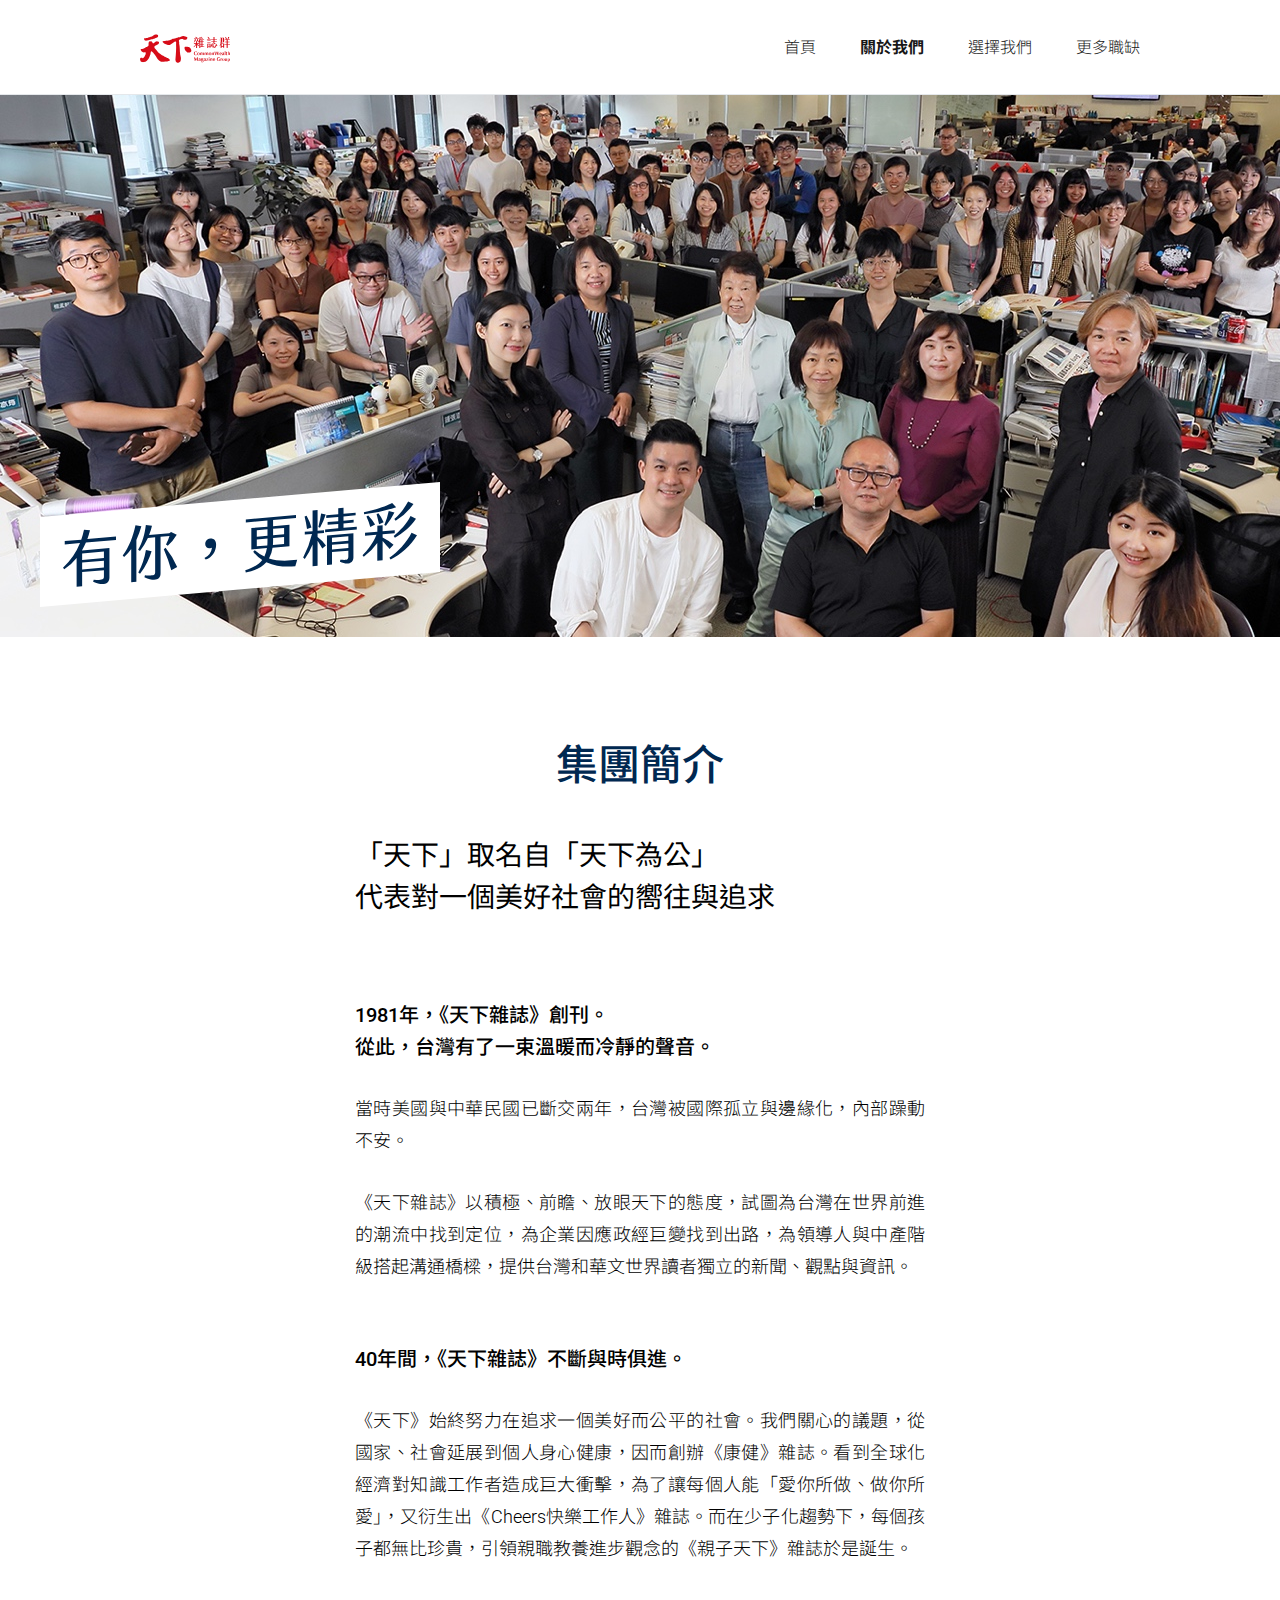
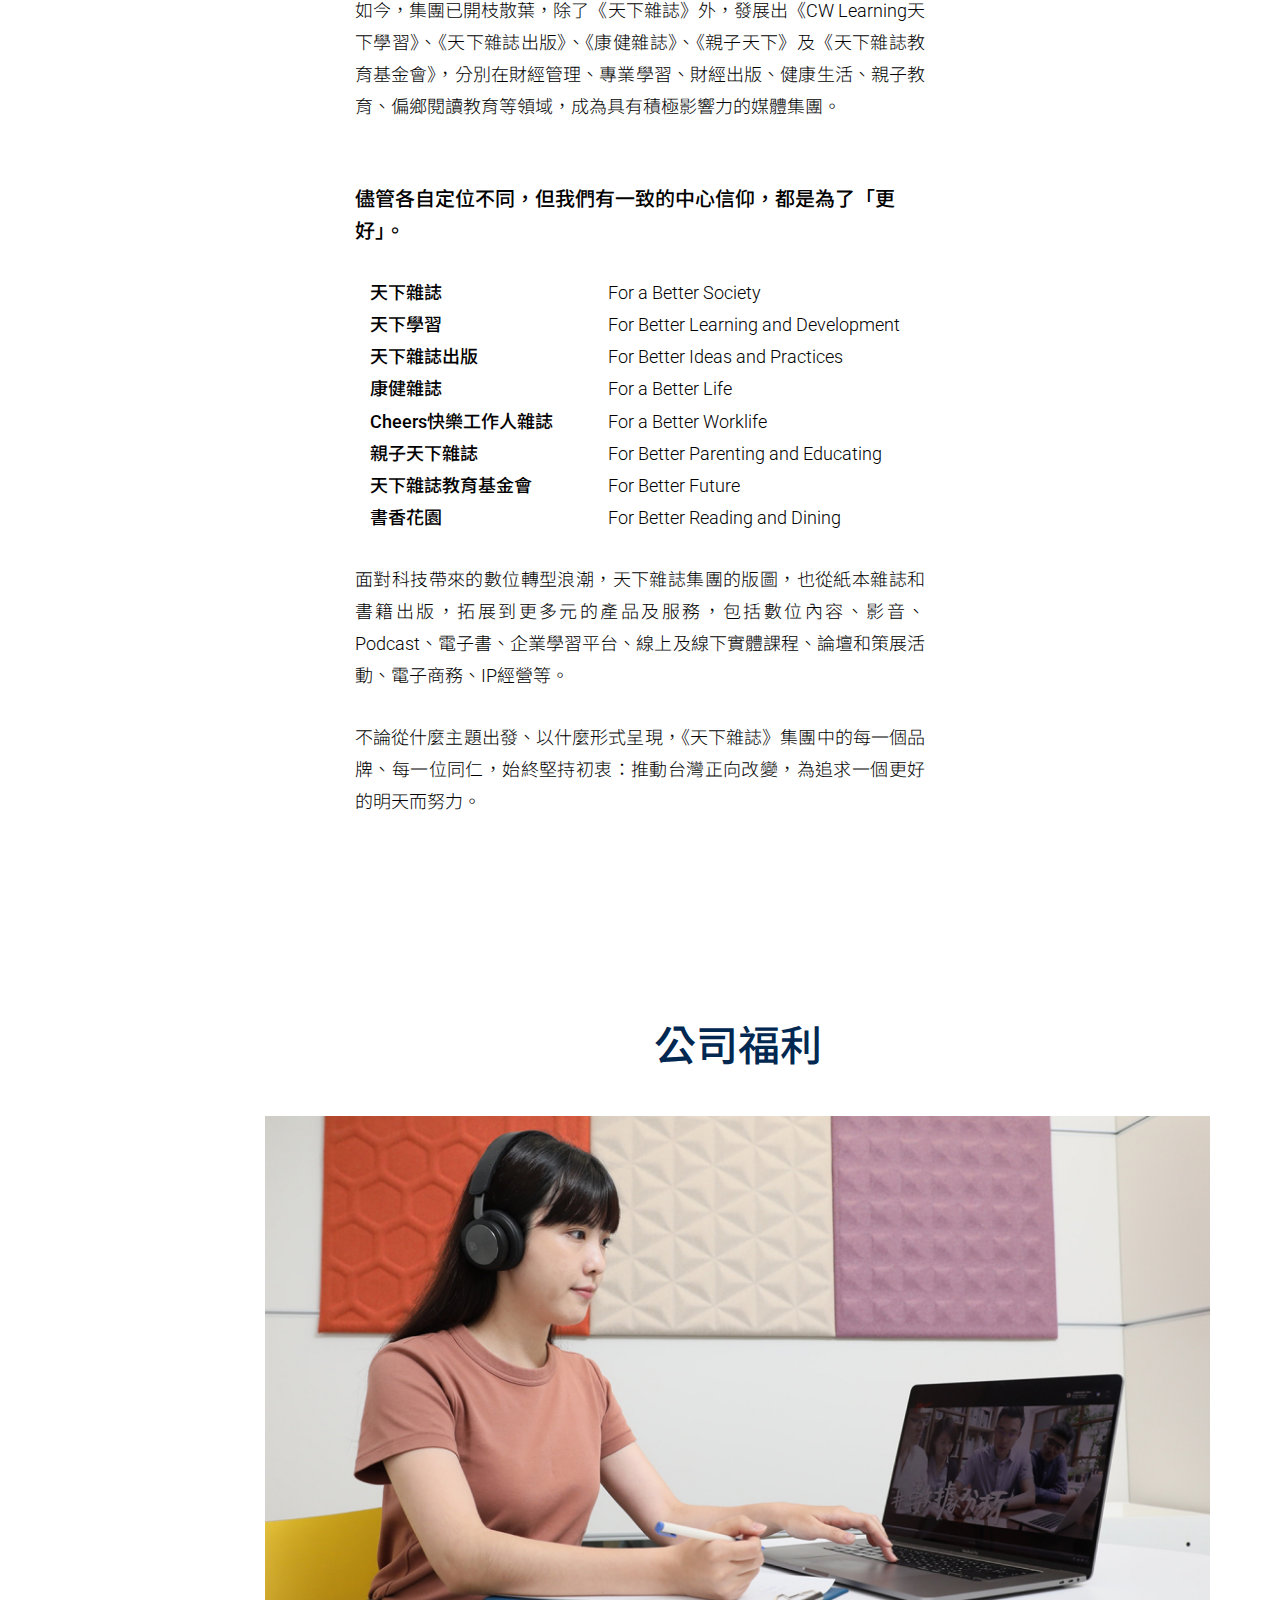
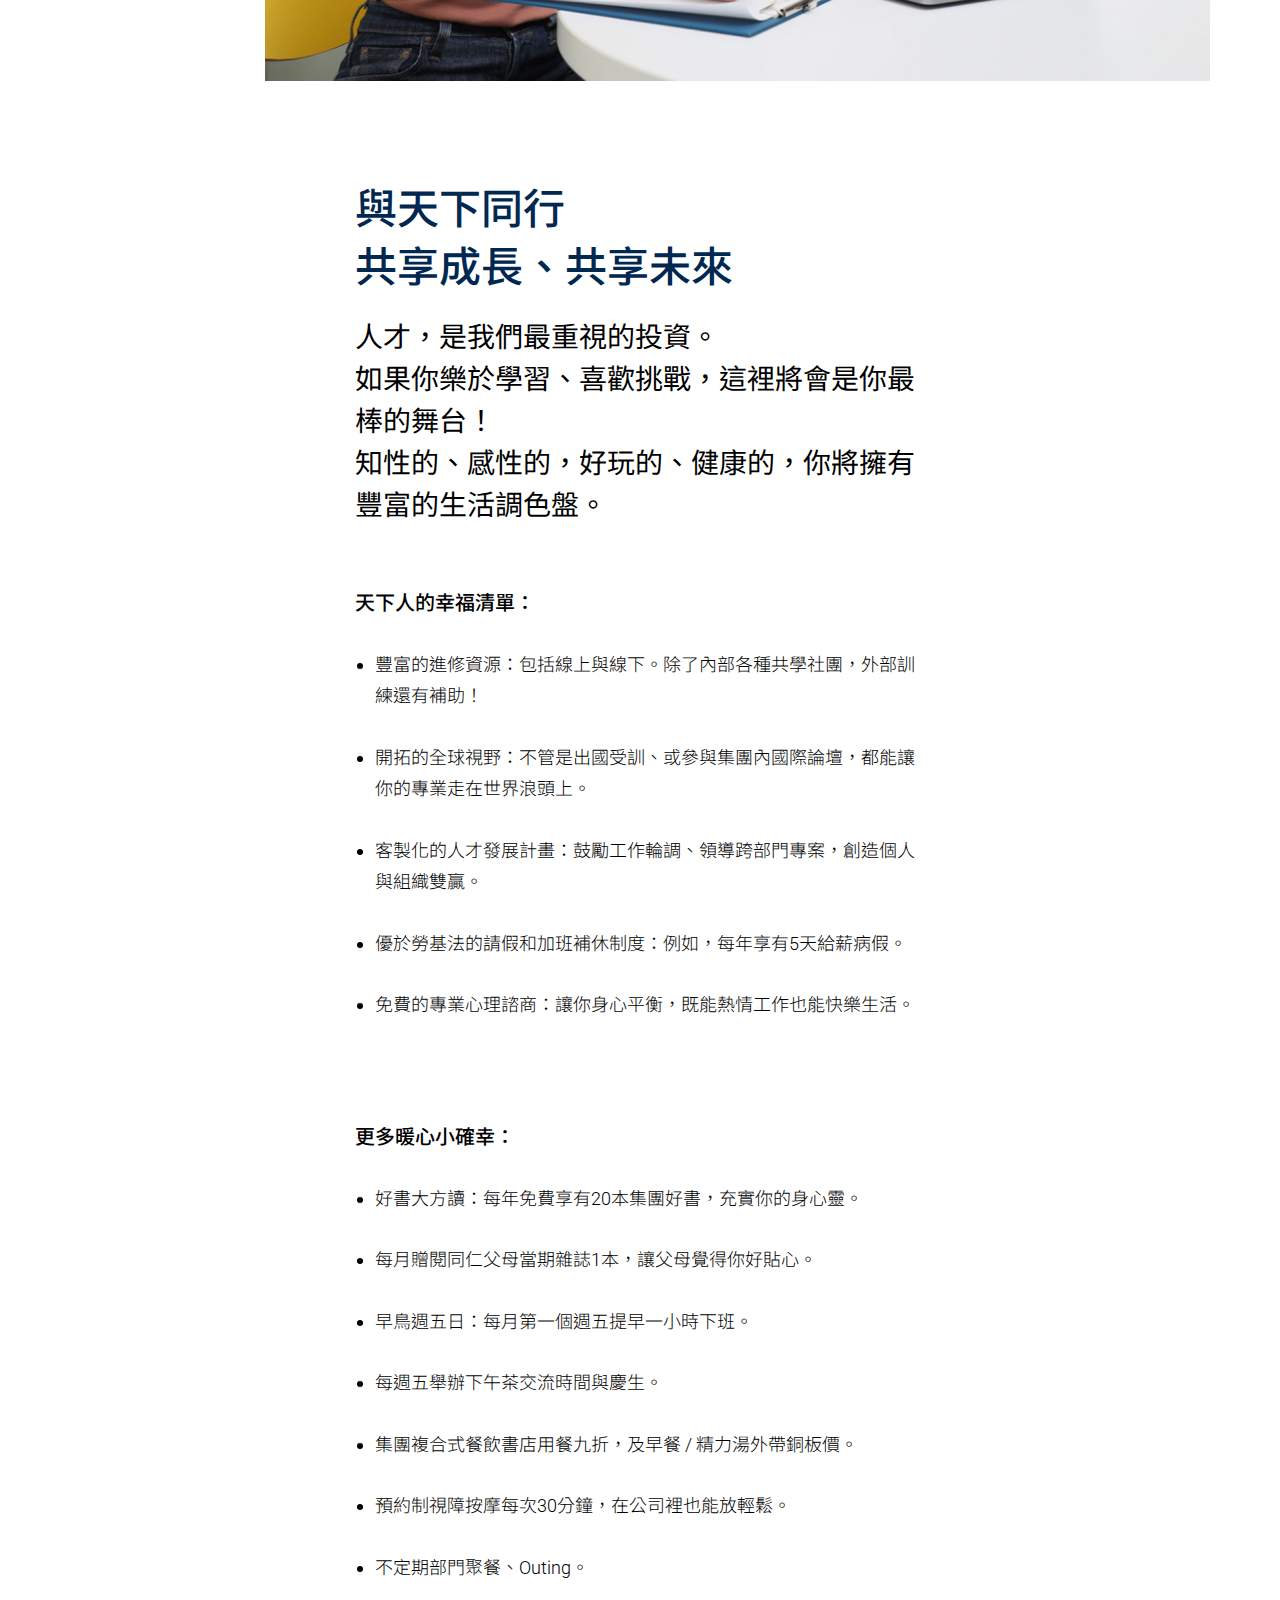
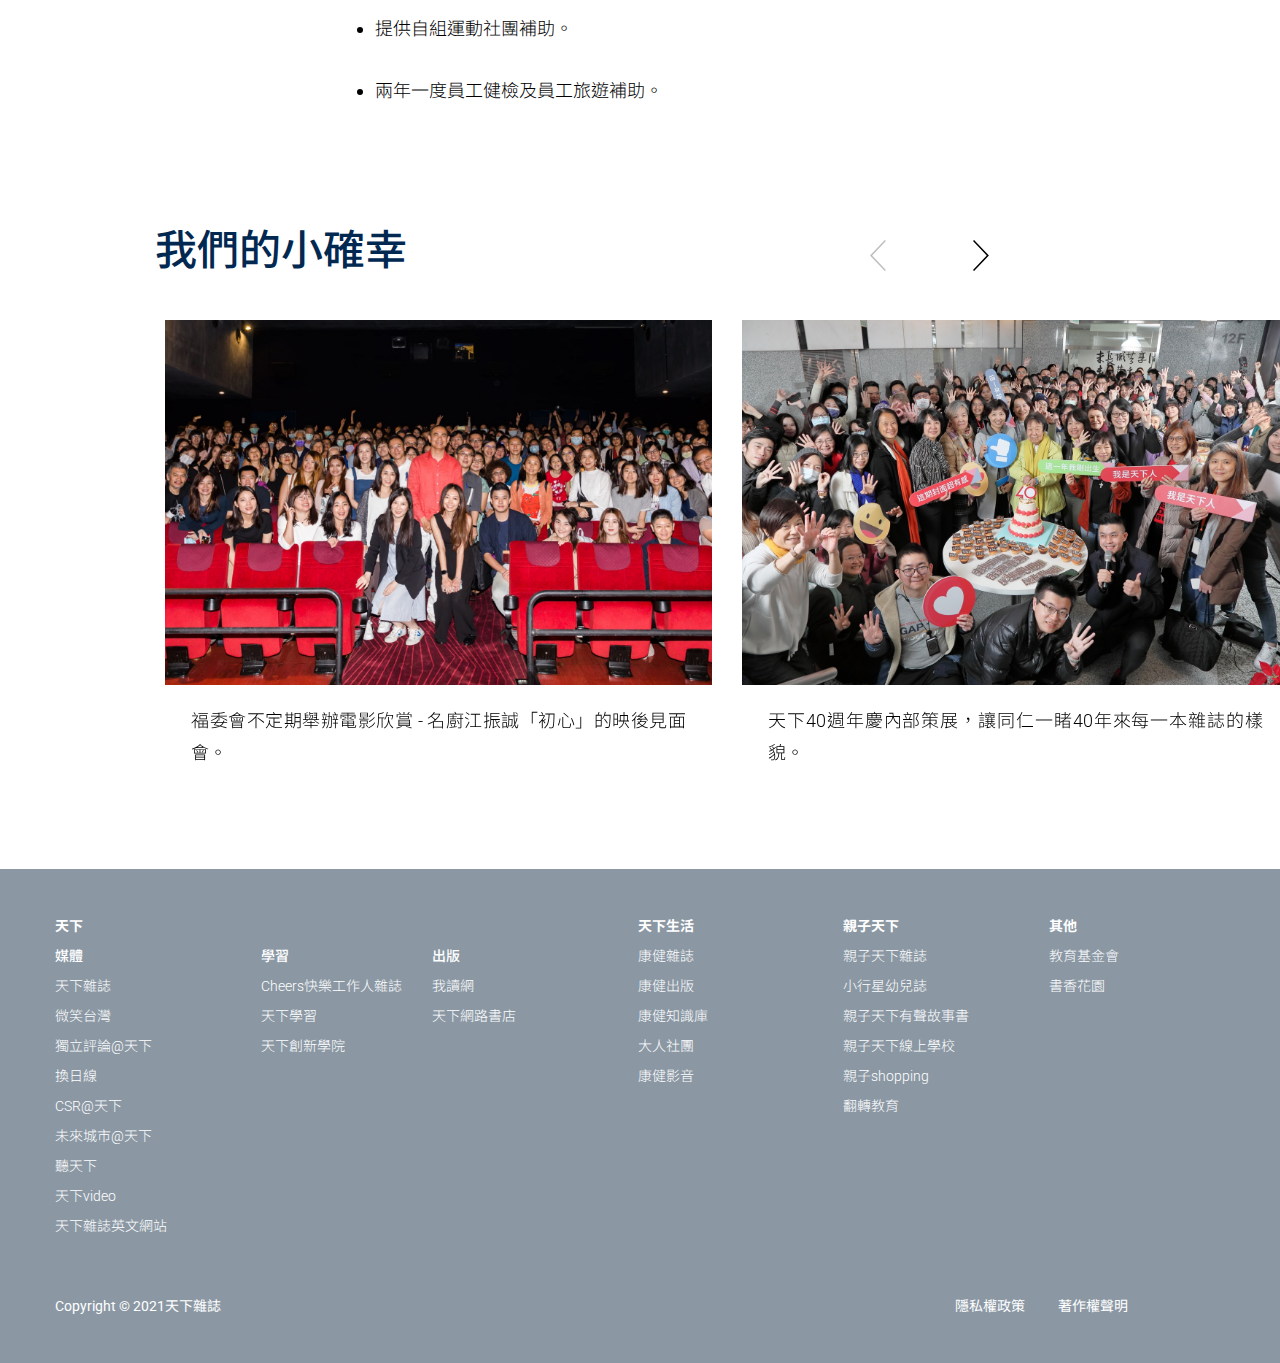
==== commit b82e903b: "第二次修改" ====
--- a/about-us.html
+++ b/about-us.html
@@ -67,7 +67,7 @@
 
 <body class="about-us-page">
   <!--gtm-->
-  <noscript><iframe src="https://www.googletagmanager.com/ns.html?id=GTM-TXLD77"
+  <noscript><iframe src="https://www.googletagmanager.com/ns.html?id=GTM-P6DHQ6H"
     height="0" width="0" style="display:none;visibility:hidden"></iframe></noscript>
   <!--gtm end-->
 
@@ -126,7 +126,7 @@
                         <li><span class="col-12 col-lg-5">Cheers快樂工作人雜誌</span><span class="col-12 col-lg-7">For a Better Worklife</span></li>
                         <li><span class="col-12 col-lg-5">親子天下雜誌</span><span class="col-12 col-lg-7">For Better Parenting and Educating</span></li>
                         <li><span class="col-12 col-lg-5">天下雜誌教育基金會</span><span class="col-12 col-lg-7">For Better Future</span></li>
-                        <li><span class="col-12 col-lg-5">書香花園</span><span class="col-12 col-lg-7">For Better Dining</span></li>
+                        <li><span class="col-12 col-lg-5">書香花園</span><span class="col-12 col-lg-7">For Better Reading and Dining</span></li>
                     </ul>
                     <p>面對科技帶來的數位轉型浪潮，天下雜誌集團的版圖，也從紙本雜誌和書籍出版，拓展到更多元的產品及服務，包括數位內容、影音、Podcast、電子書、企業學習平台、線上及線下實體課程、論壇和策展活動、電子商務、IP經營等。</p>
                     <p>不論從什麼主題出發、以什麼形式呈現，《天下雜誌》集團中的每一個品牌、每一位同仁，始終堅持初衷：推動台灣正向改變，為追求一個更好的明天而努力。</p>
@@ -138,7 +138,7 @@
 
         <section class="s2" id="s-welfare" id="myDiv">
             <div class="container group-title-container">
-                <div class="col-12">
+                <div class="col-12 col-lg-10 offset-lg-2">
                     <h1>公司福利</h1>
                 </div>
                 <div class="group-title col-12 col-lg-10 offset-lg-2">
@@ -149,7 +149,7 @@
             <div class="container"> 
                 <div class="row">
                    
-                    <div class="group-block col-12 col-lg-10 offset-lg-1">
+                    <div class="group-block col-12 col-lg-6 offset-lg-3">
                         <div class="inner">
                             <h1>與天下同行<br/>
                                 共享成長、共享未來</h1>   
@@ -159,7 +159,7 @@
                             如果你樂於學習、喜歡挑戰，這裡將會是你最棒的舞台！<br/>
                             知性的、感性的，好玩的、健康的，你將擁有豐富的生活調色盤。</h2>  
                     </div>
-                    <div class="col-12 col-lg-5 offset-lg-1 box3"><!-- box3:js偵測左bar高度用 -->
+                    <div class="col-12 col-lg-6 offset-lg-3">
                         <h3>天下人的幸福清單：</h3>
                         <ul>
                             <li>豐富的進修資源：包括線上與線下。除了內部各種共學社團，外部訓練還有補助！</li>
@@ -168,8 +168,6 @@
                             <li>優於勞基法的請假和加班補休制度：例如，每年享有5天給薪病假。</li>
                             <li>免費的專業心理諮商：讓你身心平衡，既能熱情工作也能快樂生活。</li>
                         </ul>
-                    </div>
-                    <div class="col-12 col-lg-5 offset-lg-1">
                         <h3 class="inner-h3">更多暖心小確幸：</h3>
                         <ul>
                             <li>好書大方讀：每年免費享有20本集團好書，充實你的身心靈。</li>
@@ -183,12 +181,13 @@
                             <li>兩年一度員工健檢及員工旅遊補助。</li>
                         </ul>
                     </div>
+                   
                 </div>
             </div>
         </section>
         
          <!-- slide 1 -->
-         <div class="container slide-title">
+         <div class="container slide-title box3"><!-- box3:js偵測左bar高度用 -->
             <div class="row">
                 <div class="col-12 col-lg-10 offset-lg-1">
                     <h1>我們的小確幸</h1>
--- a/assets/sass/main.css
+++ b/assets/sass/main.css
@@ -149,9 +149,6 @@
   border: 1px solid #000000;
   border-radius: 2px;
   z-index: 1;
-}
-
-.more-btn a {
   color: #000;
 }
 
@@ -168,7 +165,7 @@
   transition: all 0.3s ease;
 }
 
-.more-btn:hover a {
+.more-btn:hover {
   color: #fff;
 }
 
@@ -183,7 +180,7 @@
 }
 
 .index-op {
-  background-image: url(../images/web_img_index/index_op_1920-486kb.jpg);
+  background-image: url(../images/web_img_index/index_op_1440-0923.jpg);
   background-position: center;
   background-size: cover;
   background-repeat: no-repeat;
@@ -901,9 +898,13 @@
   }
 }
 
+.about-us-page .s2 .inner-h3 {
+  margin-top: 100px;
+}
+
 @media only screen and (max-width: 768px) {
   .about-us-page .s2 .inner-h3 {
-    margin-top: 24px;
+    margin-top: 60px;
   }
 }
 
@@ -921,19 +922,12 @@
 }
 
 .about-us-page .inner {
-  background-color: #fff;
-  position: absolute;
-  top: -50px;
-  padding-top: 50px;
-  padding-right: 90px;
+  margin-top: 100px;
 }
 
 @media only screen and (max-width: 768px) {
   .about-us-page .inner {
-    position: inherit;
-    top: 0;
-    padding-right: 0;
-    padding-top: 40px;
+    margin-top: 40px;
   }
 }
 
@@ -943,13 +937,11 @@
 }
 
 .about-us-page .inner-h2 {
-  margin-top: 136px;
   margin-bottom: 60px;
 }
 
 @media only screen and (max-width: 768px) {
   .about-us-page .inner-h2 {
-    margin-top: 20px;
     margin-bottom: 40px;
   }
 }
@@ -1045,6 +1037,8 @@
   .career-page .career-img img {
     width: 100%;
     height: 390px;
+    -o-object-position: 33%;
+       object-position: 33%;
   }
 }
 
@@ -1236,6 +1230,13 @@
   }
 }
 
+@media only screen and (max-width: 768px) {
+  .career-page.career-page-support .career-img img {
+    -o-object-position: 15%;
+       object-position: 15%;
+  }
+}
+
 .career-page.career-page-data .career-op {
   background: center center url(../images/web_img_career/data_kv.jpg);
   background-size: cover;
@@ -1252,6 +1253,13 @@
   padding-top: 0;
 }
 
+@media only screen and (max-width: 768px) {
+  .career-page.career-page-data .career-img img {
+    -o-object-position: 55%;
+       object-position: 55%;
+  }
+}
+
 .career-page.career-page-digital .career-op {
   background: center center url(../images/web_img_career/digital-product_kv.jpg);
   background-size: cover;
@@ -1268,6 +1276,13 @@
   padding-top: 0;
 }
 
+@media only screen and (max-width: 768px) {
+  .career-page.career-page-digital .s2 .career-img img {
+    -o-object-position: 84%;
+       object-position: 84%;
+  }
+}
+
 .career-page.career-page-content .career-op {
   background: center center url(../images/web_img_career/content-product_kv.jpg);
   background-size: cover;
@@ -1300,6 +1315,13 @@
   padding-top: 0;
 }
 
+@media only screen and (max-width: 768px) {
+  .career-page.career-page-sales .career-img img {
+    -o-object-position: 8%;
+       object-position: 8%;
+  }
+}
+
 .career-page.career-page-marketing .career-op {
   background: center center url(../images/web_img_career/marketing_kv.jpg);
   background-size: cover;
@@ -1316,6 +1338,13 @@
   padding-top: 0;
 }
 
+@media only screen and (max-width: 768px) {
+  .career-page.career-page-marketing .career-img img {
+    -o-object-position: 13%;
+       object-position: 13%;
+  }
+}
+
 .career-page.career-page-engineering .career-op {
   background: center center url(../images/web_img_career/engineering_kv.jpg);
   background-size: cover;
@@ -1331,4 +1360,11 @@
 .career-page.career-page-engineering .s-join {
   padding-top: 0;
 }
+
+@media only screen and (max-width: 768px) {
+  .career-page.career-page-engineering .career-img img {
+    -o-object-position: 77%;
+       object-position: 77%;
+  }
+}
 /*# sourceMappingURL=main.css.map */